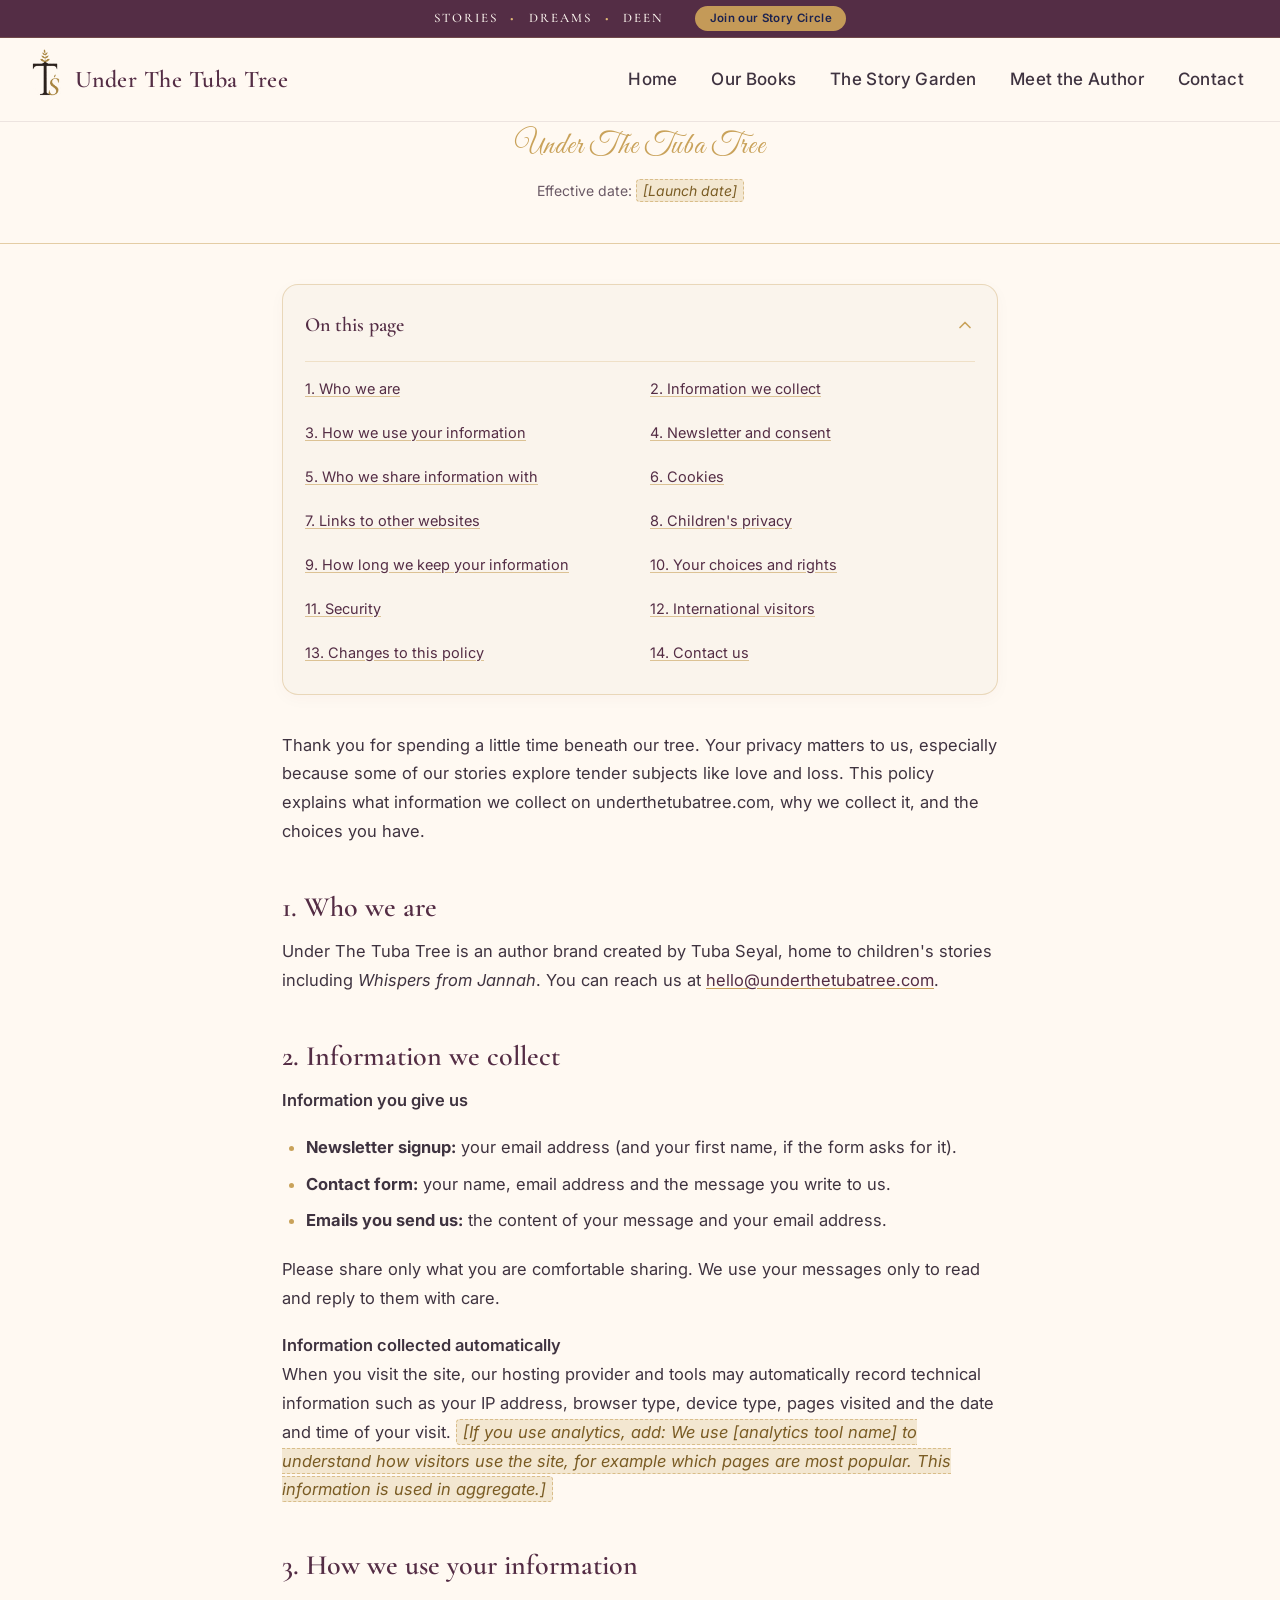
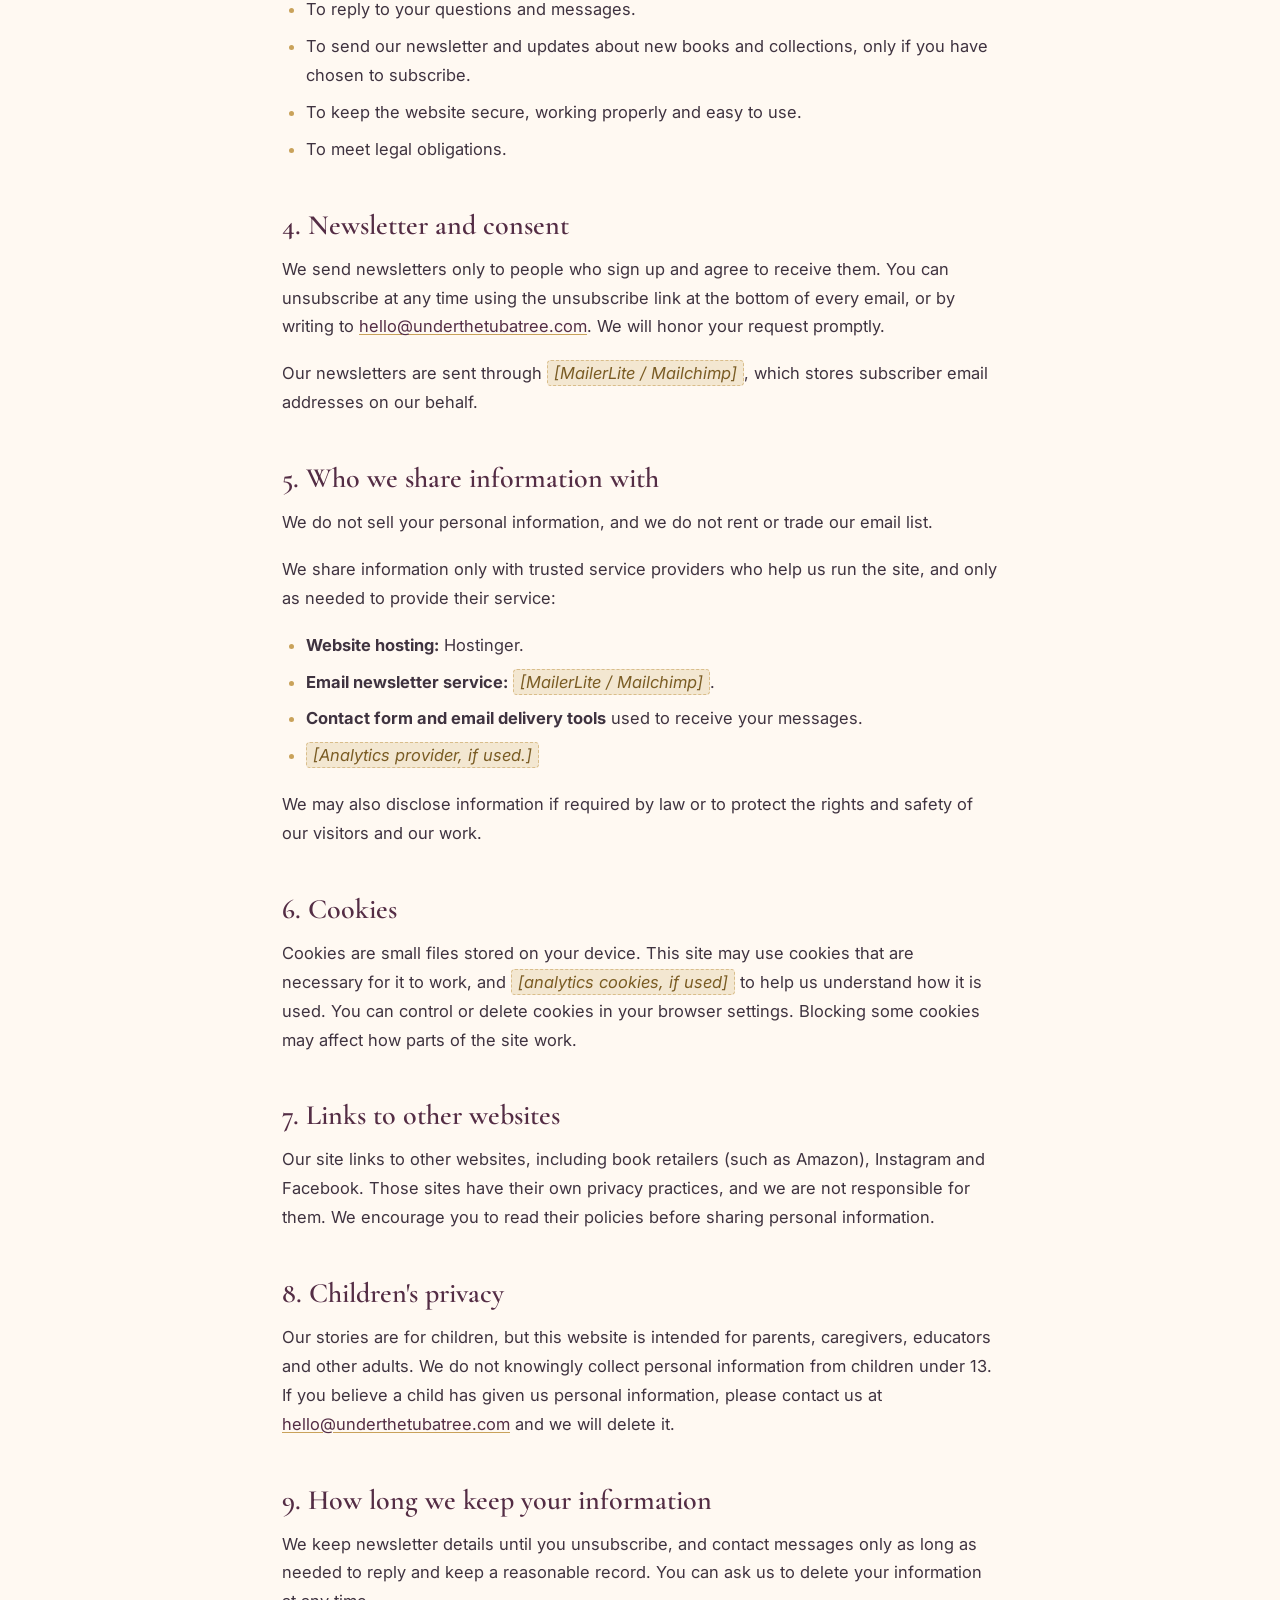
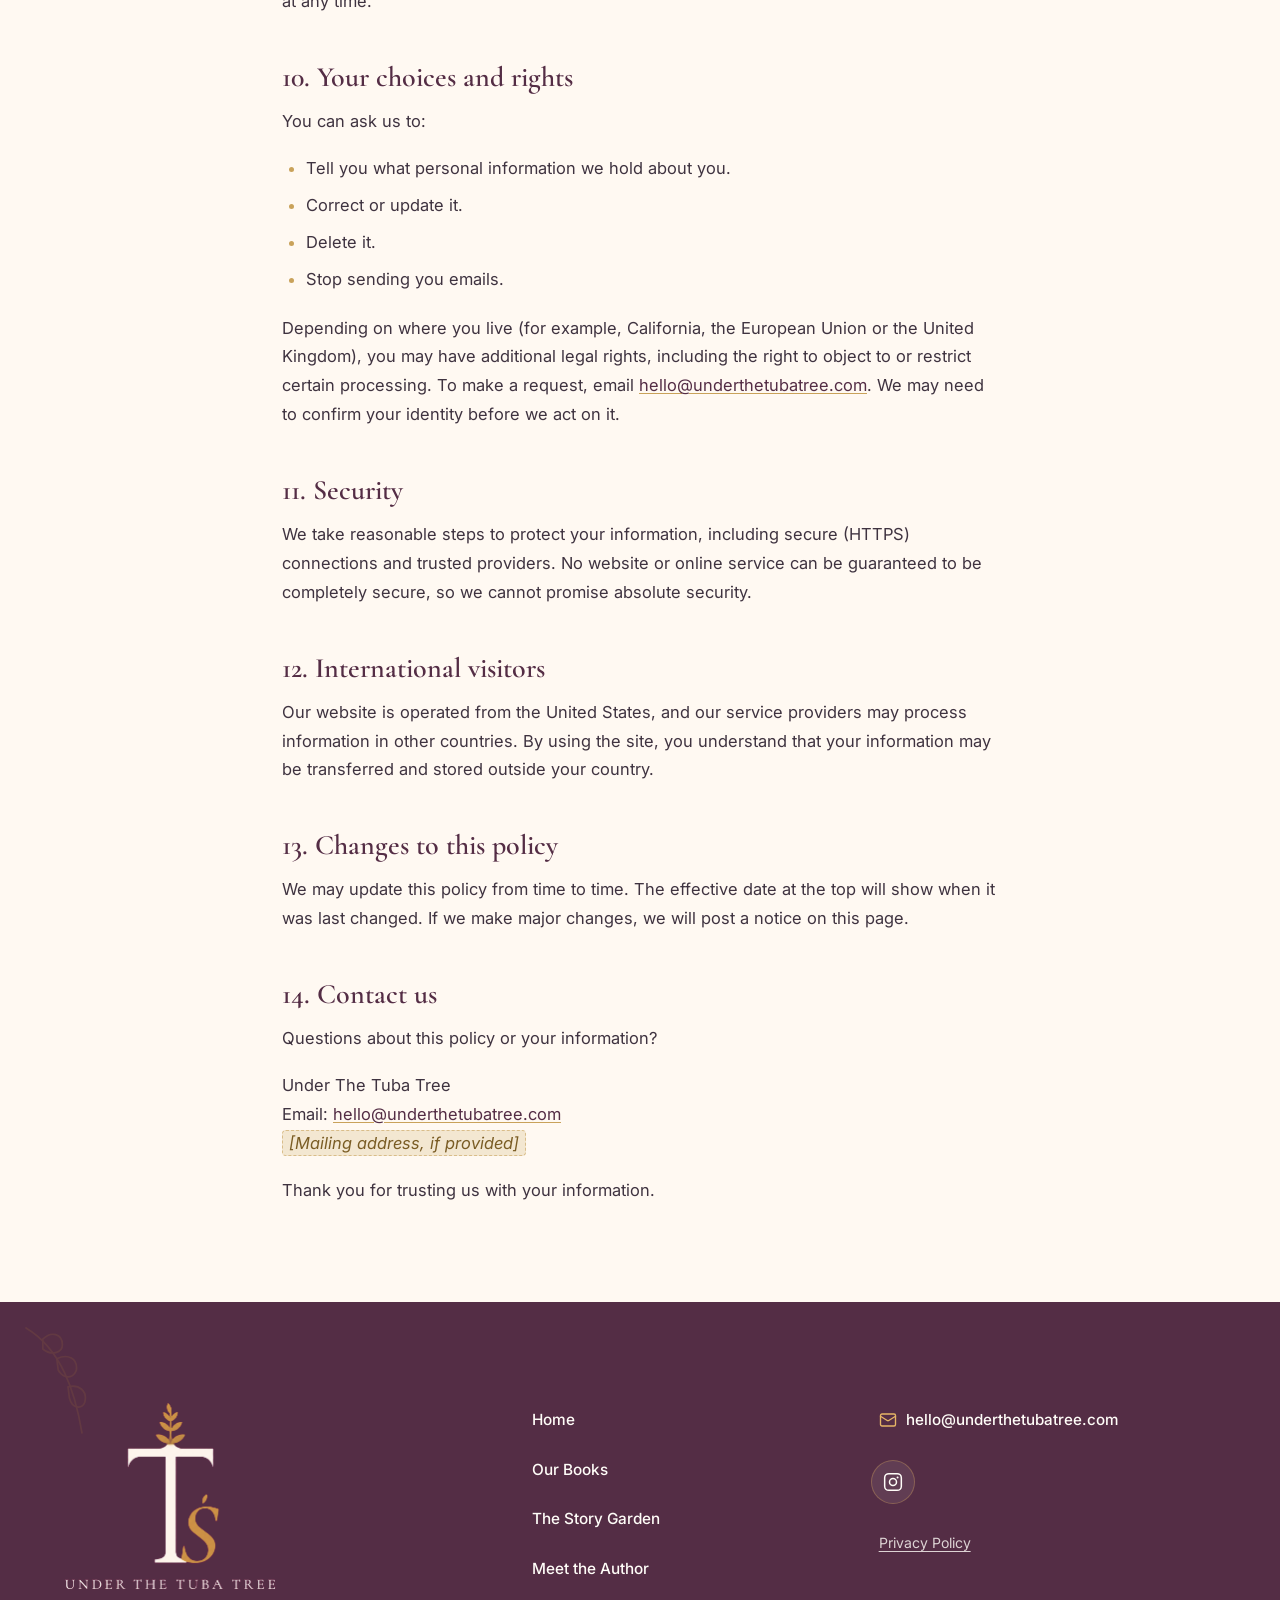
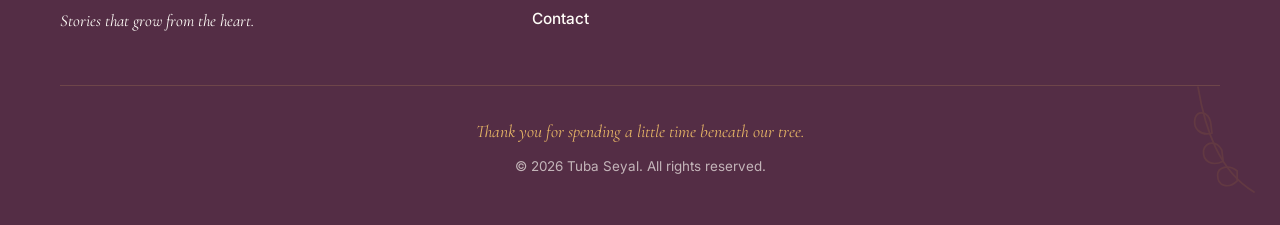
==== privacy-policy/index.html @ 5b25da13 "h" ====
<!DOCTYPE html>
<html lang="en">
<head>
  <meta charset="UTF-8">
  <meta name="viewport" content="width=device-width, initial-scale=1.0">
  <title>Privacy Policy | Under The Tuba Tree</title>
  <meta name="description" content="Read the Privacy Policy for Under The Tuba Tree. Learn how author Tuba Seyal protects visitor information, newsletter details, and your choices.">
  <link rel="canonical" href="https://underthetubatree.com/privacy-policy">
  <meta name="robots" content="index, follow">

  <!-- Google Fonts Preconnect & Fonts -->
  <link rel="preconnect" href="https://fonts.googleapis.com">
  <link rel="preconnect" href="https://fonts.gstatic.com" crossorigin>
  <link href="https://fonts.googleapis.com/css2?family=Great+Vibes&family=Cormorant+Garamond:ital,wght@0,400;0,500;0,600;0,700;1,400;1,500&family=Inter:wght@400;500;600&display=swap" rel="stylesheet">

  <!-- Stylesheet -->
  <link rel="stylesheet" href="/style.css?v=32">
</head>
<body class="page-privacy">

  <!-- Skip-to-content accessible link -->
  <a href="#mainContent" class="skip-link">Skip to main content</a>

  <!-- ===== TOP BAR (Deep Plum) ===== -->
  <header class="top-bar" id="topBar">
    <div class="top-bar__inner">
      <p class="top-bar__tagline">
        Stories <span class="bullet" aria-hidden="true">•</span> Dreams <span class="bullet" aria-hidden="true">•</span> Deen
      </p>
      <a href="/#story-circle" class="top-bar__cta-btn">Join our Story Circle</a>
    </div>
  </header>

  <!-- ===== MAIN NAVIGATION ===== -->
  <nav class="main-nav" id="mainNav" aria-label="Main Navigation">
    <div class="main-nav__inner">
      <a href="/#top" class="brand-logo" aria-label="Under The Tuba Tree Home">
        <img src="/assets/logo-mark.png?v=4" onerror="this.src='assets/logo-mark.png?v=4'" alt="Under The Tuba Tree sprout monogram" class="brand-logo__mark">
        <span class="brand-logo__text">Under The Tuba Tree</span>
      </a>

      <!-- Desktop Navigation Links -->
      <ul class="nav-menu nav-menu--desktop" id="navMenuDesktop">
        <li><a href="/#top" class="nav-link">Home</a></li>
        <li><a href="/#explore" class="nav-link">Our Books</a></li>
        <li><a href="/#story-garden" class="nav-link">The Story Garden</a></li>
        <li><a href="/author.html" class="nav-link">Meet the Author</a></li>
        <li><a href="/#contact" class="nav-link">Contact</a></li>
      </ul>

      <!-- Mobile Hamburger Button -->
      <button class="menu-toggle" id="menuToggle" aria-label="Toggle navigation menu" aria-expanded="false" aria-controls="mobileDrawer">
        <span class="bar"></span>
        <span class="bar"></span>
        <span class="bar"></span>
      </button>
    </div>
  </nav>

  <!-- ===== MOBILE DRAWER ===== -->
  <div class="mobile-drawer" id="mobileDrawer" role="dialog" aria-label="Navigation menu" aria-modal="true" hidden>
    <div class="mobile-drawer__backdrop" id="drawerBackdrop"></div>
    <div class="mobile-drawer__panel" id="drawerPanel">
      <button class="mobile-drawer__close" id="drawerClose" aria-label="Close navigation menu">
        <svg width="24" height="24" viewBox="0 0 24 24" fill="none" stroke="currentColor" stroke-width="2" stroke-linecap="round">
          <line x1="18" y1="6" x2="6" y2="18"/><line x1="6" y1="6" x2="18" y2="18"/>
        </svg>
      </button>
      <ul class="mobile-drawer__links">
        <li><a href="/#top" class="mobile-drawer__link">Home</a></li>
        <li><a href="/#explore" class="mobile-drawer__link">Our Books</a></li>
        <li><a href="/#story-garden" class="mobile-drawer__link">The Story Garden</a></li>
        <li><a href="/author.html" class="mobile-drawer__link">Meet the Author</a></li>
        <li><a href="/#contact" class="mobile-drawer__link">Contact</a></li>
      </ul>
      <a href="/#story-circle" class="mobile-drawer__cta btn-gold">Join our Story Circle</a>
    </div>
  </div>

  <!-- ===== MAIN CONTENT: PRIVACY POLICY ===== -->
  <main class="privacy-page-main" id="mainContent">

    <!-- Top Intro Band -->
    <section class="privacy-hero" aria-label="Privacy Policy Introduction">
      <div class="privacy-hero__inner">
        <h1 class="privacy-hero__title">Privacy Policy</h1>
        <p class="privacy-hero__brand">Under The Tuba Tree</p>
        <p class="privacy-hero__effective">Effective date: <mark class="privacy-placeholder-tag">[Launch date]</mark></p>
      </div>
    </section>

    <!-- Single Reading Column -->
    <div class="privacy-content">

      <!-- Table of Contents -->
      <details class="privacy-toc" open id="privacyToc">
        <summary class="privacy-toc__summary">
          <span>On this page</span>
          <svg class="privacy-toc__icon" width="20" height="20" viewBox="0 0 24 24" fill="none" stroke="currentColor" stroke-width="2" stroke-linecap="round" stroke-linejoin="round" aria-hidden="true"><polyline points="6 9 12 15 18 9"></polyline></svg>
        </summary>
        <nav class="privacy-toc__nav" aria-label="Table of contents">
          <ol class="privacy-toc__list">
            <li><a href="#who-we-are">1. Who we are</a></li>
            <li><a href="#information-we-collect">2. Information we collect</a></li>
            <li><a href="#how-we-use-your-information">3. How we use your information</a></li>
            <li><a href="#newsletter-and-consent">4. Newsletter and consent</a></li>
            <li><a href="#who-we-share-information-with">5. Who we share information with</a></li>
            <li><a href="#cookies">6. Cookies</a></li>
            <li><a href="#links-to-other-websites">7. Links to other websites</a></li>
            <li><a href="#childrens-privacy">8. Children's privacy</a></li>
            <li><a href="#how-long-we-keep-your-information">9. How long we keep your information</a></li>
            <li><a href="#your-choices-and-rights">10. Your choices and rights</a></li>
            <li><a href="#security">11. Security</a></li>
            <li><a href="#international-visitors">12. International visitors</a></li>
            <li><a href="#changes-to-this-policy">13. Changes to this policy</a></li>
            <li><a href="#contact-us">14. Contact us</a></li>
          </ol>
        </nav>
      </details>

      <article class="privacy-body">
        <p>Thank you for spending a little time beneath our tree. Your privacy matters to us, especially because some of our stories explore tender subjects like love and loss. This policy explains what information we collect on underthetubatree.com, why we collect it, and the choices you have.</p>

        <h2 id="who-we-are">1. Who we are</h2>
        <p>Under The Tuba Tree is an author brand created by Tuba Seyal, home to children's stories including <em>Whispers from Jannah</em>. You can reach us at <a href="mailto:hello@underthetubatree.com">hello@underthetubatree.com</a>.</p>

        <h2 id="information-we-collect">2. Information we collect</h2>
        <p><strong>Information you give us</strong></p>
        <ul>
          <li><strong>Newsletter signup:</strong> your email address (and your first name, if the form asks for it).</li>
          <li><strong>Contact form:</strong> your name, email address and the message you write to us.</li>
          <li><strong>Emails you send us:</strong> the content of your message and your email address.</li>
        </ul>
        <p>Please share only what you are comfortable sharing. We use your messages only to read and reply to them with care.</p>
        <p><strong>Information collected automatically</strong><br>
        When you visit the site, our hosting provider and tools may automatically record technical information such as your IP address, browser type, device type, pages visited and the date and time of your visit. <mark class="privacy-placeholder-tag">[If you use analytics, add: We use [analytics tool name] to understand how visitors use the site, for example which pages are most popular. This information is used in aggregate.]</mark></p>

        <h2 id="how-we-use-your-information">3. How we use your information</h2>
        <ul>
          <li>To reply to your questions and messages.</li>
          <li>To send our newsletter and updates about new books and collections, only if you have chosen to subscribe.</li>
          <li>To keep the website secure, working properly and easy to use.</li>
          <li>To meet legal obligations.</li>
        </ul>

        <h2 id="newsletter-and-consent">4. Newsletter and consent</h2>
        <p>We send newsletters only to people who sign up and agree to receive them. You can unsubscribe at any time using the unsubscribe link at the bottom of every email, or by writing to <a href="mailto:hello@underthetubatree.com">hello@underthetubatree.com</a>. We will honor your request promptly.</p>
        <p>Our newsletters are sent through <mark class="privacy-placeholder-tag">[MailerLite / Mailchimp]</mark>, which stores subscriber email addresses on our behalf.</p>

        <h2 id="who-we-share-information-with">5. Who we share information with</h2>
        <p>We do not sell your personal information, and we do not rent or trade our email list.</p>
        <p>We share information only with trusted service providers who help us run the site, and only as needed to provide their service:</p>
        <ul>
          <li><strong>Website hosting:</strong> Hostinger.</li>
          <li><strong>Email newsletter service:</strong> <mark class="privacy-placeholder-tag">[MailerLite / Mailchimp]</mark>.</li>
          <li><strong>Contact form and email delivery tools</strong> used to receive your messages.</li>
          <li><mark class="privacy-placeholder-tag">[Analytics provider, if used.]</mark></li>
        </ul>
        <p>We may also disclose information if required by law or to protect the rights and safety of our visitors and our work.</p>

        <h2 id="cookies">6. Cookies</h2>
        <p>Cookies are small files stored on your device. This site may use cookies that are necessary for it to work, and <mark class="privacy-placeholder-tag">[analytics cookies, if used]</mark> to help us understand how it is used. You can control or delete cookies in your browser settings. Blocking some cookies may affect how parts of the site work.</p>

        <h2 id="links-to-other-websites">7. Links to other websites</h2>
        <p>Our site links to other websites, including book retailers (such as Amazon), Instagram and Facebook. Those sites have their own privacy practices, and we are not responsible for them. We encourage you to read their policies before sharing personal information.</p>

        <h2 id="childrens-privacy">8. Children's privacy</h2>
        <p>Our stories are for children, but this website is intended for parents, caregivers, educators and other adults. We do not knowingly collect personal information from children under 13. If you believe a child has given us personal information, please contact us at <a href="mailto:hello@underthetubatree.com">hello@underthetubatree.com</a> and we will delete it.</p>

        <h2 id="how-long-we-keep-your-information">9. How long we keep your information</h2>
        <p>We keep newsletter details until you unsubscribe, and contact messages only as long as needed to reply and keep a reasonable record. You can ask us to delete your information at any time.</p>

        <h2 id="your-choices-and-rights">10. Your choices and rights</h2>
        <p>You can ask us to:</p>
        <ul>
          <li>Tell you what personal information we hold about you.</li>
          <li>Correct or update it.</li>
          <li>Delete it.</li>
          <li>Stop sending you emails.</li>
        </ul>
        <p>Depending on where you live (for example, California, the European Union or the United Kingdom), you may have additional legal rights, including the right to object to or restrict certain processing. To make a request, email <a href="mailto:hello@underthetubatree.com">hello@underthetubatree.com</a>. We may need to confirm your identity before we act on it.</p>

        <h2 id="security">11. Security</h2>
        <p>We take reasonable steps to protect your information, including secure (HTTPS) connections and trusted providers. No website or online service can be guaranteed to be completely secure, so we cannot promise absolute security.</p>

        <h2 id="international-visitors">12. International visitors</h2>
        <p>Our website is operated from the United States, and our service providers may process information in other countries. By using the site, you understand that your information may be transferred and stored outside your country.</p>

        <h2 id="changes-to-this-policy">13. Changes to this policy</h2>
        <p>We may update this policy from time to time. The effective date at the top will show when it was last changed. If we make major changes, we will post a notice on this page.</p>

        <h2 id="contact-us">14. Contact us</h2>
        <p>Questions about this policy or your information?</p>
        <p>Under The Tuba Tree<br>
        Email: <a href="mailto:hello@underthetubatree.com">hello@underthetubatree.com</a><br>
        <mark class="privacy-placeholder-tag">[Mailing address, if provided]</mark></p>
        <p>Thank you for trusting us with your information.</p>
      </article>

    </div>
  </main>

  <!-- ===== SITE FOOTER ===== -->
  <footer class="site-footer" id="footer" aria-label="Site footer">
    <!-- Botanical gold ornaments in corners -->
    <div class="footer__botanical footer__botanical--top-left" aria-hidden="true">
      <svg width="140" height="140" viewBox="0 0 100 100" fill="none" stroke="currentColor" stroke-width="1.2" stroke-linecap="round" stroke-linejoin="round">
        <path d="M10,10 C35,25 45,55 50,85" />
        <path d="M22,18 C28,12 36,14 36,22 C36,28 28,30 22,25 Z" fill="currentColor" fill-opacity="0.12" />
        <path d="M32,32 C40,28 47,32 46,40 C44,46 37,47 33,40 Z" fill="currentColor" fill-opacity="0.12" />
        <path d="M40,52 C48,50 54,55 52,63 C50,68 43,68 41,60 Z" fill="currentColor" fill-opacity="0.12" />
      </svg>
    </div>
    <div class="footer__botanical footer__botanical--bottom-right" aria-hidden="true">
      <svg width="140" height="140" viewBox="0 0 100 100" fill="none" stroke="currentColor" stroke-width="1.2" stroke-linecap="round" stroke-linejoin="round">
        <path d="M90,90 C65,75 55,45 50,15" />
        <path d="M78,82 C72,88 64,86 64,78 C64,72 72,70 78,75 Z" fill="currentColor" fill-opacity="0.12" />
        <path d="M68,68 C60,72 53,68 54,60 C56,54 63,53 67,60 Z" fill="currentColor" fill-opacity="0.12" />
        <path d="M60,48 C52,50 46,45 48,37 C50,32 57,32 59,40 Z" fill="currentColor" fill-opacity="0.12" />
      </svg>
    </div>

    <div class="section__container footer__container">
      <div class="footer__grid">
        <!-- Column 1: Logo & Tagline -->
        <div class="footer__col footer__col--brand">
          <a href="/#top" class="footer__logo-wrap" aria-label="Under The Tuba Tree">
            <img src="/assets/logo-light.png" onerror="this.src='assets/logo-light.png'" alt="Under The Tuba Tree" class="footer__logo-img" width="883" height="786" loading="lazy">
          </a>
          <p class="footer__tagline">Stories that grow from the heart.</p>
        </div>

        <!-- Column 2: Navigation Links -->
        <div class="footer__col footer__col--links">
          <nav class="footer__nav" aria-label="Footer Navigation">
            <a href="/#top" class="footer__link">Home</a>
            <a href="/#explore" class="footer__link">Our Books</a>
            <a href="/#story-garden" class="footer__link">The Story Garden</a>
            <a href="/author.html" class="footer__link">Meet the Author</a>
            <a href="/#contact" class="footer__link">Contact</a>
          </nav>
        </div>

        <!-- Column 3: Connect -->
        <div class="footer__col footer__col--connect">
          <div class="footer__connect-content">
            <a href="mailto:hello@underthetubatree.com" class="footer__email-link">
              <svg class="footer__email-icon" width="18" height="18" viewBox="0 0 24 24" fill="none" stroke="currentColor" stroke-width="1.8" stroke-linecap="round" stroke-linejoin="round" aria-hidden="true">
                <rect x="2" y="4" width="20" height="16" rx="2"/>
                <path d="m22 7-8.97 5.7a1.94 1.94 0 0 1-2.06 0L2 7"/>
              </svg>
              <span>hello@underthetubatree.com</span>
            </a>

            <div class="footer__socials" aria-label="Social media">
              <a href="https://instagram.com/underthetubatree" target="_blank" rel="noopener noreferrer" class="footer__social-link" aria-label="Follow Under The Tuba Tree on Instagram (opens in a new tab)">
                <svg width="20" height="20" viewBox="0 0 24 24" fill="none" stroke="currentColor" stroke-width="1.8" stroke-linecap="round" stroke-linejoin="round" aria-hidden="true">
                  <rect x="2" y="2" width="20" height="20" rx="5"/>
                  <circle cx="12" cy="12" r="4.2"/>
                  <circle cx="17.5" cy="6.5" r="1.2" fill="currentColor" stroke="none"/>
                </svg>
              </a>
            </div>

            <a href="/privacy-policy" class="footer__privacy-link">Privacy Policy</a>
          </div>
        </div>
      </div>

      <!-- Centered Closing Line & Copyright -->
      <div class="footer__bottom">
        <p class="footer__closing">Thank you for spending a little time beneath our tree.</p>
        <p class="footer__copyright">&copy; 2026 Tuba Seyal. All rights reserved.</p>
      </div>
    </div>
  </footer>

  <!-- Light navigation and mobile drawer script -->
  <script>
    document.addEventListener('DOMContentLoaded', () => {
      // Mobile drawer toggle
      const menuToggle = document.getElementById('menuToggle');
      const mobileDrawer = document.getElementById('mobileDrawer');
      const drawerClose = document.getElementById('drawerClose');
      const drawerBackdrop = document.getElementById('drawerBackdrop');

      function openDrawer() {
        if (!mobileDrawer) return;
        mobileDrawer.hidden = false;
        mobileDrawer.classList.add('is-open');
        menuToggle?.setAttribute('aria-expanded', 'true');
        document.body.style.overflow = 'hidden';
      }

      function closeDrawer() {
        if (!mobileDrawer) return;
        mobileDrawer.classList.remove('is-open');
        menuToggle?.setAttribute('aria-expanded', 'false');
        document.body.style.overflow = '';
        setTimeout(() => {
          if (!mobileDrawer.classList.contains('is-open')) {
            mobileDrawer.hidden = true;
          }
        }, 300);
      }

      menuToggle?.addEventListener('click', openDrawer);
      drawerClose?.addEventListener('click', closeDrawer);
      drawerBackdrop?.addEventListener('click', closeDrawer);

      // Mobile TOC default collapse on narrow viewports
      const toc = document.getElementById('privacyToc');
      if (toc && window.innerWidth <= 600) {
        toc.removeAttribute('open');
      }
    });
  </script>
</body>
</html>
---- style.css ----
/* ==========================================================================
   CSS VARIABLES & DESIGN SYSTEM
   Brand: Under The Tuba Tree ,  Moonlit Night Theme
   ========================================================================== */
:root {
  /* Brand Colour Palette */
  --color-ivory:        #FFF9F2;
  --color-deep-plum:    #542D45;
  --color-forest-green: #344B3D;
  --color-sage:         #B9C7B0;
  --color-lavender:     #D9C6E5;
  --color-gold:         #C49A58;
  --color-night-navy:   #1B2250;

  /* Extended UI Accents */
  --color-plum-hover:    #3d1c31;
  --color-gold-light:    #e0b875;
  --color-gold-dim:      rgba(196, 154, 88, 0.35);
  --color-text-dark:     #3b1b30;
  --color-border-subtle: rgba(84, 45, 69, 0.10);
  --color-sage-bg:       #EFF3EB;

  /* Hero Text Exact Colors (WCAG AA Compliant over night artwork) */
  --hero-h1-color:       #FFF9F2;
  --hero-brand-color:    #E8D3A1;
  --hero-tagline-color:  #FFF9F2;
  --hero-intro-color:    #F3EAF0;
  --hero-outline-color:  #FFF9F2;
  --hero-gold-bg:        #C49A58;
  --hero-gold-text:      #542D45;

  /* Typography */
  --font-script: 'Great Vibes', cursive;
  --font-serif:  'Cormorant Garamond', 'Playfair Display', Georgia, serif;
  --font-sans:   'Inter', -apple-system, BlinkMacSystemFont, "Segoe UI", Roboto, sans-serif;

  /* Layout & Sizing */
  --top-bar-height: 38px;
  --nav-height: 84px;
  --header-total-height: calc(var(--top-bar-height) + var(--nav-height));

  /* Hero BG image path (easy to swap for WordPress / portrait) */
  --hero-bg-url: url('assets/hero-bg.jpg');

  /* Night sky left-gradient colours (sampled from artwork's left edge) */
  --sky-top:    #081333;
  --sky-mid:    #172458;
  --sky-bottom: #9476A8;
}

/* ==========================================================================
   BASE & RESET
   ========================================================================== */
*, *::before, *::after {
  box-sizing: border-box;
  margin: 0;
  padding: 0;
}

html {
  scroll-behavior: smooth;
  font-size: 16px;
}

body {
  font-family: var(--font-sans);
  background-color: var(--color-ivory);
  color: var(--color-deep-plum);
  line-height: 1.6;
  overflow-x: hidden;
  -webkit-font-smoothing: antialiased;
  -moz-osx-font-smoothing: grayscale;
}

/* Body scroll lock when drawer is open */
body.drawer-open {
  overflow: hidden;
}

img { max-width: 100%; height: auto; display: block; }
a   { color: inherit; }

/* Accessible Skip to Content Link */
.skip-link {
  position: absolute;
  top: -100px;
  left: 1rem;
  background-color: var(--color-deep-plum);
  color: var(--color-ivory);
  padding: 0.75rem 1.25rem;
  border-radius: 0 0 8px 8px;
  border: 2px solid var(--color-gold);
  font-family: var(--font-sans);
  font-size: 0.92rem;
  font-weight: 600;
  text-decoration: none;
  z-index: 2000;
  transition: top 0.2s ease;
}

.skip-link:focus {
  top: 0;
  outline: 3px solid var(--color-gold);
  outline-offset: 2px;
}

/* Sections scroll margin to account for sticky header */
section[id],
footer[id] {
  scroll-margin-top: var(--header-total-height);
}

/* Gold leaf ornament under each H2 ,  normal in-flow element centered between H2 and subtitle */
.leaf-ornament {
  display: block;
  margin: 10px auto 14px;
  width: 24px;
  height: 24px;
  opacity: 0.85;
  position: static;
  line-height: 1;
}

.leaf-ornament svg {
  display: block;
  margin: 0 auto;
}

.section__heading--center .leaf-ornament,
.sg__title .leaf-ornament,
.explore-heading .leaf-ornament,
.newsletter-band__heading .leaf-ornament {
  margin: 10px auto 14px;
}

.section__heading:not(.section__heading--center) .leaf-ornament {
  margin: 10px 0 14px;
}

.section__heading:not(.section__heading--center) .leaf-ornament svg {
  margin: 0;
}

/* ==========================================================================
   HERO TO EXPLORE WAVE DIVIDER
   Single gentle full-width wave filled with ivory #FFF9F2 at bottom of hero.
   Spans 100% width edge to edge, no dome in middle, margin-bottom: -1px.
   ========================================================================== */
.hero-wave-divider {
  position: absolute;
  bottom: 0;
  left: 0;
  width: 100%;
  line-height: 0;
  z-index: 7; /* Above stage & leaves canvas (z-index 1-5), below text & reader (z-index 10) */
  pointer-events: none;
  margin-bottom: -1px;
  background: transparent;
}

.hero-wave-divider svg {
  display: block;
  width: 100%;
  height: 72px; /* Desktop */
  margin-bottom: -1px;
}

@media (max-width: 1024px) {
  .hero-wave-divider svg {
    height: 56px; /* Tablet */
  }
}

@media (max-width: 899.98px) {
  .hero-wave-divider svg {
    height: 36px; /* Mobile */
  }
}

/* Subtle scroll reveal animation: fade up 12px over 600ms */
.reveal-on-scroll {
  opacity: 0;
  transform: translateY(12px);
  transition: opacity 0.6s cubic-bezier(0.16, 1, 0.3, 1),
              transform 0.6s cubic-bezier(0.16, 1, 0.3, 1);
  will-change: opacity, transform;
}

.reveal-on-scroll.is-revealed {
  opacity: 1;
  transform: translateY(0);
}

/* Margin drifting leaves (decorative in page margins) */
.margin-leaves {
  position: fixed;
  inset: 0;
  pointer-events: none;
  z-index: 4;
  overflow: hidden;
}

.margin-leaf {
  position: absolute;
  opacity: 0;
  transition: opacity 0.8s ease;
  will-change: transform, opacity;
}

.margin-leaf.is-active {
  opacity: 0.35;
}

/* Accessible Focus States */
a:focus-visible,
button:focus-visible,
input:focus-visible {
  outline: 2px solid var(--color-gold);
  outline-offset: 3px;
  border-radius: 4px;
}

/* ==========================================================================
   TOP BAR (Deep Plum)
   ========================================================================== */
.top-bar {
  background-color: var(--color-deep-plum);
  color: var(--color-ivory);
  height: var(--top-bar-height);
  position: fixed;
  top: 0; left: 0; right: 0;
  z-index: 1000;
  display: flex;
  align-items: center;
  border-bottom: 1px solid rgba(196, 154, 88, 0.25);
}

.top-bar__inner {
  width: 100%;
  max-width: 1440px;
  margin: 0 auto;
  padding: 0 2rem;
  display: flex;
  align-items: center;
  justify-content: center;
  gap: 2rem;
}

.top-bar__tagline {
  font-family: var(--font-serif);
  font-size: 0.8125rem;
  letter-spacing: 0.16em;
  text-transform: uppercase;
  font-weight: 500;
  white-space: nowrap;
}

.top-bar__tagline .bullet {
  color: var(--color-gold-light);
  margin: 0 0.45rem;
  font-size: 0.72rem;
}

.top-bar__cta-btn {
  display: inline-flex;
  align-items: center;
  gap: 0.45rem;
  font-family: var(--font-sans);
  color: var(--color-night-navy);
  background-color: var(--color-gold);
  text-decoration: none;
  font-size: 0.72rem;
  font-weight: 600;
  letter-spacing: 0.03em;
  padding: 0.22rem 0.9rem;
  border: none;
  border-radius: 999px;
  white-space: nowrap;
  position: relative;
  transition: all 0.25s ease;
}

.top-bar__cta-btn::before {
  content: '';
  position: absolute;
  top: 50%;
  left: 50%;
  transform: translate(-50%, -50%);
  min-width: 44px;
  min-height: 44px;
}

.top-bar__cta-btn:hover {
  background-color: var(--color-gold-light);
  color: var(--color-deep-plum);
}

/* ==========================================================================
   MAIN NAVIGATION ,  Sticky with scroll shadow
   ========================================================================== */
.main-nav {
  position: fixed;
  top: var(--top-bar-height);
  left: 0; right: 0;
  height: var(--nav-height);
  z-index: 999;
  background-color: var(--color-ivory);
  border-bottom: 1px solid var(--color-border-subtle);
  transition: box-shadow 0.3s ease, background-color 0.3s ease;
}

/* Shadow on scroll */
.main-nav--scrolled {
  box-shadow: 0 2px 16px rgba(84, 45, 69, 0.10);
}

.main-nav__inner {
  width: 100%;
  max-width: 1440px;
  height: 100%;
  margin: 0 auto;
  padding: 0 2rem;
  display: flex;
  align-items: center;
  justify-content: space-between;
}

.brand-logo {
  display: inline-flex;
  align-items: center;
  gap: 14px;
  text-decoration: none;
  margin: 0;
  padding: 0;
  line-height: 1;
  transition: opacity 0.25s ease;
}

.brand-logo__mark {
  height: 48px;
  width: auto;
  display: block;
  object-fit: contain;
  margin: 0;
  padding: 0;
  /* Optical alignment: sprout rises naturally while 'TS' letter body centers with wordmark */
  transform: translateY(-7px);
  mix-blend-mode: multiply; /* hides any residual cream on ivory bg */
}

.brand-logo__text {
  font-family: var(--font-serif);
  font-size: 24px;
  font-weight: 600;
  color: var(--color-deep-plum);
  letter-spacing: 0.02em;
  line-height: 1;
  white-space: nowrap;
  margin: 0;
  padding: 0;
  display: inline-block;
  transition: color 0.25s ease;
}

.brand-logo:hover .brand-logo__text {
  color: var(--color-gold);
}

/* Desktop nav links ,  flex item in main-nav__inner vertically centered on the exact optical centerline */
.nav-menu--desktop {
  display: flex;
  align-items: center;
  gap: clamp(1.4rem, 2vw, 2.25rem);
  list-style: none;
  margin: 0;
  padding: 0;
  margin-left: auto;
}

.nav-link {
  display: inline-flex;
  align-items: center;
  font-family: var(--font-sans);
  font-size: 1.0625rem; /* 17px */
  font-weight: 500;
  color: var(--color-plum-charcoal);
  text-decoration: none;
  letter-spacing: 0.02em;
  padding: 0.5rem 0.25rem;
  position: relative;
  transition: color 0.25s ease;
}

.nav-link::after {
  content: '';
  position: absolute;
  left: 0;
  bottom: -3px;
  width: 0;
  height: 2px;
  background-color: var(--color-gold);
  transition: width 0.3s ease;
}

.nav-link:hover,
.nav-link.active {
  color: var(--color-deep-plum);
}

.nav-link:hover::after,
.nav-link.active::after {
  width: 100%;
}

/* Mobile Hamburger ,  44×44 tap target */
.menu-toggle {
  display: none;
  flex-direction: column;
  justify-content: center;
  align-items: center;
  width: 44px;
  height: 44px;
  background: transparent;
  border: none;
  cursor: pointer;
  padding: 0;
  z-index: 1001;
  gap: 6px;
}

.menu-toggle .bar {
  width: 26px;
  height: 2px;
  background-color: var(--color-deep-plum);
  border-radius: 2px;
  transition: all 0.3s ease;
  transform-origin: center;
}

/* ==========================================================================
   MOBILE DRAWER ,  Full-height ivory panel from right
   ========================================================================== */
.mobile-drawer {
  position: fixed;
  inset: 0;
  z-index: 1100;
  pointer-events: none;
  overflow: hidden;
}

.mobile-drawer[hidden] {
  display: none !important;
}

.mobile-drawer.open {
  pointer-events: auto;
  display: block;
}

.mobile-drawer__backdrop {
  position: absolute;
  inset: 0;
  background: rgba(27, 34, 80, 0.45);
  opacity: 0;
  transition: opacity 0.35s ease;
}

.mobile-drawer.open .mobile-drawer__backdrop {
  opacity: 1;
}

.mobile-drawer__panel {
  position: absolute;
  top: 0;
  right: 0;
  bottom: 0;
  width: min(85vw, 360px);
  background-color: var(--color-ivory);
  padding: 5rem 2rem 2rem;
  display: flex;
  flex-direction: column;
  gap: 0.5rem;
  transform: translateX(100%);
  transition: transform 0.35s cubic-bezier(0.16, 1, 0.3, 1);
  box-shadow: -4px 0 24px rgba(84, 45, 69, 0.15);
  overflow-y: auto;
}

.mobile-drawer.open .mobile-drawer__panel {
  transform: translateX(0);
}

.mobile-drawer__close {
  position: absolute;
  top: 1.25rem;
  right: 1.25rem;
  width: 44px;
  height: 44px;
  display: flex;
  align-items: center;
  justify-content: center;
  background: transparent;
  border: none;
  color: var(--color-deep-plum);
  cursor: pointer;
  border-radius: 8px;
  transition: background-color 0.2s ease;
}

.mobile-drawer__close:hover {
  background-color: rgba(84, 45, 69, 0.06);
}

.mobile-drawer__links {
  list-style: none;
  display: flex;
  flex-direction: column;
  gap: 0.35rem;
  margin-bottom: 2rem;
}

.mobile-drawer__link {
  display: flex;
  align-items: center;
  font-family: var(--font-sans);
  font-size: 1.125rem; /* 18px */
  font-weight: 500;
  color: var(--color-text-dark);
  text-decoration: none;
  padding: 0.65rem 0.85rem;
  border-radius: 8px;
  min-height: 48px;
  transition: background-color 0.2s ease, color 0.2s ease, transform 0.2s ease;
}

.mobile-drawer__link:hover,
.mobile-drawer__link:focus-visible,
.mobile-drawer__link.active {
  background-color: rgba(196, 154, 88, 0.16);
  color: var(--color-deep-plum);
  border-left: 3px solid var(--color-warm-gold);
  padding-left: 0.7rem;
  transform: translateX(4px);
}

.mobile-drawer__cta {
  margin-top: auto;
  text-align: center;
  width: 100%;
  justify-content: center;
}

/* ==========================================================================
   HERO SECTION ,  Moonlit Night
   The artwork is 16:9. We never crop it with object-fit: cover.
   .stage with aspect-ratio: 16/9 is anchored to the right.
   Night sky gradient fills any empty area on the left.
   mask-image on the stage feathers its left edge for a seamless blend.
   ========================================================================== */
.hero-section {
  position: relative;
  width: 100%;
  height: clamp(620px, 58vw, calc(100svh - var(--header-total-height, 104px)));
  margin-top: var(--header-total-height);
  overflow: hidden;

  /* Night sky gradient matching the artwork's left-edge colours (sampled) */
  background: linear-gradient(
    180deg,
    #081333  0%,
    #11204B 15%,
    #172458 35%,
    #2B3976 50%,
    #9476A8 70%,
    #333F73 88%,
    var(--color-night-navy) 100%
  );

  /* Fallback base colour so nothing flashes white */
  background-color: var(--color-night-navy);
}

/* ---------- Hero Artwork Container (Desktop default: fills hero section) ---------- */
.hero-artwork {
  position: absolute;
  inset: 0;
  width: 100%;
  height: 100%;
  overflow: hidden;
  pointer-events: none;
}

.hero-artwork .stage {
  pointer-events: auto;
}

/* ---------- Stage: 16:9 container anchored right ---------- */
.stage {
  position: absolute;
  top: 0;
  right: 0;
  height: 100%;
  aspect-ratio: 16 / 9;
  width: auto;
  overflow: hidden;

  /* Feather the left edge so there's no visible seam (22%) */
  -webkit-mask-image: linear-gradient(to right, transparent 0%, #000 22%);
  mask-image: linear-gradient(to right, transparent 0%, #000 22%);

  transition: transform 0.2s cubic-bezier(0.2, 0.8, 0.4, 1);
  will-change: transform;
}

/* Background Artwork ,  fills the stage with NO cropping */
.stage__picture {
  position: absolute;
  inset: 0;
  width: 100%;
  height: 100%;
  z-index: 1;
}

.stage__bg {
  width: 100%;
  height: 100%;
  display: block;
  object-fit: fill;

  /* Background is ALWAYS visible. Never opacity: 0. */
  /* Subtle initial scale for a Ken Burns drift on intro */
  transform: scale(1.03);
  transition: transform 3.6s cubic-bezier(0.16, 1, 0.3, 1);
  will-change: transform;
}

body.intro-bg-settle .stage__bg,
body.intro-ready .stage__bg,
body.skip-intro-active .stage__bg {
  transform: scale(1);
}

/* ---------- Reader Character ---------- */
.reader-character {
  position: absolute;
  right: 1.5%;
  bottom: calc(72px + 24px); /* Ends at least 24px above the 72px wave */
  left: auto;
  width: 20%;
  z-index: 10;
  pointer-events: none;

  /* Night lighting adjustment */
  filter: brightness(0.85) contrast(1.05) saturate(0.95);

  /* Intro start state */
  opacity: 0;
  transform: translateY(8px);
  transition: opacity 1.5s cubic-bezier(0.16, 1, 0.3, 1),
              transform 1.5s cubic-bezier(0.16, 1, 0.3, 1);
  will-change: opacity, transform;
}

.reader-character.in,
body.intro-ready .reader-character,
body.skip-intro-active .reader-character {
  opacity: 1;
  transform: translateY(0);
}

/* Contact shadow */
.reader-character__shadow {
  position: absolute;
  left: 5%;
  right: 4%;
  bottom: -2%;
  height: 11%;
  border-radius: 50%;
  background: radial-gradient(
    ellipse at center,
    rgba(10, 8, 30, 0.45) 0%,
    rgba(27, 34, 80, 0.25) 45%,
    transparent 74%
  );
  filter: blur(6px);
  pointer-events: none;
}

/* Subtle idle breathing */
.reader-character__body {
  position: relative;
  width: 100%;
  transform-origin: center bottom;
  animation: readerBreathe 5s ease-in-out infinite;
  will-change: transform;
}

@keyframes readerBreathe {
  0%, 100% { transform: scale(1); }
  50%      { transform: scale(1.012); }
}

.reader-character__img {
  display: block;
  width: 100%;
  height: auto;
  /* Night tint via parent filter and subtle edge grounding */
  filter: drop-shadow(0 0 1.5px rgba(27, 34, 80, 0.35));
}

/* ---------- Lantern Glows ---------- */
.lantern-glows {
  position: absolute;
  inset: 0;
  pointer-events: none;
  z-index: 3;
  opacity: 0;
  transition: opacity 1.8s ease 0.6s;
}

body.bg-loaded.intro-ready .lantern-glows,
body.bg-loaded.skip-intro-active .lantern-glows {
  opacity: 1;
}

.glow {
  position: absolute;
  transform: translate(-50%, -50%);
  width: 6%;
  aspect-ratio: 1;
  background: radial-gradient(
    circle,
    rgba(255, 225, 140, 0.92) 0%,
    rgba(255, 200, 120, 0.50) 30%,
    rgba(196, 154, 88, 0.18) 55%,
    transparent 72%
  );
  mix-blend-mode: screen;
  border-radius: 50%;
  opacity: 0.80;
  animation: lanternFlicker 3.8s ease-in-out infinite alternate;
}

.lantern-1 { animation-delay: 0s; }
.lantern-2 { animation-delay: 1.1s; }
.lantern-3 { animation-delay: 2.1s; }
.lantern-4 { animation-delay: 2.9s; }
.lantern-5 { animation-delay: 1.5s; }

@keyframes lanternFlicker {
  0%   { opacity: 0.55; transform: translate(-50%, -50%) scale(0.92); }
  25%  { opacity: 0.88; transform: translate(-50%, -50%) scale(1.04); }
  50%  { opacity: 0.60; transform: translate(-50%, -50%) scale(0.96); }
  75%  { opacity: 1.00; transform: translate(-50%, -50%) scale(1.06); }
  100% { opacity: 0.70; transform: translate(-50%, -50%) scale(0.98); }
}

/* ---------- Fireflies ---------- */
.fireflies-layer {
  position: absolute;
  inset: 0;
  pointer-events: none;
  z-index: 4;
}

.firefly {
  position: absolute;
  width: 3px;
  height: 3px;
  border-radius: 50%;
  background-color: var(--color-gold-light);
  box-shadow: 0 0 8px 3px rgba(255, 230, 160, 0.85);
  opacity: 0;
  transition: opacity 1.8s ease;
  pointer-events: none;
  animation: fireflyFloat 6.5s ease-in-out infinite alternate;
}

body.bg-loaded.intro-ready .firefly,
body.bg-loaded.skip-intro-active .firefly {
  opacity: 0.75;
}

@keyframes fireflyFloat {
  0%   { transform: translateY(0) translateX(0) scale(0.7); }
  50%  { transform: translateY(-18px) translateX(10px) scale(1.15); }
  100% { transform: translateY(8px) translateX(-8px) scale(0.8); }
}

/* ---------- Leaves Canvas ---------- */
.leaves-canvas {
  position: absolute;
  inset: 0;
  width: 100%;
  height: 100%;
  pointer-events: none;
  z-index: 5;
}

/* ==========================================================================
   HERO GRADIENT OVERLAY (Full height from left edge, no visible edge anywhere)
   ========================================================================== */
.hero-section::after {
  content: "";
  position: absolute;
  inset: 0;
  width: 100%;
  height: 100%;
  pointer-events: none;
  z-index: 6; /* Above stage & leaves canvas (z-index 5), below hero-content (z-index 10) */
  background: linear-gradient(90deg, rgba(20, 26, 70, 0.55) 0%, rgba(20, 26, 70, 0.28) 38%, rgba(20, 26, 70, 0) 62%);
}

/* ==========================================================================
   HERO CONTENT: Desktop & Tablet Landscape (min-width: 900px)
   No background panel, no border, no outline, no box-shadow, no backdrop-filter.
   ========================================================================== */
.hero-content {
  position: absolute;
  top: 50%;
  left: 0;
  transform: translateY(-50%);
  z-index: 10;
  padding: 0 0 0 6vw;
  width: 100%;
  max-width: calc(min(480px, 38vw) + 6vw);
  box-sizing: border-box;
  background: none;
  border: none;
  outline: none;
  border-radius: 0;
  backdrop-filter: none;
  -webkit-backdrop-filter: none;
  box-shadow: none;
  pointer-events: auto;
}

.hero-content::before,
.hero-content::after {
  display: none !important;
  content: none !important;
}

/* 1. H1: Cormorant Garamond semi-bold, clamp(2.6rem, 4vw, 4rem), line-height 1.05, letter-spacing 0.005em */
.hero-headline {
  font-family: var(--font-serif);
  font-size: clamp(2.6rem, 4vw, 4rem);
  font-weight: 600;
  color: var(--hero-h1-color, #FFF9F2);
  line-height: 1.05;
  letter-spacing: 0.005em;
  text-wrap: balance;
  margin-bottom: 14px;
  text-shadow: 0 2px 14px rgba(10, 14, 40, 0.55);

  opacity: 0;
  transform: translateY(22px) scale(0.98);
  transition: opacity 1.3s cubic-bezier(0.16, 1, 0.3, 1),
              transform 1.3s cubic-bezier(0.16, 1, 0.3, 1);
}

.hero-headline__br {
  display: block;
}

/* 2. Brand name in script: clamp(1.7rem, 2.4vw, 2.3rem), soft gold #E8D3A1 */
.hero-brand {
  font-family: var(--font-script);
  font-size: clamp(1.7rem, 2.4vw, 2.3rem);
  color: var(--hero-brand-color, #E8D3A1);
  margin-bottom: 18px;
  line-height: 1.2;
  text-shadow: 0 2px 14px rgba(10, 14, 40, 0.55);

  opacity: 0;
  transform: translateY(18px);
  transition: opacity 1.2s cubic-bezier(0.16, 1, 0.3, 1),
              transform 1.2s cubic-bezier(0.16, 1, 0.3, 1);
}

/* 3. Tagline in italic serif: ivory, 18px below it the paragraph */
.hero-tagline {
  font-family: var(--font-serif);
  font-size: 1.4rem;
  font-style: italic;
  font-weight: 500;
  color: var(--hero-tagline-color, #FFF9F2);
  letter-spacing: 0.015em;
  margin-bottom: 18px;
  text-shadow: 0 2px 14px rgba(10, 14, 40, 0.55);

  opacity: 0;
  transform: translateY(18px);
  transition: opacity 1.2s cubic-bezier(0.16, 1, 0.3, 1),
              transform 1.2s cubic-bezier(0.16, 1, 0.3, 1);
}

/* 4. Intro paragraph: 17px, line-height 1.65, max width 440px, text-wrap: pretty, color #F3EAF0 */
.hero-intro {
  font-family: var(--font-sans);
  font-size: 17px;
  line-height: 1.65;
  max-width: 440px;
  text-wrap: pretty;
  color: var(--hero-intro-color, #F3EAF0);
  margin-bottom: 30px;
  text-shadow: 0 2px 14px rgba(10, 14, 40, 0.55);

  opacity: 0;
  transform: translateY(18px);
  transition: opacity 1.2s cubic-bezier(0.16, 1, 0.3, 1),
              transform 1.2s cubic-bezier(0.16, 1, 0.3, 1);
}

/* 5. Buttons container */
.hero-action {
  display: flex;
  align-items: center;
  gap: 1rem;
  flex-wrap: wrap;
  z-index: 10;

  opacity: 0;
  transform: translateY(16px);
  transition: opacity 1s cubic-bezier(0.16, 1, 0.3, 1),
              transform 1s cubic-bezier(0.16, 1, 0.3, 1);
}

.hero-btn--gold {
  background-color: var(--hero-gold-bg);
  color: var(--hero-gold-text);
  font-weight: 600;
  border-radius: 999px;
  text-shadow: none;
}

.hero-btn--gold:hover {
  background-color: var(--color-gold-light);
  color: var(--hero-gold-text);
}

.hero-btn--ghost {
  background: transparent;
  color: var(--hero-outline-color);
  border: 1.5px solid var(--hero-outline-color);
  border-radius: 999px;
  text-shadow: 0 2px 12px rgba(10, 14, 40, 0.6);
}

.hero-btn--ghost:hover {
  background: rgba(255, 249, 242, 0.15);
  color: var(--hero-outline-color);
  border-color: var(--hero-outline-color);
}

.btn-gold {
  display: inline-flex;
  align-items: center;
  gap: 0.5rem;
  background-color: var(--color-gold);
  color: var(--color-night-navy);
  font-family: var(--font-sans);
  font-size: 0.96rem;
  font-weight: 600;
  letter-spacing: 0.03em;
  text-decoration: none;
  padding: 0.88rem 2.2rem;
  border-radius: 999px;
  border: none;
  cursor: pointer;
  box-shadow: 0 6px 20px rgba(196, 154, 88, 0.35);
  transition: all 0.35s cubic-bezier(0.16, 1, 0.3, 1);
  position: relative;
  overflow: hidden;
}

.btn-gold::after {
  content: '';
  position: absolute;
  top: 0;
  left: -100%;
  width: 60%;
  height: 100%;
  background: linear-gradient(90deg, transparent, rgba(255, 255, 255, 0.25), transparent);
  transition: left 0.75s ease;
}

.btn-gold:hover {
  background-color: var(--color-gold-light);
  transform: translateY(-2px) scale(1.02);
  box-shadow: 0 10px 28px rgba(196, 154, 88, 0.45);
}

.btn-gold:hover::after {
  left: 140%;
}

.btn-gold:active {
  transform: translateY(0) scale(1);
}

/* Ghost button ,  ivory outline on dark background */
.btn-ghost {
  display: inline-flex;
  align-items: center;
  gap: 0.5rem;
  background: transparent;
  color: var(--color-ivory);
  font-family: var(--font-sans);
  font-size: 0.96rem;
  font-weight: 500;
  text-decoration: none;
  padding: 0.84rem 2rem;
  border-radius: 999px;
  border: 1.5px solid rgba(255, 249, 242, 0.7);
  cursor: pointer;
  transition: all 0.3s ease;
}

.btn-ghost:hover {
  background-color: var(--color-ivory);
  color: var(--color-deep-plum);
  border-color: var(--color-ivory);
}

.btn-outline {
  display: inline-flex;
  align-items: center;
  gap: 0.5rem;
  background: transparent;
  color: var(--color-deep-plum);
  font-family: var(--font-sans);
  font-size: 0.96rem;
  font-weight: 500;
  text-decoration: none;
  padding: 0.78rem 1.8rem;
  border-radius: 999px;
  border: 1.5px solid var(--color-deep-plum);
  cursor: pointer;
  transition: all 0.3s ease;
}

.btn-outline:hover {
  background-color: var(--color-deep-plum);
  color: var(--color-ivory);
}

/* Intro .in classes */
.hero-headline.in { opacity: 1; transform: translateY(0) scale(1); }
.hero-brand.in    { opacity: 1; transform: translateY(0); }
.hero-tagline.in  { opacity: 1; transform: translateY(0); }
.hero-intro.in    { opacity: 1; transform: translateY(0); }
.hero-action.in   { opacity: 1; transform: translateY(0); }

/* Final state when skipped */
body.intro-ready .hero-headline,
body.skip-intro-active .hero-headline,
body.intro-ready .hero-brand,
body.skip-intro-active .hero-brand,
body.intro-ready .hero-tagline,
body.skip-intro-active .hero-tagline,
body.intro-ready .hero-intro,
body.skip-intro-active .hero-intro,
body.intro-ready .hero-action,
body.skip-intro-active .hero-action {
  opacity: 1;
  transform: translateY(0) scale(1);
}

/* ==========================================================================
   EXPLORE ,  Illustrated Cards Section
   ========================================================================== */
.explore-section {
  position: relative;
  z-index: 10;
  background-color: var(--color-ivory);
  padding: 96px 2rem;
}

.explore-inner {
  padding-top: 0;
  max-width: 1180px;
  margin: 0 auto;
}

.explore-header {
  text-align: center;
  margin-bottom: 2.5rem;
}

.explore-heading {
  font-family: var(--font-serif);
  font-size: clamp(1.5rem, 2.8vw, 2.2rem);
  font-weight: 600;
  color: var(--color-deep-plum);
  text-align: center;
  margin-bottom: 1rem;
}

.explore-intro {
  font-family: var(--font-sans);
  font-size: clamp(0.95rem, 1.2vw, 1.08rem);
  color: var(--color-text-dark);
  line-height: 1.65;
  max-width: 640px;
  margin: 0 auto;
}

/* ----- Card Grid ----- */
.explore-cards {
  display: grid;
  grid-template-columns: repeat(3, 1fr);
  align-items: stretch;
  gap: 2rem;
  max-width: 1180px;
  margin: 0 auto;
}

/* ----- Individual Card ----- */
.explore-card {
  background-color: #fff;
  border: 1px solid rgba(196, 154, 88, 0.3);
  border-radius: 16px;
  text-decoration: none;
  display: flex;
  flex-direction: column;
  height: 100%;
  overflow: hidden;
  box-shadow: 0 2px 12px rgba(84, 45, 69, 0.07);
  transition: transform 0.35s cubic-bezier(0.16, 1, 0.3, 1),
              box-shadow 0.35s cubic-bezier(0.16, 1, 0.3, 1);
  cursor: pointer;
}

/* Hover lift and slow image zoom on desktop only */
@media (hover: hover) and (min-width: 900px) {
  .explore-card:hover {
    transform: translateY(-6px);
    box-shadow: 0 12px 36px rgba(84, 45, 69, 0.14);
  }

  .explore-card:hover .explore-card__img {
    transform: scale(1.05);
  }
}

.explore-card:focus-visible {
  outline: 3px solid var(--color-gold);
  outline-offset: 2px;
}

/* ----- Image Wrapper (4:3 aspect) ----- */
.explore-card__img-wrap {
  position: relative;
  width: 100%;
  aspect-ratio: 4 / 3;
  overflow: hidden;
  border-radius: 16px 16px 0 0;
  padding: 0;
  background-color: #f5f0ea;
}

/* Sage backdrop and contain resets (for complete card consistency) */
.explore-card__img-wrap--sage {
  background-color: transparent;
  padding: 0;
}

.explore-card__img {
  width: 100%;
  height: 100%;
  object-fit: cover;
  display: block;
  padding: 0;
  transition: transform 0.6s cubic-bezier(0.16, 1, 0.3, 1);
}

/* Card 1 subject positioning: center 35% so both mother and daughter faces are visible */
.explore-card:first-child .explore-card__img {
  object-position: center 35%;
}

.explore-card__img--contain {
  object-fit: cover;
  padding: 0;
}

/* ----- Card Body ----- */
.explore-card__body {
  padding: 22px;
  display: flex;
  flex-direction: column;
  gap: 0.55rem;
  flex: 1;
}

/* ----- Badge ----- */
.explore-card__badge {
  display: inline-flex;
  align-items: center;
  gap: 0.35rem;
  font-family: var(--font-sans);
  font-size: 0.72rem;
  font-weight: 600;
  letter-spacing: 0.06em;
  text-transform: uppercase;
  padding: 0.3rem 0.75rem;
  border-radius: 999px;
  width: fit-content;
}

.explore-card__badge--published {
  background-color: rgba(196, 154, 88, 0.15);
  color: #725520; /* 5.48:1 contrast on badge bg - passes WCAG AA */
}

.explore-card__badge--upcoming {
  background-color: rgba(217, 198, 229, 0.35);
  color: #6d4b82; /* 5.71:1 contrast on badge bg - passes WCAG AA */
}

.explore-card__seed-icon {
  width: 13px;
  height: 13px;
  flex-shrink: 0;
}

/* ----- Title, Desc, Featuring ----- */
.explore-card__title {
  font-family: var(--font-serif);
  font-size: 1.25rem;
  font-weight: 600;
  color: var(--color-deep-plum);
  line-height: 1.25;
}

.explore-card__desc {
  font-family: var(--font-sans);
  font-size: 0.92rem;
  color: var(--color-text-dark);
  line-height: 1.55;
}

.explore-card__featuring {
  font-family: var(--font-serif);
  font-style: italic;
  font-size: 0.88rem;
  color: #7A5C24; /* WCAG AA compliant (6.21:1 on white) */
  margin-top: auto;
}

/* Upcoming card subtle dimming */
.explore-card--upcoming {
  opacity: 0.96;
}

/* ==========================================================================
   SECTIONS ,  Shared Styles
   ========================================================================== */
.section {
  position: relative;
  z-index: 10;
  padding: 96px 2rem;
}

.section--ivory {
  background-color: var(--color-ivory);
  border-top: none;
}

.section--sage {
  background-color: #EEF1E8;
  border-top: none;
}

.section__container {
  max-width: 1100px;
  margin: 0 auto;
}

.section__heading {
  font-family: var(--font-serif);
  font-size: clamp(1.8rem, 3.2vw, 2.6rem);
  font-weight: 600;
  color: var(--color-deep-plum);
  margin-bottom: 1rem;
  line-height: 1.2;
}

.section__heading--center {
  text-align: center;
}

.section__subheading {
  font-family: var(--font-serif);
  font-style: italic;
  font-size: 1.15rem;
  color: var(--color-gold);
  text-align: center;
  margin-bottom: 2.5rem;
}

/* ==========================================================================
   FEATURED BOOK
   ========================================================================== */
/* ==========================================================================
   FEATURED BOOK ,  Whispers from Jannah
   ========================================================================== */
.featured-book {
  display: grid;
  grid-template-columns: minmax(300px, 400px) 1.25fr;
  gap: 4rem;
  align-items: center;
}

.featured-book__cover {
  display: flex;
  justify-content: center;
  align-items: center;
}

.featured-book__frame {
  position: relative;
  border: 1.5px solid rgba(196, 154, 88, 0.55);
  border-radius: 14px;
  padding: 10px;
  background: #ffffff;
  box-shadow: 0 16px 40px rgba(84, 45, 69, 0.12), 0 4px 16px rgba(0, 0, 0, 0.05);
  max-width: 400px;
  width: 100%;
}

.featured-book__img {
  width: 100%;
  max-width: 380px;
  height: auto;
  border-radius: 8px;
  display: block;
  object-fit: cover;
}

.featured-book__info {
  display: flex;
  flex-direction: column;
  gap: 0.5rem;
  text-align: left;
}

.featured-book__eyebrow-badge {
  font-family: var(--font-sans);
  font-size: 0.76rem;
  font-weight: 700;
  text-transform: uppercase;
  letter-spacing: 0.12em;
  color: var(--color-gold);
  display: inline-block;
  margin-bottom: 0.15rem;
}

.featured-book__section-heading {
  font-family: var(--font-serif);
  font-size: clamp(1.4rem, 2.2vw, 1.85rem);
  font-weight: 600;
  color: var(--color-deep-plum);
  line-height: 1.2;
}

.featured-book__title {
  font-family: var(--font-serif);
  font-size: clamp(2rem, 3.5vw, 2.75rem);
  font-weight: 600;
  color: var(--color-deep-plum);
  line-height: 1.15;
  margin-bottom: 0.5rem;
}

.featured-book__desc {
  font-family: var(--font-sans);
  font-size: 1rem;
  line-height: 1.65;
  color: var(--color-text-dark);
}

.featured-book__blocks {
  display: flex;
  flex-direction: column;
  gap: 1.15rem;
  margin: 1rem 0 1.5rem;
  padding: 1.25rem 0;
  border-top: 1px solid rgba(84, 45, 69, 0.12);
  border-bottom: 1px solid rgba(84, 45, 69, 0.12);
}

.featured-book__block {
  display: flex;
  flex-direction: column;
  gap: 0.35rem;
  text-align: left;
}

.featured-book__block-label {
  font-family: var(--font-sans);
  font-size: 0.74rem;
  font-weight: 700;
  text-transform: uppercase;
  letter-spacing: 0.08em;
  color: var(--color-gold);
}

.featured-book__block-text {
  font-family: var(--font-sans);
  font-size: 0.95rem;
  line-height: 1.6;
  color: var(--color-text-dark);
}

.featured-book__tags {
  display: flex;
  flex-wrap: wrap;
  gap: 0.5rem;
  margin: 0.2rem 0 0;
}

.tag {
  display: inline-block;
  font-family: var(--font-sans);
  font-size: 0.78rem;
  font-weight: 500;
  color: var(--color-forest-green);
  background-color: rgba(185, 199, 176, 0.30);
  padding: 0.3rem 0.8rem;
  border-radius: 999px;
  border: 1px solid rgba(52, 75, 61, 0.15);
}

/* Action Buttons & Disabled state */
.featured-book__actions {
  display: flex;
  align-items: center;
  gap: 1.25rem;
  flex-wrap: wrap;
  margin-top: 0.25rem;
}

.featured-book__buy-group {
  display: inline-flex;
  flex-direction: column;
  align-items: flex-start;
  gap: 0.35rem;
}

.btn-disabled {
  opacity: 0.65;
  cursor: not-allowed !important;
  background-color: #d1b896 !important;
  color: #542D45 !important;
  box-shadow: none !important;
  transform: none !important;
}

.featured-book__buy-note {
  font-family: var(--font-sans);
  font-size: 0.76rem;
  color: #7d6b5c;
  font-style: italic;
  padding-left: 0.5rem;
}

/* ==========================================================================
   LOOK INSIDE LIGHTBOX
   ========================================================================== */
.lightbox {
  position: fixed;
  inset: 0;
  z-index: 1000;
  display: flex;
  align-items: center;
  justify-content: center;
  padding: 1.5rem;
  transition: opacity 0.3s ease;
}

.lightbox[hidden] {
  display: none !important;
}

.lightbox__backdrop {
  position: absolute;
  inset: 0;
  background: rgba(10, 8, 30, 0.82);
  backdrop-filter: blur(8px);
  -webkit-backdrop-filter: blur(8px);
}

.lightbox__dialog {
  position: relative;
  z-index: 1001;
  background: var(--color-ivory);
  border: 1.5px solid rgba(196, 154, 88, 0.5);
  border-radius: 24px;
  max-width: 680px;
  width: 100%;
  max-height: 92vh;
  display: flex;
  flex-direction: column;
  box-shadow: 0 24px 64px rgba(0, 0, 0, 0.45);
  overflow: hidden;
  padding: 1.75rem 1.75rem 1.25rem;
}

.lightbox__close {
  position: absolute;
  top: 1.15rem;
  right: 1.15rem;
  background: transparent;
  border: none;
  color: var(--color-deep-plum);
  cursor: pointer;
  padding: 0.5rem;
  display: flex;
  align-items: center;
  justify-content: center;
  border-radius: 50%;
  transition: background 0.2s ease, transform 0.2s ease;
  z-index: 10;
}

.lightbox__close:hover,
.lightbox__close:focus-visible {
  background: rgba(84, 45, 69, 0.1);
  transform: scale(1.08);
}

.lightbox__header {
  text-align: center;
  margin-bottom: 1.15rem;
  padding: 0 2.5rem;
}

.lightbox__title {
  font-family: var(--font-serif);
  font-size: clamp(1.25rem, 2.4vw, 1.65rem);
  font-weight: 600;
  color: var(--color-deep-plum);
  line-height: 1.25;
  margin-bottom: 0.25rem;
}

.lightbox__note {
  font-family: var(--font-sans);
  font-size: 0.84rem;
  color: #7d6b5c;
  font-style: italic;
}

.lightbox__stage {
  position: relative;
  display: flex;
  align-items: center;
  justify-content: center;
  gap: 0.75rem;
  flex: 1;
  min-height: 0;
}

.lightbox__viewport {
  position: relative;
  display: flex;
  align-items: center;
  justify-content: center;
  max-height: 62vh;
  max-width: 480px;
  width: 100%;
}

.lightbox__img-wrap {
  width: 100%;
  aspect-ratio: 4 / 5;
  display: flex;
  align-items: center;
  justify-content: center;
  border-radius: 14px;
  overflow: hidden;
  background: #ffffff;
  box-shadow: 0 10px 30px rgba(0, 0, 0, 0.15);
}

.lightbox__img {
  width: 100%;
  height: 100%;
  object-fit: contain;
  display: block;
  user-select: none;
  -webkit-user-drag: none;
}

.lightbox__nav {
  background: rgba(255, 255, 255, 0.9);
  border: 1px solid rgba(196, 154, 88, 0.4);
  color: var(--color-deep-plum);
  border-radius: 50%;
  width: 44px;
  height: 44px;
  display: flex;
  align-items: center;
  justify-content: center;
  cursor: pointer;
  flex-shrink: 0;
  transition: all 0.2s ease;
  box-shadow: 0 4px 12px rgba(84, 45, 69, 0.12);
}

.lightbox__nav:hover,
.lightbox__nav:focus-visible {
  background: #ffffff;
  border-color: var(--color-gold);
  transform: scale(1.1);
  color: var(--color-gold);
}

.lightbox__footer {
  text-align: center;
  padding-top: 0.75rem;
}

.lightbox__counter {
  font-family: var(--font-sans);
  font-size: 0.85rem;
  font-weight: 600;
  color: var(--color-deep-plum);
  letter-spacing: 0.05em;
}

/* ==========================================================================
   ACCESSIBILITY UTILITIES
   ========================================================================== */
.sr-only {
  position: absolute;
  width: 1px;
  height: 1px;
  padding: 0;
  margin: -1px;
  overflow: hidden;
  clip: rect(0, 0, 0, 0);
  white-space: nowrap;
  border: 0;
}

/* ==========================================================================
   THE STORY GARDEN ,  Interactive Tree
   Deep night background continuing hero, clickable leaf buttons with subtle sway,
   gold glow for live books, dashed dimmer outline for coming soon,
   ivory detail panel on the right, accessible notify modal.
   ========================================================================== */
/* ==========================================================================
   THE STORY GARDEN ,  Interactive Tree & Leaves
   ========================================================================== */
.sg {
  position: relative;
  overflow: hidden;
  padding: 72px 2rem 80px; /* Desktop: 72px top, 80px bottom */
  background: linear-gradient(
    180deg,
    #172458 0%,
    #1B2250 25%,
    #14193F 60%,
    #0B0E26 100%
  );
  color: var(--color-ivory);
  border-top: none;
}

.sg__stars {
  position: absolute;
  inset: 0;
  pointer-events: none;
  background-image:
    radial-gradient(1.5px 1.5px at 10% 15%, rgba(255, 249, 242, 0.7), transparent),
    radial-gradient(1px 1px at 22% 55%, rgba(255, 230, 160, 0.6), transparent),
    radial-gradient(2px 2px at 35% 10%, rgba(255, 249, 242, 0.8), transparent),
    radial-gradient(1.5px 1.5px at 48% 45%, rgba(255, 230, 160, 0.55), transparent),
    radial-gradient(1px 1px at 65% 20%, rgba(255, 249, 242, 0.7), transparent),
    radial-gradient(2px 2px at 78% 70%, rgba(255, 240, 180, 0.75), transparent),
    radial-gradient(1.5px 1.5px at 88% 28%, rgba(255, 249, 242, 0.65), transparent),
    radial-gradient(1px 1px at 92% 60%, rgba(255, 230, 160, 0.55), transparent);
  background-repeat: no-repeat;
  opacity: 0.8;
}

.sg__falling-leaves {
  position: absolute;
  inset: 0;
  pointer-events: none;
  overflow: hidden;
  z-index: 1;
}

.sg-drift-leaf {
  position: absolute;
  pointer-events: none;
  opacity: 0.45;
  animation: sgLeafDrift linear infinite;
}

@keyframes sgLeafDrift {
  0% {
    transform: translateY(-40px) rotate(0deg) translateX(0);
    opacity: 0;
  }
  15% {
    opacity: 0.45;
  }
  85% {
    opacity: 0.45;
  }
  100% {
    transform: translateY(850px) rotate(360deg) translateX(60px);
    opacity: 0;
  }
}

.sg__container {
  max-width: 1100px; /* Max-width 1100px container */
  margin: 0 auto;
  position: relative;
  z-index: 2;
}

/* Header */
.sg__header {
  text-align: center;
  max-width: 780px;
  margin: 0 auto 3rem;
}

.sg__title {
  font-family: var(--font-serif);
  font-size: clamp(2rem, 3.6vw, 3rem);
  font-weight: 600;
  color: var(--color-ivory); /* Ivory #FFF9F2 */
  margin-bottom: 0.35rem;
  letter-spacing: 0.01em;
  text-shadow: 0 2px 14px rgba(10, 8, 30, 0.85);
}

.sg__subtitle {
  font-family: var(--font-serif);
  font-size: clamp(1.15rem, 1.8vw, 1.35rem);
  font-style: italic; /* Italic soft gold */
  color: #E8D3A1;
  margin-top: 0.5rem;
  line-height: 1.5;
  text-shadow: 0 2px 10px rgba(10, 8, 30, 0.7);
}

/* ==========================================================================
   STORY GARDEN 3 GROWTH CARDS (Bloom, Sprout, Seed)
   ========================================================================== */
.sg__cards-grid {
  display: grid;
  grid-template-columns: repeat(3, 1fr);
  gap: 28px;
  max-width: 1100px;
  margin: 0 auto;
  align-items: stretch;
  position: relative;
  z-index: 5;
}

/* Card Design: ivory #FFF9F2, border-radius 24px, padding 0 0 28px 0, overflow hidden, soft shadow 0 18px 40px rgba(8,10,40,0.35) */
.sg-card {
  background: #FFF9F2;
  border-radius: 24px;
  padding: 0 0 28px 0;
  overflow: hidden;
  box-shadow: 0 18px 40px rgba(8, 10, 40, 0.35);
  border: none;
  outline: none;
  display: flex;
  flex-direction: column;
  transition: transform 250ms ease, box-shadow 250ms ease, opacity 400ms ease;
  position: relative;
  opacity: 1;
}

/* Hover (desktop only): card lifts 6px with slightly stronger shadow, 250ms */
@media (hover: hover) and (pointer: fine) {
  .sg-card:hover {
    transform: translateY(-6px);
    box-shadow: 0 24px 50px rgba(8, 10, 40, 0.45);
  }
}

/* Illustration area on top: height 170px (150px on mobile), full width */
.sg-card__visual {
  width: 100%;
  height: 170px;
  display: flex;
  align-items: center;
  justify-content: center;
  position: relative;
  overflow: hidden;
}

/* Tints per card: card 1 gold #F6EBD0, card 2 sage #E6EDE0, card 3 lavender #EEE6F2 */
.sg-card--bloom .sg-card__visual {
  background: #F6EBD0;
}

.sg-card--sprout .sg-card__visual {
  background: #E6EDE0;
}

.sg-card--seed .sg-card__visual {
  background: #EEE6F2;
}

.sg-card__svg {
  width: 120px;
  height: auto;
  display: block;
}

/* Idle animations (desktop only) */
@media (hover: hover) and (pointer: fine) and (min-width: 900px) {
  /* Card 1 blossom sways 2 degrees (6s) */
  .sg-svg-sway-bloom {
    transform-origin: 70px 50px;
    animation: sgBloomSway 6s ease-in-out infinite alternate;
  }

  /* Card 2 leaves sway 3 degrees (5s) */
  .sg-svg-sway-sprout {
    transform-origin: 70px 75px;
    animation: sgSproutSway 5s ease-in-out infinite alternate;
  }

  /* Card 3 sparkles fade in and out (4s) */
  .sg-svg-sparkles {
    animation: sgSparkleFade 4s ease-in-out infinite alternate;
  }
}

@keyframes sgBloomSway {
  0%   { transform: rotate(-2deg); }
  100% { transform: rotate(2deg); }
}

@keyframes sgSproutSway {
  0%   { transform: rotate(-3deg); }
  100% { transform: rotate(3deg); }
}

@keyframes sgSparkleFade {
  0%   { opacity: 0.35; transform: scale(0.92); }
  100% { opacity: 1; transform: scale(1.08); }
}

/* Text area: padding 24px 26px 0 */
.sg-card__body {
  padding: 24px 26px 0;
  display: flex;
  flex-direction: column;
  flex-grow: 1;
}

/* Badge styles:
   "Our first book": bg #F3E6C8 text #7A5C24
   "In development": bg #E3EBDD text #3F5B3A
   "Future ideas": bg #ECE3F0 text #5A3E6B
   Font 12px, uppercase, letter-spacing 0.08em, padding 6px 12px, radius 999px */
.sg-card__badge {
  display: inline-flex;
  align-items: center;
  font-family: var(--font-sans);
  font-size: 12px;
  font-weight: 700;
  text-transform: uppercase;
  letter-spacing: 0.08em;
  padding: 6px 12px;
  border-radius: 999px;
  width: fit-content;
  line-height: 1;
}

.sg-card__badge--bloom {
  background: #F3E6C8;
  color: #7A5C24;
}

.sg-card__badge--sprout {
  background: #E3EBDD;
  color: #3F5B3A;
}

.sg-card__badge--seed {
  background: #ECE3F0;
  color: #5A3E6B;
}

/* Title: Cormorant Garamond semi-bold, 28px desktop, 26px mobile, color plum #542D45, line-height 1.15 */
.sg-card__title {
  font-family: var(--font-serif);
  font-size: 28px;
  font-weight: 600;
  color: #542D45;
  line-height: 1.15;
  margin: 14px 0 0 0;
}

/* Text: Inter 16px, line-height 1.6, color #4A3A46 */
.sg-card__text {
  font-family: var(--font-sans);
  font-size: 16px;
  line-height: 1.6;
  color: #4A3A46;
  margin: 12px 0 0 0;
}

/* Button: gold pill background #C9A25A, text #3A2A1F, 52px tall, padding 0 26px, font 15px semi-bold */
.sg-card__btn {
  margin-top: auto;
  display: inline-flex;
  align-items: center;
  justify-content: center;
  align-self: flex-start;
  height: 52px;
  min-height: 52px;
  padding: 0 26px;
  border-radius: 999px;
  background: #C9A25A;
  color: #3A2A1F;
  font-family: var(--font-sans);
  font-size: 15px;
  font-weight: 600;
  text-decoration: none;
  box-shadow: 0 4px 14px rgba(201, 162, 90, 0.35);
  transition: transform 0.2s ease, box-shadow 0.2s ease, background 0.2s ease;
  box-sizing: border-box;
}

.sg-card__btn:hover {
  transform: translateY(-2px);
  box-shadow: 0 6px 18px rgba(201, 162, 90, 0.5);
  background: #d4ae65;
}

.sg-card__btn:focus-visible {
  outline: 2px solid #542D45;
  outline-offset: 3px;
}

/* Spacer for card without button so layout stays balanced on desktop */
.sg-card__spacer {
  margin-top: auto;
  min-height: 52px;
  margin-top: 24px;
}

/* Tablet: 600 to 899px - 1 column, max-width 520px, centered, gap 22px */
@media (max-width: 899px) and (min-width: 600px) {
  .sg {
    padding: 56px 20px 64px;
  }

  .sg__cards-grid {
    grid-template-columns: 1fr;
    max-width: 520px;
    margin: 0 auto;
    gap: 22px;
  }

  .sg-card__visual {
    height: 160px;
  }

  .sg-card__title {
    font-size: 26px;
  }

  .sg-card__btn {
    align-self: flex-start;
  }
}

/* Mobile: below 600px - 1 column, 20px side margins, gap 20px */
@media (max-width: 599px) {
  .sg {
    padding: 56px 20px 64px;
  }

  .sg__cards-grid {
    grid-template-columns: 1fr;
    max-width: 100%;
    margin: 0;
    gap: 20px;
  }

  .sg-card__visual {
    height: 150px; /* 150px on mobile */
  }

  .sg-card__body {
    padding: 20px 22px 0;
  }

  .sg-card__title {
    font-size: 26px; /* 26px mobile */
  }

  .sg-card__btn {
    width: 100%; /* Full width on mobile */
    align-self: stretch;
    text-align: center;
    justify-content: center;
  }

  .sg-card__spacer {
    display: none;
  }
}

/* Prefers-reduced-motion: disable all animations & transforms */
@media (prefers-reduced-motion: reduce) {
  .sg-svg-sway-bloom,
  .sg-svg-sway-sprout,
  .sg-svg-sparkles,
  .sg-drift-leaf {
    animation: none !important;
  }

  .sg-card,
  .sg-card:hover,
  .sg-card__btn,
  .sg-card__btn:hover {
    transform: none !important;
    transition: none !important;
  }
}

/* ==========================================================================
   NOTIFY MODAL
   ========================================================================== */
.notify-modal {
  position: fixed;
  inset: 0;
  z-index: 1200;
  display: flex;
  align-items: center;
  justify-content: center;
  padding: 1.5rem;
}

.notify-modal[hidden] {
  display: none;
}

.notify-modal__backdrop {
  position: absolute;
  inset: 0;
  background: rgba(27, 34, 80, 0.65);
  backdrop-filter: blur(4px);
}

.notify-modal__card {
  position: relative;
  z-index: 2;
  background: var(--color-ivory);
  border: 1.5px solid var(--color-gold);
  border-radius: 16px;
  padding: 2.5rem 2rem 2.25rem;
  max-width: 440px;
  width: 100%;
  color: var(--color-deep-plum);
  box-shadow: 0 18px 50px rgba(10, 8, 30, 0.45);
}

.notify-modal__close {
  position: absolute;
  top: 1rem;
  right: 1rem;
  width: 44px;
  height: 44px;
  display: flex;
  align-items: center;
  justify-content: center;
  background: transparent;
  border: none;
  color: var(--color-deep-plum);
  cursor: pointer;
  border-radius: 8px;
  transition: background-color 0.2s ease;
}

.notify-modal__close:hover {
  background-color: rgba(84, 45, 69, 0.08);
}

.notify-modal__heading {
  font-family: var(--font-serif);
  font-size: 1.5rem;
  font-weight: 600;
  color: var(--color-deep-plum);
  margin-bottom: 0.5rem;
}

.notify-modal__desc {
  font-family: var(--font-sans);
  font-size: 0.92rem;
  color: var(--color-text-dark);
  margin-bottom: 1.5rem;
  line-height: 1.5;
}

.notify-modal__form {
  display: flex;
  flex-direction: column;
  gap: 0.85rem;
}

.notify-modal__input {
  width: 100%;
  padding: 0.8rem 1.25rem;
  border: 1.5px solid var(--color-gold-dim);
  border-radius: 999px;
  background: #FFFFFF;
  color: var(--color-deep-plum);
  font-family: var(--font-sans);
  font-size: 0.92rem;
  outline: none;
  transition: border-color 0.25s ease;
}

.notify-modal__input:focus {
  border-color: var(--color-gold);
}

.notify-modal__btn {
  width: 100%;
  justify-content: center;
  font-size: 0.92rem;
  padding: 0.8rem 1.8rem;
}

.notify-modal__success {
  margin-top: 1rem;
  font-family: var(--font-sans);
  font-size: 0.92rem;
  font-weight: 600;
  color: var(--color-forest-green);
  text-align: center;
}

/* ==========================================================================
   ABOUT / AUTHOR SECTION
   Sage-tinted ivory background (#F8F9F3), arch portrait frame with gold border,
   clean typographic hierarchy, script signature, short biography card, gold CTA.
   ========================================================================== */
.about-section {
  position: relative;
  z-index: 10;
  padding: 96px 2rem;
  background-color: #FBF3E8; /* Warmer ivory */
  border-top: none;
}

.about-author {
  display: grid;
  grid-template-columns: 320px 1fr;
  gap: 4rem;
  align-items: start;
  max-width: 1200px;
  margin: 0 auto;
}

.about-author__photo-col {
  display: flex;
  justify-content: center;
  align-items: flex-start;
}

/* Arch-shaped portrait frame with gold border showing /assets/author.webp */
.about-author__frame {
  position: relative;
  width: 100%;
  max-width: 320px;
  aspect-ratio: 3 / 4;
  border-radius: 160px 160px 20px 20px; /* Elegant arched top */
  border: 2px solid var(--color-gold);
  background: #FFFFFF;
  padding: 8px;
  box-shadow: 0 16px 40px rgba(84, 45, 69, 0.1), 0 4px 16px rgba(196, 154, 88, 0.15);
  overflow: hidden;
}

.about-author__img {
  width: 100%;
  height: 100%;
  object-fit: cover;
  object-position: center top;
  border-radius: 152px 152px 12px 12px;
  display: block;
}

/* Right: Typography and elements */
.about-author__text {
  display: flex;
  flex-direction: column;
  text-align: left;
}

.about-author__heading {
  font-family: var(--font-serif);
  font-size: clamp(2.1rem, 3.2vw, 2.75rem);
  font-weight: 600;
  color: var(--color-deep-plum);
  line-height: 1.2;
  margin: 0 0 0.35rem 0;
}

.about-author__tagline {
  font-family: var(--font-serif);
  font-style: italic;
  font-size: 1.08rem;
  color: #8A6A2F;
  margin: 0 0 1.5rem 0;
  letter-spacing: 0.02em;
}

.about-author__body {
  display: flex;
  flex-direction: column;
  gap: 1rem;
  margin-bottom: 1.25rem;
}

.about-author__body p {
  font-family: var(--font-sans);
  font-size: 1rem;
  line-height: 1.75;
  color: var(--color-text-dark);
  margin: 0;
}

.about-author__greeting {
  font-family: var(--font-serif) !important;
  font-size: 1.25rem !important;
  font-weight: 600;
  color: var(--color-deep-plum) !important;
}

/* Script Signature */
.about-author__signature {
  font-family: var(--font-script, 'Great Vibes', cursive);
  font-size: 2.25rem;
  color: var(--color-deep-plum);
  line-height: 1.2;
  margin: 0.35rem 0 1.75rem;
}

/* Short biography Card */
.about-bio-card {
  background: rgba(255, 255, 255, 0.85);
  border: 1px solid rgba(196, 154, 88, 0.35);
  border-radius: 16px;
  padding: 1.4rem 1.65rem;
  box-shadow: 0 4px 20px rgba(84, 45, 69, 0.04);
  margin-bottom: 1.75rem;
}

.about-bio-card__title {
  font-family: var(--font-sans);
  font-size: 0.82rem;
  font-weight: 700;
  text-transform: uppercase;
  letter-spacing: 0.08em;
  color: #8A6A2F;
  margin: 0 0 0.75rem 0;
}

.about-bio-card__text {
  font-family: var(--font-sans);
  font-size: 0.94rem;
  line-height: 1.7;
  color: var(--color-text-dark);
  margin: 0;
}

.about-author__action {
  display: flex;
  align-items: center;
}

/* Dedicated Author Page Styles */
.author-page-main {
  background-color: #F8F9F3;
  padding: 4.5rem 2rem 5.5rem;
}

.author-page-hero {
  text-align: center;
  max-width: 800px;
  margin: 0 auto 3.5rem;
}

.author-page-badge {
  display: inline-flex;
  align-items: center;
  gap: 0.4rem;
  font-family: var(--font-sans);
  font-size: 0.78rem;
  font-weight: 700;
  text-transform: uppercase;
  letter-spacing: 0.1em;
  color: #8A6A2F;
  margin-bottom: 0.75rem;
}

.author-page-heading {
  font-family: var(--font-serif);
  font-size: clamp(2.4rem, 4.5vw, 3.4rem);
  font-weight: 600;
  color: var(--color-deep-plum);
  line-height: 1.2;
  margin: 0 0 0.5rem 0;
}

/* Dedicated Page Placeholders */
.author-details-placeholders {
  max-width: 1200px;
  margin: 3.5rem auto 0;
}

.author-placeholder-card {
  background: rgba(255, 255, 255, 0.9);
  border: 1.5px dashed rgba(196, 154, 88, 0.45);
  border-radius: 16px;
  padding: 2rem 2.25rem;
  text-align: center;
  box-shadow: 0 4px 16px rgba(84, 45, 69, 0.03);
}

.author-placeholder-badge {
  display: inline-flex;
  align-items: center;
  gap: 0.45rem;
  font-family: var(--font-sans);
  font-size: 0.76rem;
  font-weight: 700;
  text-transform: uppercase;
  letter-spacing: 0.08em;
  color: #6A4468;
  background: rgba(217, 198, 229, 0.4);
  padding: 0.35rem 0.9rem;
  border-radius: 999px;
  margin-bottom: 1rem;
}

.author-placeholder-text {
  font-family: var(--font-serif);
  font-style: italic;
  font-size: 1.12rem;
  color: #5A3555;
  margin: 0;
}

.author-page-nav-back {
  display: flex;
  justify-content: center;
  margin-top: 2.5rem;
}

/* ==========================================================================
   LITTLE ROOTS SECTION
   Warm ivory background with a faint sage tint (#F4F6F0)
   ========================================================================== */
.little-roots-section {
  position: relative;
  background-color: #EEF1E8; /* Sage tint */
  padding: 96px 2rem;
  border-top: none;
}

.little-roots-inner {
  max-width: 1200px;
  margin: 0 auto;
}

.little-roots-grid {
  display: grid;
  grid-template-columns: 1fr 1.15fr;
  gap: 4rem;
  align-items: center;
}

/* Left: Illustration (4:3, rounded 20px, soft shadow, thin gold frame, pinned badge) */
.little-roots__visual {
  display: flex;
  justify-content: center;
  align-items: center;
  position: relative;
}

.little-roots__frame {
  position: relative;
  border: 1.5px solid rgba(196, 154, 88, 0.45);
  border-radius: 20px;
  padding: 8px;
  background: #FFFFFF;
  box-shadow: 0 16px 40px rgba(84, 45, 69, 0.1), 0 4px 16px rgba(0, 0, 0, 0.04);
  max-width: 540px;
  width: 100%;
}

.little-roots__pinned-badge {
  position: absolute;
  top: 20px;
  left: 20px;
  z-index: 2;
  display: inline-flex;
  align-items: center;
  gap: 0.4rem;
  font-family: var(--font-sans);
  font-size: 0.74rem;
  font-weight: 700;
  text-transform: uppercase;
  letter-spacing: 0.08em;
  padding: 0.38rem 0.9rem;
  border-radius: 999px;
  background: rgba(217, 198, 229, 0.92);
  color: #6A4468;
  border: 1px solid rgba(154, 118, 168, 0.4);
  backdrop-filter: blur(6px);
  -webkit-backdrop-filter: blur(6px);
  box-shadow: 0 4px 14px rgba(84, 45, 69, 0.18);
}

.little-roots__seed-icon {
  width: 13px;
  height: 13px;
  flex-shrink: 0;
}

.little-roots__img {
  width: 100%;
  aspect-ratio: 4 / 3;
  object-fit: cover;
  border-radius: 14px;
  display: block;
}

/* Right: Text Content */
.little-roots__content {
  display: flex;
  flex-direction: column;
  gap: 0.65rem;
  text-align: left;
}

.little-roots__label {
  font-family: var(--font-sans);
  font-size: 0.76rem;
  font-weight: 700;
  text-transform: uppercase;
  letter-spacing: 0.12em;
  color: #8A6A2F;
}

.little-roots__heading {
  font-family: var(--font-serif);
  font-size: clamp(2.2rem, 3.8vw, 3rem);
  font-weight: 600;
  color: var(--color-deep-plum);
  line-height: 1.15;
}

.little-roots__tagline {
  font-family: var(--font-serif);
  font-style: italic;
  font-size: clamp(1.15rem, 1.8vw, 1.35rem);
  color: #8A6A2F;
  margin-bottom: 0.35rem;
  line-height: 1.4;
}

.little-roots__question {
  font-family: var(--font-serif);
  font-size: clamp(1.25rem, 2vw, 1.55rem);
  font-weight: 600;
  color: var(--color-deep-plum);
  margin-top: 0.25rem;
  line-height: 1.3;
}

.little-roots__p {
  font-family: var(--font-sans);
  font-size: 0.98rem;
  line-height: 1.65;
  color: var(--color-text-dark);
}

.little-roots__explore-wrap {
  margin: 0.75rem 0 0.5rem;
  padding: 1.25rem 1.4rem;
  background: rgba(255, 255, 255, 0.75);
  border: 1px solid rgba(196, 154, 88, 0.3);
  border-radius: 16px;
  box-shadow: 0 4px 16px rgba(84, 45, 69, 0.03);
}

.little-roots__explore-title {
  font-family: var(--font-sans);
  font-size: 0.82rem;
  font-weight: 700;
  text-transform: uppercase;
  letter-spacing: 0.08em;
  color: var(--color-deep-plum);
  margin-bottom: 0.75rem;
}

.little-roots__list {
  list-style: none;
  padding: 0;
  margin: 0;
  display: flex;
  flex-direction: column;
  gap: 0.5rem;
}

.little-roots__list li {
  display: flex;
  align-items: center;
  gap: 0.6rem;
  font-family: var(--font-sans);
  font-size: 0.94rem;
  color: var(--color-text-dark);
}

.little-roots__bullet {
  width: 15px;
  height: 15px;
  color: var(--color-gold);
  flex-shrink: 0;
}

.little-roots__footer {
  display: flex;
  align-items: center;
  gap: 1.25rem;
  flex-wrap: wrap;
  margin-top: 0.85rem;
}

.little-roots__status-badge {
  display: inline-flex;
  align-items: center;
  gap: 0.4rem;
  font-family: var(--font-sans);
  font-size: 0.76rem;
  font-weight: 700;
  text-transform: uppercase;
  letter-spacing: 0.08em;
  padding: 0.4rem 0.95rem;
  border-radius: 999px;
  background: rgba(217, 198, 229, 0.35);
  color: #6A4468;
  border: 1px solid rgba(154, 118, 168, 0.3);
}

.little-roots__cta-btn {
  display: inline-flex;
  align-items: center;
  justify-content: center;
}

/* ==========================================================================
   NEWSLETTER BAND & STORY CIRCLE CARD
   Deep plum #542D45 background, faint botanical leaf pattern, ivory text,
   rounded card with gold hairline border, accessible form with consent.
   ========================================================================== */
.newsletter-band {
  background-color: #542D45;
  color: #FFFDF8;
  padding: 96px 2rem;
  position: relative;
  border-top: none;
}

.newsletter-band__inner {
  max-width: 820px;
  margin: 0 auto;
}

/* Rounded card with deep plum #542D45 background & faint botanical leaf pattern */
.newsletter-card {
  background-color: #542D45;
  background-image: url("data:image/svg+xml,%3Csvg width='72' height='72' viewBox='0 0 72 72' xmlns='http://www.w3.org/2000/svg'%3E%3Cg stroke='%23FFFDF8' stroke-width='1.2' fill='none' stroke-opacity='0.04' stroke-linecap='round'%3E%3Cpath d='M36 10 C22 20 18 36 36 54 C54 36 50 20 36 10 Z M36 10 L36 54'/%3E%3Cpath d='M10 36 C20 22 36 18 54 36 C36 54 22 50 10 36 Z' stroke-opacity='0.025'/%3E%3C/g%3E%3C/svg%3E");
  background-repeat: repeat;
  border: 1.5px solid rgba(196, 154, 88, 0.4);
  border-radius: 28px;
  padding: 3.5rem 3rem;
  box-shadow: 0 20px 50px rgba(35, 14, 28, 0.35), 0 2px 12px rgba(196, 154, 88, 0.12);
  text-align: center;
}

.newsletter-band__heading {
  font-family: var(--font-serif);
  font-size: clamp(2.1rem, 3.4vw, 2.75rem);
  font-weight: 600;
  margin: 0 0 0.5rem 0;
  color: #FFFDF8;
  letter-spacing: 0.01em;
}

.newsletter-band__subtitle {
  font-family: var(--font-serif);
  font-style: italic;
  font-size: 1.22rem;
  color: var(--color-gold-light);
  margin: 0 0 1.25rem 0;
  line-height: 1.4;
}

.newsletter-band__text {
  font-family: var(--font-sans);
  font-size: 1rem;
  line-height: 1.7;
  color: rgba(255, 253, 248, 0.92);
  max-width: 600px;
  margin: 0 auto 2.25rem;
}

.newsletter-form {
  max-width: 560px;
  margin: 0 auto;
  display: flex;
  flex-direction: column;
  gap: 1.15rem;
}

.newsletter-form__fields {
  display: flex;
  gap: 0.75rem;
  width: 100%;
}

.newsletter-form__input {
  flex: 1;
  padding: 0.9rem 1.4rem;
  border: 1.5px solid rgba(255, 253, 248, 0.35);
  border-radius: 999px;
  background: rgba(255, 253, 248, 0.1);
  color: #FFFDF8;
  font-family: var(--font-sans);
  font-size: 0.96rem;
  outline: none;
  transition: border-color 0.25s ease, background 0.25s ease;
}

.newsletter-form__input::placeholder {
  color: rgba(255, 253, 248, 0.65);
}

.newsletter-form__input:focus {
  border-color: var(--color-gold);
  background: rgba(255, 253, 248, 0.16);
}

.newsletter-form__btn {
  padding: 0.9rem 2.2rem;
  flex-shrink: 0;
  font-size: 0.95rem;
  border-radius: 999px;
  white-space: nowrap;
  display: inline-flex;
  align-items: center;
  justify-content: center;
}

.newsletter-form__btn:disabled {
  opacity: 0.7;
  cursor: not-allowed;
  transform: none !important;
}

/* Required Consent Checkbox */
.newsletter-consent {
  display: flex;
  align-items: flex-start;
  gap: 0.65rem;
  text-align: left;
  margin: 0.15rem auto 0;
  max-width: 530px;
}

.newsletter-consent__checkbox {
  width: 18px;
  height: 18px;
  margin-top: 2px;
  accent-color: var(--color-gold);
  flex-shrink: 0;
  cursor: pointer;
}

.newsletter-consent__label {
  font-family: var(--font-sans);
  font-size: 0.82rem;
  line-height: 1.55;
  color: rgba(255, 253, 248, 0.85);
  cursor: pointer;
}

.newsletter-privacy-link {
  color: var(--color-gold-light);
  text-decoration: underline;
  text-underline-offset: 3px;
  transition: color 0.2s ease;
}

.newsletter-privacy-link:hover {
  color: #FFFFFF;
}

/* Note under the form */
.newsletter-privacy-note {
  font-family: var(--font-sans);
  font-size: 0.82rem;
  font-style: italic;
  color: rgba(255, 253, 248, 0.7);
  margin: 0;
}

/* Inline success & error messages */
.newsletter-form__messages {
  min-height: 1.5rem;
}

.newsletter-msg {
  font-family: var(--font-sans);
  font-size: 0.92rem;
  font-weight: 500;
  line-height: 1.5;
  padding: 0.75rem 1.15rem;
  border-radius: 10px;
  margin: 0.5rem 0 0;
}

.newsletter-msg--success {
  background: rgba(46, 125, 50, 0.25);
  border: 1px solid rgba(190, 235, 193, 0.45);
  color: #D2F2D0;
}

.newsletter-msg--error {
  background: rgba(180, 40, 40, 0.25);
  border: 1px solid rgba(255, 192, 192, 0.45);
  color: #FFD4D4;
}

/* ==========================================================================
   PRIVACY POLICY PAGE
   A calm reading page with warm ivory background, Cormorant Garamond headings,
   Inter body typography, gold list bullets, and accessible anchor TOC.
   ========================================================================== */
.page-privacy {
  background-color: #FFF9F2;
  color: #3F3340;
}

.privacy-page-main {
  background-color: #FFF9F2;
  min-height: 70vh;
}

/* Top Intro Band */
.privacy-hero {
  padding: 56px 20px 40px;
  text-align: center;
  border-bottom: 1px solid rgba(201, 162, 90, 0.5); /* Thin gold line 1px at 50% only under H1 band */
}

.privacy-hero__inner {
  max-width: 760px;
  margin: 0 auto;
}

.privacy-hero__title {
  font-family: var(--font-serif);
  font-weight: 600;
  color: #542D45;
  font-size: clamp(2.2rem, 5vw, 3.2rem);
  line-height: 1.15;
  margin: 0;
}

.privacy-hero__brand {
  font-family: var(--font-script, 'Great Vibes', cursive);
  color: #C9A25A;
  font-size: clamp(1.4rem, 2.5vw, 1.85rem);
  font-weight: 400;
  margin: 8px 0 10px;
  letter-spacing: 0.02em;
}

.privacy-hero__effective {
  font-family: var(--font-sans);
  font-size: 14px;
  color: #6B5A66;
  margin: 0;
}

/* Single Reading Column */
.privacy-content {
  max-width: 760px;
  margin: 0 auto;
  padding: 40px 22px 80px;
}

/* Table of Contents ("On this page") */
.privacy-toc {
  background: #FAF4EC;
  border: 1px solid rgba(201, 162, 90, 0.35);
  border-radius: 16px;
  padding: 18px 22px;
  margin: 0 0 36px 0;
  box-shadow: 0 4px 16px rgba(84, 45, 69, 0.03);
}

.privacy-toc__summary {
  font-family: var(--font-serif);
  font-weight: 600;
  font-size: 20px;
  color: #542D45;
  cursor: pointer;
  min-height: 44px;
  display: flex;
  align-items: center;
  justify-content: space-between;
  list-style: none;
  user-select: none;
}

.privacy-toc__summary::-webkit-details-marker {
  display: none;
}

.privacy-toc__icon {
  color: #C9A25A;
  transition: transform 0.25s ease;
}

.privacy-toc[open] .privacy-toc__icon {
  transform: rotate(180deg);
}

.privacy-toc__nav {
  margin-top: 14px;
  padding-top: 14px;
  border-top: 1px solid rgba(201, 162, 90, 0.25);
}

.privacy-toc__list {
  list-style: none;
  padding: 0;
  margin: 0;
  display: grid;
  grid-template-columns: repeat(2, 1fr);
  gap: 8px 20px;
}

.privacy-toc__list li {
  margin: 0;
}

.privacy-toc__list a {
  font-family: var(--font-sans);
  font-size: 14.5px;
  color: #542D45;
  text-decoration: underline;
  text-decoration-color: rgba(201, 162, 90, 0.6);
  text-underline-offset: 2px;
  display: inline-block;
  padding: 3px 0;
  min-height: 36px;
  line-height: 1.4;
  transition: color 0.2s ease, text-decoration-color 0.2s ease;
}

.privacy-toc__list a:hover {
  color: #C9A25A;
  text-decoration-color: #542D45;
}

@media (max-width: 680px) {
  .privacy-toc__list {
    grid-template-columns: 1fr;
    gap: 6px;
  }
}

/* Typography & Content Sections */
.privacy-body {
  font-family: var(--font-sans);
  font-size: 16.5px;
  line-height: 1.75;
  color: #3F3340;
}

.privacy-body h2 {
  font-family: var(--font-serif);
  font-weight: 600;
  font-size: 28px;
  color: #542D45;
  margin-top: 44px;
  margin-bottom: 12px;
  line-height: 1.25;
  scroll-margin-top: calc(var(--header-height, 76px) + 16px);
  border: none;
}

.privacy-body p {
  margin: 0 0 18px 0;
  color: #3F3340;
}

.privacy-body p strong {
  color: inherit;
  font-weight: 600;
}

.privacy-body ul {
  margin: 0 0 20px 0;
  padding-left: 24px;
  list-style: disc;
}

.privacy-body ul li {
  margin-bottom: 8px;
  color: #3F3340;
  line-height: 1.75;
}

.privacy-body ul li::marker {
  color: #C9A25A;
}

.privacy-body a {
  color: #542D45;
  text-decoration: underline;
  text-decoration-color: #C9A25A;
  text-underline-offset: 2px;
  text-decoration-thickness: 1px;
  transition: color 0.2s ease, text-decoration-color 0.2s ease;
}

.privacy-body a:hover {
  color: #C9A25A;
  text-decoration-color: #542D45;
}

.privacy-body a:focus-visible {
  outline: 2px solid #542D45;
  outline-offset: 2px;
  border-radius: 2px;
}

/* Unfilled placeholder highlight */
.privacy-placeholder-tag {
  background: rgba(201, 162, 90, 0.22);
  color: #7A5C24;
  padding: 2px 6px;
  border-radius: 4px;
  font-style: italic;
  border: 1px dashed rgba(201, 162, 90, 0.6);
}

@media (max-width: 600px) {
  .privacy-hero {
    padding: 40px 20px 32px;
  }
  .privacy-content {
    padding: 28px 20px 60px;
  }
  .privacy-body {
    font-size: 16px;
  }
  .privacy-body h2 {
    font-size: 24px;
    margin-top: 36px;
    margin-bottom: 10px;
  }
}

/* ==========================================================================
   CONTACT SECTION (id="contact")
   Ivory background with sage accents, two-column layout, left info cards,
   right ivory card with form, inline validation, Mailer/mailto fallback.
   ========================================================================== */
.contact-section {
  position: relative;
  background-color: #FBF3E8; /* Warmer ivory */
  padding: 96px 2rem;
  overflow-x: hidden;
  border-top: none;
}

.contact-container {
  max-width: 1140px;
  margin: 0 auto;
}

.contact-header {
  text-align: center;
  max-width: 720px;
  margin: 0 auto 3.5rem;
}

.contact-heading {
  font-family: var(--font-serif);
  font-size: clamp(2.1rem, 3.4vw, 2.75rem);
  font-weight: 600;
  color: var(--color-deep-plum);
  margin: 0 0 0.5rem 0;
  line-height: 1.2;
}

.contact-intro {
  font-family: var(--font-sans);
  font-size: 1.05rem;
  line-height: 1.7;
  color: var(--color-text-dark);
  margin: 0 0 0.65rem 0;
}

.contact-subintro {
  font-family: var(--font-serif);
  font-style: italic;
  font-size: 1.05rem;
  color: #6E5325;
  margin: 0;
}

.contact-grid {
  display: grid;
  grid-template-columns: 1fr 1.35fr;
  gap: 3.5rem;
  align-items: start;
}

/* Left Column: Direct Links & Privacy Note */
.contact-info {
  display: flex;
  flex-direction: column;
  gap: 1.75rem;
}

.contact-info-card {
  background: #FFFFFF;
  border: 1.5px solid rgba(107, 134, 115, 0.25); /* Sage accent border */
  border-radius: 18px;
  padding: 1.75rem 1.75rem;
  box-shadow: 0 8px 24px rgba(84, 45, 69, 0.04);
  display: flex;
  flex-direction: column;
  gap: 1.5rem;
}

.contact-info-item {
  display: flex;
  flex-direction: column;
  gap: 0.4rem;
}

.contact-info-label {
  font-family: var(--font-sans);
  font-size: 0.76rem;
  font-weight: 700;
  text-transform: uppercase;
  letter-spacing: 0.08em;
  color: #5A7A66; /* Sage green accent */
}

.contact-link {
  display: inline-flex;
  align-items: center;
  gap: 0.65rem;
  font-family: var(--font-sans);
  font-size: 1.05rem;
  font-weight: 600;
  color: var(--color-deep-plum);
  text-decoration: none;
  transition: color 0.2s ease, transform 0.2s ease;
  word-break: break-all;
}

.contact-link svg {
  width: 20px;
  height: 20px;
  color: var(--color-gold);
  flex-shrink: 0;
  transition: transform 0.2s ease;
}

.contact-link:hover {
  color: var(--color-gold);
}

.contact-link:hover svg {
  transform: translateY(-2px);
}

.contact-privacy-note {
  font-family: var(--font-sans);
  font-size: 0.88rem;
  line-height: 1.6;
  color: #5A6B5F; /* Sage muted text */
  margin: 0;
  padding: 0.5rem 0.25rem 0;
}

.contact-privacy-link {
  color: #3D1E36;
  font-weight: 600;
  text-decoration: underline;
  text-underline-offset: 3px;
  transition: color 0.2s ease;
}

.contact-privacy-link:hover {
  color: var(--color-gold);
}

/* Right Column: Ivory Contact Form Card */
.contact-card {
  background: #FFFFFF;
  border: 1.5px solid rgba(107, 134, 115, 0.28); /* Sage accent border */
  border-radius: 20px;
  padding: 2.25rem 2.25rem;
  box-shadow: 0 16px 40px rgba(84, 45, 69, 0.05), 0 2px 10px rgba(107, 134, 115, 0.08);
  box-sizing: border-box;
}

.contact-form {
  display: flex;
  flex-direction: column;
  gap: 1.25rem;
}

.contact-field {
  display: flex;
  flex-direction: column;
  gap: 0.45rem;
  text-align: left;
}

.contact-label {
  font-family: var(--font-sans);
  font-size: 0.85rem;
  font-weight: 600;
  color: var(--color-deep-plum);
}

.contact-input,
.contact-select,
.contact-textarea {
  width: 100%;
  box-sizing: border-box;
  padding: 0.75rem 1rem;
  min-height: 44px;
  border: 1.5px solid rgba(107, 134, 115, 0.3);
  border-radius: 10px;
  background: #FAFBF9;
  font-family: var(--font-sans);
  font-size: 0.96rem;
  color: var(--color-text-dark);
  outline: none;
  transition: border-color 0.2s ease, background 0.2s ease, box-shadow 0.2s ease;
}

.contact-input:focus,
.contact-select:focus,
.contact-textarea:focus {
  border-color: var(--color-gold);
  background: #FFFFFF;
  box-shadow: 0 0 0 3px rgba(196, 154, 88, 0.15);
}

.contact-textarea {
  min-height: 110px;
  resize: vertical;
}

.contact-select {
  cursor: pointer;
  appearance: auto;
}

.contact-consent {
  display: flex;
  align-items: flex-start;
  gap: 0.65rem;
  text-align: left;
  margin-top: 0.2rem;
}

.contact-consent__checkbox {
  width: 18px;
  height: 18px;
  min-height: 18px;
  margin-top: 2px;
  accent-color: var(--color-gold);
  flex-shrink: 0;
  cursor: pointer;
}

.contact-consent__label {
  font-family: var(--font-sans);
  font-size: 0.84rem;
  line-height: 1.5;
  color: #555555;
  cursor: pointer;
}

.contact-field-error {
  font-family: var(--font-sans);
  font-size: 0.8rem;
  font-weight: 500;
  color: #C0392B;
  margin-top: 0.2rem;
}

.contact-submit-btn {
  min-height: 44px;
  padding: 0.85rem 2rem;
  font-size: 0.98rem;
  margin-top: 0.5rem;
  border-radius: 999px;
  cursor: pointer;
  display: inline-flex;
  align-items: center;
  justify-content: center;
}

.contact-submit-btn:disabled {
  opacity: 0.7;
  cursor: not-allowed;
  transform: none !important;
}

/* Inline success & error messages */
.contact-messages {
  min-height: 1.5rem;
}

.contact-msg {
  font-family: var(--font-sans);
  font-size: 0.92rem;
  font-weight: 500;
  line-height: 1.55;
  padding: 0.75rem 1.15rem;
  border-radius: 10px;
  margin: 0.65rem 0 0;
  text-align: left;
}

.contact-msg--success {
  background: rgba(46, 125, 50, 0.1);
  border: 1px solid rgba(46, 125, 50, 0.35);
  color: #1E6B27;
}

.contact-msg--error {
  background: rgba(180, 40, 40, 0.1);
  border: 1px solid rgba(180, 40, 40, 0.35);
  color: #A92323;
}

.contact-fallback-email {
  color: #3D1E36;
  font-weight: 600;
  text-decoration: underline;
}

.contact-mailto-fallback-wrap {
  margin-top: 1rem;
  padding: 1.15rem 1.25rem;
  background: #FAFBF9;
  border: 1px dashed rgba(107, 134, 115, 0.35);
  border-radius: 12px;
  text-align: left;
}

.contact-fallback-note {
  font-family: var(--font-sans);
  font-size: 0.84rem;
  color: #555555;
  margin: 0 0 0.75rem 0;
}

.contact-mailto-btn {
  display: inline-flex;
  align-items: center;
  justify-content: center;
  min-height: 44px;
  padding: 0.65rem 1.4rem;
  font-size: 0.92rem;
  border-radius: 999px;
  text-decoration: none;
}

/* ==========================================================================
   FOOTER (Deep Plum #542D45 background, 3-column layout)
   ========================================================================== */
.site-footer {
  background-color: #542D45;
  color: #FFFDF8;
  position: relative;
  overflow: hidden;
  padding: 96px 1.5rem 48px;
  border-top: none;
  isolation: isolate;
}

.footer__botanical {
  position: absolute;
  pointer-events: none;
  color: #C98E2F;
  opacity: 0.12;
  z-index: 0;
}

.footer__botanical--top-left {
  top: 12px;
  left: 12px;
}

.footer__botanical--bottom-right {
  bottom: 12px;
  right: 12px;
}

.footer__container {
  position: relative;
  max-width: 1160px;
  margin: 0 auto;
}

.footer__grid {
  display: grid;
  grid-template-columns: 1.4fr 1fr 1.2fr;
  gap: 3.5rem;
  align-items: start;
  padding-bottom: 2.75rem;
  border-bottom: 1px solid rgba(212, 163, 89, 0.2);
}

/* Col 1: Brand & Tagline */
.footer__col--brand {
  display: flex;
  flex-direction: column;
  align-items: flex-start;
  gap: 0.85rem;
}

.footer__logo-wrap {
  display: inline-block;
  isolation: auto;
  background: none;
  border: none;
  padding: 0;
  text-decoration: none;
  transition: opacity 0.2s ease;
}

.footer__logo-wrap:hover {
  opacity: 0.9;
}

.footer__logo-img {
  width: 220px;
  max-width: 100%;
  height: auto;
  display: block;
  mix-blend-mode: lighten;
}

.footer__tagline {
  font-family: var(--font-serif);
  font-style: italic;
  font-size: 1.05rem;
  line-height: 1.5;
  color: #FFFDF8;
  margin: 0;
}

/* Col 2: Navigation Links */
.footer__col--links {
  display: flex;
  flex-direction: column;
  align-items: flex-start;
}

.footer__nav {
  display: flex;
  flex-direction: column;
  align-items: flex-start;
  gap: 0.35rem;
}

.footer__link {
  font-family: var(--font-sans);
  font-size: 0.96rem;
  font-weight: 500;
  color: #FFFDF8;
  text-decoration: none;
  min-height: 44px;
  display: inline-flex;
  align-items: center;
  padding: 0.25rem 0.5rem;
  border-radius: 6px;
  transition: color 0.2s ease, transform 0.2s ease;
}

.footer__link:hover {
  color: #E6B566;
  transform: translateX(3px);
}

/* Col 3: Connect */
.footer__col--connect {
  display: flex;
  flex-direction: column;
  align-items: flex-start;
}

.footer__connect-content {
  display: flex;
  flex-direction: column;
  align-items: flex-start;
  gap: 1.1rem;
}

.footer__email-link {
  font-family: var(--font-sans);
  font-size: 0.95rem;
  font-weight: 500;
  color: #FFFDF8;
  text-decoration: none;
  display: inline-flex;
  align-items: center;
  gap: 0.6rem;
  min-height: 44px;
  padding: 0.25rem 0.5rem;
  border-radius: 6px;
  transition: color 0.2s ease;
}

.footer__email-icon {
  color: #E6B566;
  flex-shrink: 0;
}

.footer__email-link:hover {
  color: #E6B566;
}

.footer__socials {
  display: flex;
  align-items: center;
  gap: 0.85rem;
}

.footer__social-link {
  display: inline-flex;
  align-items: center;
  justify-content: center;
  width: 44px;
  height: 44px;
  border-radius: 50%;
  color: #FFFDF8;
  background: rgba(255, 253, 248, 0.08);
  border: 1px solid rgba(212, 163, 89, 0.35);
  transition: color 0.2s ease, background-color 0.2s ease, border-color 0.2s ease, transform 0.2s ease;
}

.footer__social-link:hover {
  color: #542D45;
  background-color: #E6B566;
  border-color: #E6B566;
  transform: translateY(-2px);
}

.footer__privacy-link {
  font-family: var(--font-sans);
  font-size: 0.88rem;
  color: rgba(255, 253, 248, 0.8);
  text-decoration: underline;
  text-underline-offset: 3px;
  min-height: 44px;
  display: inline-flex;
  align-items: center;
  padding: 0.25rem 0.5rem;
  transition: color 0.2s ease;
}

.footer__privacy-link:hover {
  color: #E6B566;
}

/* Bottom Centered Area */
.footer__bottom {
  padding-top: 2rem;
  display: flex;
  flex-direction: column;
  align-items: center;
  text-align: center;
  gap: 0.6rem;
}

.footer__closing {
  font-family: var(--font-serif);
  font-style: italic;
  font-size: 1.1rem;
  color: #E6B566;
  margin: 0;
}

.footer__copyright {
  font-family: var(--font-sans);
  font-size: 0.84rem;
  color: rgba(255, 253, 248, 0.65);
  margin: 0;
}

/* ==========================================================================
   RESPONSIVE ,  Desktop / Small Laptop (1025px - 1240px)
   ========================================================================== */
@media (max-width: 1240px) and (min-width: 1025px) {
  .main-nav__inner {
    padding: 0 1.25rem;
  }

  .brand-logo {
    gap: 10px;
  }

  .brand-logo__mark {
    height: 46px;
    transform: translateY(-6.5px);
  }

  .brand-logo__text {
    font-size: 21px;
  }

  .nav-menu--desktop {
    gap: 0.85rem;
    transform: translateY(2px);
  }

  .nav-link {
    font-size: 0.875rem; /* 14px */
    letter-spacing: 0.015em;
    padding: 0.3rem 0.1rem;
  }
}

/* ==========================================================================
   RESPONSIVE ,  Tablets (≤ 1024px)
   ========================================================================== */
@media (max-width: 1024px) {
  .main-nav__inner {
    padding: 0 1.5rem;
  }

  .brand-logo {
    gap: 12px;
  }

  .brand-logo__mark {
    height: 46px;
    transform: translateY(-6.5px);
  }

  .brand-logo__text {
    font-size: 20px;
  }

  /* Switch to hamburger on tablets to prevent 7-item navigation collision */
  .menu-toggle {
    display: flex;
    align-self: center;
    margin: 0;
  }

  .nav-menu--desktop {
    display: none;
  }

  /* Tablet Landscape overlap prevention (900px - 1024px) */
  .hero-content {
    padding: 0 0 0 5vw;
    max-width: calc(min(375px, 34vw) + 5vw);
  }
  .hero-headline {
    font-size: clamp(2.1rem, 3.2vw, 2.7rem);
    line-height: 1.08;
    margin-bottom: 12px;
  }
  .hero-brand {
    font-size: clamp(1.45rem, 2.1vw, 1.85rem);
    margin-bottom: 14px;
  }
  .hero-tagline {
    font-size: 1.15rem;
    margin-bottom: 14px;
  }
  .hero-intro {
    font-size: 15px;
    line-height: 1.55;
    max-width: 360px;
    margin-bottom: 24px;
  }

  .featured-book { gap: 2.5rem; }

  .explore-cards {
    grid-template-columns: repeat(3, 1fr);
    gap: 1.25rem;
    align-items: stretch;
  }

  .about-author {
    grid-template-columns: 260px 1fr;
    gap: 2.5rem;
  }

  .about-blocks {
    grid-template-columns: 1fr;
  }


}

/* ==========================================================================
   RESPONSIVE: Screen < 900px (Mobile & Small Tablets Unified Hero)
   The hero is ONE unified section (the first section).
   Text sits in the upper hero area, artwork fills the hero background.
   No card, no panel, no border, no backdrop blur.
   The reading girl in the bottom right corner is 100% visible and uncovered.
   ========================================================================== */
@media (max-width: 899.98px) {
  /* Hero section fills viewport height in the first screen view */
  .hero-section {
    position: relative !important;
    display: block !important;
    width: 100% !important;
    height: clamp(560px, calc(100svh - var(--header-total-height, 90px)), 780px) !important;
    min-height: 540px !important;
    margin-top: var(--header-total-height, 90px) !important;
    overflow: hidden !important;
    background-color: var(--color-night-navy) !important;
  }

  /* Soft vignette overlay so text has high contrast, while lanterns and reading girl below stay 100% bright */
  .hero-section::after {
    content: "" !important;
    position: absolute !important;
    inset: 0 !important;
    width: 100% !important;
    height: 100% !important;
    pointer-events: none !important;
    z-index: 6 !important;
    display: block !important;
    background: linear-gradient(
      180deg,
      rgba(8, 19, 51, 0.40) 0%,
      rgba(10, 14, 40, 0.58) 26%,
      rgba(10, 14, 40, 0.48) 55%,
      transparent 72%
    ) !important;
  }

  /* Artwork fills the entire hero section */
  .hero-artwork {
    position: absolute !important;
    inset: 0 !important;
    width: 100% !important;
    height: 100% !important;
    overflow: hidden !important;
    pointer-events: none !important;
    -webkit-mask-image: none !important;
    mask-image: none !important;
  }

  /* Inner stage 16:9 anchored right */
  .hero-artwork .stage {
    position: absolute !important;
    top: 0 !important;
    right: 0 !important;
    height: 100% !important;
    aspect-ratio: 16 / 9 !important;
    width: auto !important;
    overflow: hidden !important;
    pointer-events: auto !important;
    -webkit-mask-image: none !important;
    mask-image: none !important;
  }

  /* Reading girl in bottom-right corner: fully visible, uncropped, uncovered, clearing wave by >= 24px */
  .reader-character {
    right: 1.5% !important;
    bottom: 60px !important; /* 36px wave height + 24px buffer = 60px clearance */
    left: auto !important;
    width: 20% !important;
    z-index: 10 !important;
  }

  /* Leaves canvas fills stage */
  .leaves-canvas {
    position: absolute !important;
    inset: 0 !important;
    width: 100% !important;
    height: 100% !important;
    z-index: 5 !important;
  }

  /* Hero Content vertically centered above reader.png */
  .hero-content {
    position: absolute !important;
    top: 42% !important;
    left: 0 !important;
    right: 0 !important;
    bottom: auto !important;
    transform: translateY(-50%) !important;
    width: 100% !important;
    max-width: 100% !important;
    padding: 0 1.25rem !important;
    text-align: center !important;
    background: none !important;
    border: none !important;
    border-radius: 0 !important;
    outline: none !important;
    box-shadow: none !important;
    backdrop-filter: none !important;
    -webkit-backdrop-filter: none !important;
    box-sizing: border-box !important;
    z-index: 10 !important;
    pointer-events: auto !important;
  }

  .hero-content::before,
  .hero-content::after {
    display: none !important;
    content: none !important;
  }

  /* H1: Cormorant Garamond semi-bold, 2 balanced lines */
  .hero-headline {
    font-family: var(--font-serif) !important;
    font-weight: 600 !important;
    font-size: clamp(1.85rem, 6.2vw, 2.35rem) !important;
    line-height: 1.1 !important;
    text-wrap: balance !important;
    color: #FFF9F2 !important;
    text-shadow: 0 2px 14px rgba(10, 14, 40, 0.95), 0 0 24px rgba(10, 14, 40, 0.7) !important;
    margin-top: 0 !important;
    margin-bottom: 4px !important;
    margin-left: auto !important;
    margin-right: auto !important;
    max-width: 16ch !important;
  }

  .hero-headline__br {
    display: block !important;
  }

  /* Script brand: Under The Tuba Tree */
  .hero-brand {
    font-family: var(--font-script) !important;
    font-size: clamp(1.4rem, 4.8vw, 1.75rem) !important;
    color: #E8D3A1 !important;
    line-height: 1.2 !important;
    text-shadow: 0 2px 14px rgba(10, 14, 40, 0.95) !important;
    margin-top: 0 !important;
    margin-bottom: 6px !important;
    margin-left: auto !important;
    margin-right: auto !important;
  }

  /* Tagline: Stories that grow from the heart. */
  .hero-tagline {
    font-family: var(--font-serif) !important;
    font-style: italic !important;
    font-weight: 500 !important;
    font-size: clamp(0.95rem, 3.2vw, 1.1rem) !important;
    color: #FFF9F2 !important;
    letter-spacing: 0.015em !important;
    text-shadow: 0 2px 14px rgba(10, 14, 40, 0.95) !important;
    margin-top: 0 !important;
    margin-bottom: 8px !important;
    margin-left: auto !important;
    margin-right: auto !important;
  }

  /* Intro paragraph */
  .hero-intro {
    font-family: var(--font-sans) !important;
    font-size: clamp(0.84rem, 2.9vw, 0.92rem) !important;
    line-height: 1.48 !important;
    max-width: 36ch !important;
    margin-top: 0 !important;
    margin-bottom: 16px !important;
    margin-left: auto !important;
    margin-right: auto !important;
    color: #F3EAF0 !important;
    text-wrap: pretty !important;
    text-shadow: 0 2px 12px rgba(10, 14, 40, 0.95), 0 0 20px rgba(10, 14, 40, 0.7) !important;
  }

  /* Buttons: side by side, centered, wrapping neatly */
  .hero-action {
    display: flex !important;
    flex-direction: row !important;
    justify-content: center !important;
    align-items: center !important;
    gap: 10px !important;
    flex-wrap: wrap !important;
    width: 100% !important;
    max-width: 380px !important;
    margin: 0 auto !important;
  }

  .hero-btn,
  .hero-action .btn-gold,
  .hero-action .btn-ghost {
    height: 46px !important;
    min-height: 46px !important;
    display: inline-flex !important;
    align-items: center !important;
    justify-content: center !important;
    border-radius: 9999px !important;
    font-size: 0.88rem !important;
    font-weight: 600 !important;
    text-decoration: none !important;
    box-sizing: border-box !important;
    padding: 0 1.25rem !important;
    letter-spacing: 0.02em !important;
    transition: transform 0.25s ease, background 0.25s ease, color 0.25s ease !important;
  }

  .hero-btn--gold,
  .hero-action .btn-gold {
    background-color: var(--color-gold) !important;
    color: #542D45 !important;
    border: none !important;
    box-shadow: 0 4px 16px rgba(196, 154, 88, 0.4) !important;
  }

  .hero-btn--ghost,
  .hero-action .btn-ghost {
    background: rgba(10, 14, 40, 0.35) !important;
    border: 1.5px solid #FFF9F2 !important;
    color: #FFF9F2 !important;
    text-shadow: 0 2px 12px rgba(10, 14, 40, 0.8) !important;
  }

}

/* ==========================================================================
   RESPONSIVE ,  Mobile (≤ 768px)
   ========================================================================== */
@media (max-width: 768px) {
  .top-bar__inner {
    padding: 0 0.85rem;
    justify-content: space-between;
    gap: 0.5rem;
  }

  .top-bar__tagline {
    font-size: 0.68rem;
    letter-spacing: 0.08em;
    white-space: nowrap;
  }

  .top-bar__cta-btn {
    font-size: 0.68rem;
    padding: 0.18rem 0.6rem;
    flex-shrink: 0;
  }

  .main-nav__inner {
    padding: 0 1rem;
  }

  .brand-logo {
    gap: 10px;
    margin: 0;
    padding: 0;
  }

  .brand-logo__mark {
    height: 42px;
    width: auto;
    flex-shrink: 0;
    object-fit: contain;
    transform: translateY(-5.5px);
    margin: 0;
    padding: 0;
  }

  .brand-logo__text {
    font-size: 18px;
    line-height: 1;
    white-space: nowrap;
    margin: 0;
    padding: 0;
  }

  .menu-toggle {
    display: flex;
    align-self: center;
    margin: 0;
  }

  /* Hide desktop nav on mobile */
  .nav-menu--desktop {
    display: none;
  }

  /* Center ornaments under section headings on mobile */
  .section__heading .leaf-ornament {
    margin-left: auto;
    margin-right: auto;
  }

  .section__heading:not(.section__heading--center) .leaf-ornament svg {
    margin: 0 auto;
  }

  .menu-toggle.active .bar:nth-child(1) {
    transform: translateY(8px) rotate(45deg);
  }
  .menu-toggle.active .bar:nth-child(2) {
    opacity: 0;
  }
  .menu-toggle.active .bar:nth-child(3) {
    transform: translateY(-8px) rotate(-45deg);
  }

  .btn-gold {
    font-size: 0.875rem;
    padding: 0.72rem 1.55rem;
  }

  .btn-ghost {
    font-size: 0.875rem;
    padding: 0.68rem 1.55rem;
  }

  /* Explore cards, mobile single column */
  .explore-section {
    padding: 64px 20px;
  }

  .explore-cards {
    grid-template-columns: 1fr;
    gap: 22px;
    max-width: 440px;
    margin: 0 auto;
  }

  .explore-card {
    height: auto;
  }

  .explore-card:last-child:nth-child(odd) {
    max-width: none;
  }

  .explore-card__img-wrap {
    aspect-ratio: 4 / 3;
    width: 100%;
  }

  .explore-card:first-child .explore-card__img {
    object-position: center 35%;
  }

  .explore-card__body {
    padding: 22px;
  }

  .explore-card__title {
    font-size: 1.15rem;
  }

  .explore-card__desc {
    font-size: 0.88rem;
  }

  .explore-card__img--contain {
    padding: 0;
  }

  /* Sections Mobile Standard Padding (64px top and bottom) */
  .section {
    padding: 64px 20px;
  }

  /* Featured Book Mobile */
  #featured-book {
    padding: 64px 20px;
  }

  .featured-book {
    display: flex;
    flex-direction: column;
    align-items: center;
    gap: 1.5rem;
    text-align: center;
    max-width: 100%;
  }

  .featured-book__cover {
    width: 100%;
    display: flex;
    justify-content: center;
  }

  .featured-book__frame {
    max-width: 70%;
    padding: 8px;
  }

  .featured-book__img {
    max-width: 100%;
    border-radius: 10px;
  }

  .featured-book__info {
    width: 100%;
    display: flex;
    flex-direction: column;
    align-items: center;
    text-align: center;
  }

  .featured-book__eyebrow-badge {
    margin-bottom: 0.25rem;
  }

  .featured-book__section-heading {
    font-size: clamp(1.25rem, 4.5vw, 1.6rem);
    text-align: center;
  }

  .featured-book__title {
    font-size: clamp(1.75rem, 6vw, 2.25rem);
    text-align: center;
  }

  .featured-book__desc {
    font-size: 0.95rem;
    line-height: 1.6;
    max-width: 380px;
    text-align: center;
  }

  .featured-book__blocks {
    width: 100%;
    border: none;
    padding: 0;
    margin: 0.75rem 0 1.25rem 0;
    display: flex;
    flex-direction: column;
    gap: 0.85rem;
  }

  .featured-book__block {
    background: rgba(255, 255, 255, 0.85);
    border: 1px solid rgba(196, 154, 88, 0.25);
    border-radius: 16px;
    padding: 1.1rem 1.25rem;
    box-shadow: 0 4px 16px rgba(84, 45, 69, 0.05);
    text-align: center;
    display: flex;
    flex-direction: column;
    align-items: center;
    gap: 0.4rem;
  }

  .featured-book__tags {
    display: flex;
    justify-content: center;
    gap: 0.5rem;
    flex-wrap: wrap;
    margin-top: 0.2rem;
  }

  /* Action Buttons: stacked full width on mobile */
  .featured-book__actions {
    display: flex;
    flex-direction: column;
    width: 100%;
    max-width: 360px;
    gap: 0.75rem;
    justify-content: center;
    margin: 0 auto;
  }

  .featured-book__buy-group {
    align-items: center;
    width: 100%;
  }

  .featured-book__actions .btn-gold,
  .featured-book__actions .btn-outline,
  .featured-book__actions .btn-disabled {
    width: 100%;
    min-height: 48px;
    display: inline-flex;
    align-items: center;
    justify-content: center;
    text-align: center;
    padding: 0.75rem 1rem;
    font-size: 0.92rem;
    border-radius: 999px;
    white-space: nowrap;
  }

  /* Lightbox mobile */
  .lightbox__dialog {
    padding: 1.25rem 1rem 1rem;
    border-radius: 18px;
    max-height: 94vh;
  }

  .lightbox__header {
    padding: 0 2rem;
    margin-bottom: 0.75rem;
  }

  .lightbox__title {
    font-size: 1.15rem;
  }

  .lightbox__nav {
    width: 38px;
    height: 38px;
  }

  /* Little Roots Mobile (64px top and bottom) */
  .little-roots-section {
    padding: 64px 20px;
  }

  .little-roots-grid {
    grid-template-columns: 1fr;
    gap: 2rem;
  }

  .little-roots__visual {
    width: 100%;
  }

  .little-roots__frame {
    max-width: 420px;
  }

  .little-roots__content {
    text-align: center;
    align-items: center;
  }

  .little-roots__heading {
    font-size: clamp(1.85rem, 5.8vw, 2.3rem);
  }

  .little-roots__tagline {
    font-size: 1.1rem;
  }

  .little-roots__question {
    font-size: 1.2rem;
  }

  .little-roots__p {
    font-size: 0.94rem;
    max-width: 440px;
  }

  .little-roots__explore-wrap {
    width: 100%;
    max-width: 420px;
    text-align: left;
    padding: 1.15rem 1.15rem;
  }

  .little-roots__footer {
    flex-direction: column;
    width: 100%;
    align-items: center;
    gap: 0.85rem;
  }

  .little-roots__cta-btn {
    width: 100%;
    max-width: 360px;
    min-height: 48px;
    text-align: center;
    justify-content: center;
  }

  /* About Author Mobile (64px top and bottom) */
  .about-section {
    padding: 64px 20px;
  }

  .about-author {
    grid-template-columns: 1fr;
    gap: 2.25rem;
    text-align: center;
  }

  /* Photo on top, centered at about 60% width */
  .about-author__photo-col {
    width: 100%;
    display: flex;
    justify-content: center;
  }

  .about-author__frame {
    width: 60%;
    max-width: 240px;
    margin: 0 auto;
    aspect-ratio: 3 / 4;
  }

  .about-author__text {
    text-align: center;
  }

  .about-author__body {
    text-align: left;
  }

  .about-author__greeting {
    text-align: center;
  }

  .about-author__signature {
    text-align: center;
  }

  .about-bio-card {
    text-align: left;
    padding: 1.25rem 1.25rem;
  }

  .about-author__action {
    justify-content: center;
  }

  .about-author__action .btn-gold {
    width: 100%;
    max-width: 320px;
    min-height: 48px;
    justify-content: center;
    text-align: center;
  }

  /* Author Dedicated Page Mobile */
  .author-page-main {
    padding: 64px 20px;
  }

  .author-placeholder-card {
    padding: 1.5rem 1.25rem;
  }

  /* Newsletter & Story Circle Card Mobile (64px top and bottom) */
  .newsletter-band {
    padding: 64px 20px;
  }

  .newsletter-card {
    padding: 2.5rem 1.25rem;
    border-radius: 20px;
  }

  .newsletter-band__text {
    margin-bottom: 1.75rem;
  }

  .newsletter-form__fields {
    flex-direction: column;
    gap: 0.85rem;
    width: 100%;
  }

  .newsletter-form__input {
    width: 100%;
  }

  .newsletter-form__btn {
    width: 100%;
    min-height: 48px;
    justify-content: center;
    text-align: center;
  }

  .newsletter-consent {
    text-align: left;
    max-width: 100%;
  }

  /* Contact Section Mobile (64px top and bottom) */
  .contact-section {
    padding: 64px 20px;
    overflow-x: hidden;
  }

  .contact-header {
    margin-bottom: 2.25rem;
    text-align: center;
  }

  .contact-grid {
    grid-template-columns: 1fr;
    gap: 2.25rem;
  }

  .contact-info-card {
    padding: 1.5rem 1.25rem;
  }

  .contact-card {
    padding: 1.75rem 1.25rem;
    border-radius: 16px;
    width: 100%;
    box-sizing: border-box;
  }

  .contact-input,
  .contact-select,
  .contact-textarea {
    min-height: 44px;
    font-size: 16px; /* Prevents auto-zoom on mobile */
  }

  .contact-submit-btn,
  .contact-mailto-btn {
    width: 100%;
    min-height: 44px;
    justify-content: center;
    text-align: center;
  }

  .site-footer {
    padding: 64px 20px 36px;
  }

  .footer__grid {
    grid-template-columns: 1fr;
    text-align: center;
    gap: 2.25rem;
    padding-bottom: 2rem;
  }

  .footer__col {
    align-items: center;
  }

  .footer__logo-img {
    width: 180px;
  }

  .footer__nav {
    align-items: center;
    width: 100%;
  }

  .footer__link {
    width: 100%;
    justify-content: center;
  }

  .footer__connect-content {
    align-items: center;
    width: 100%;
  }

  .footer__email-link {
    justify-content: center;
  }

  .footer__socials {
    justify-content: center;
  }

  .footer__privacy-link {
    justify-content: center;
  }

  .footer__closing {
    font-size: 1.02rem;
  }
}

/* ==========================================================================
   RESPONSIVE ,  Extra Small Screens (≤ 400px)
   ========================================================================== */
@media (max-width: 400px) {
  .brand-logo {
    gap: 8px;
  }
  .brand-logo__mark {
    height: 38px;
    transform: translateY(-5px);
  }
  .brand-logo__text {
    font-size: 16px;
    display: inline-block;
  }
  .top-bar__tagline {
    font-size: 0.62rem;
  }
  .top-bar__cta-btn {
    font-size: 0.62rem;
    padding: 0.15rem 0.5rem;
  }
}

@media (max-width: 340px) {
  .brand-logo__text {
    display: none;
  }
}

/* ==========================================================================
   ACCESSIBILITY: PREFERS-REDUCED-MOTION
   ========================================================================== */
@media (prefers-reduced-motion: reduce) {
  *, *::before, *::after {
    animation-duration: 0.01ms !important;
    animation-iteration-count: 1 !important;
    transition-duration: 0.01ms !important;
    scroll-behavior: auto !important;
  }

  .stage__bg {
    transform: scale(1) !important;
  }

  .glow,
  .firefly,
  .reader-character__body {
    animation: none !important;
  }

  .glow,
  .firefly {
    opacity: 0.8 !important;
  }

  .lantern-glows,
  .reader-character,
  .hero-headline,
  .hero-brand,
  .hero-tagline,
  .hero-intro,
  .hero-action {
    opacity: 1 !important;
    transform: none !important;
  }

  .leaves-canvas,
  .sg__drift-canvas,
  .margin-leaves {
    display: none !important;
  }

  .reveal-on-scroll {
    opacity: 1 !important;
    transform: none !important;
    transition: none !important;
  }

  .sg-leaf__img,
  .sg-leaf-btn__sway,
  .sg-drift-leaf {
    animation: none !important;
  }
}
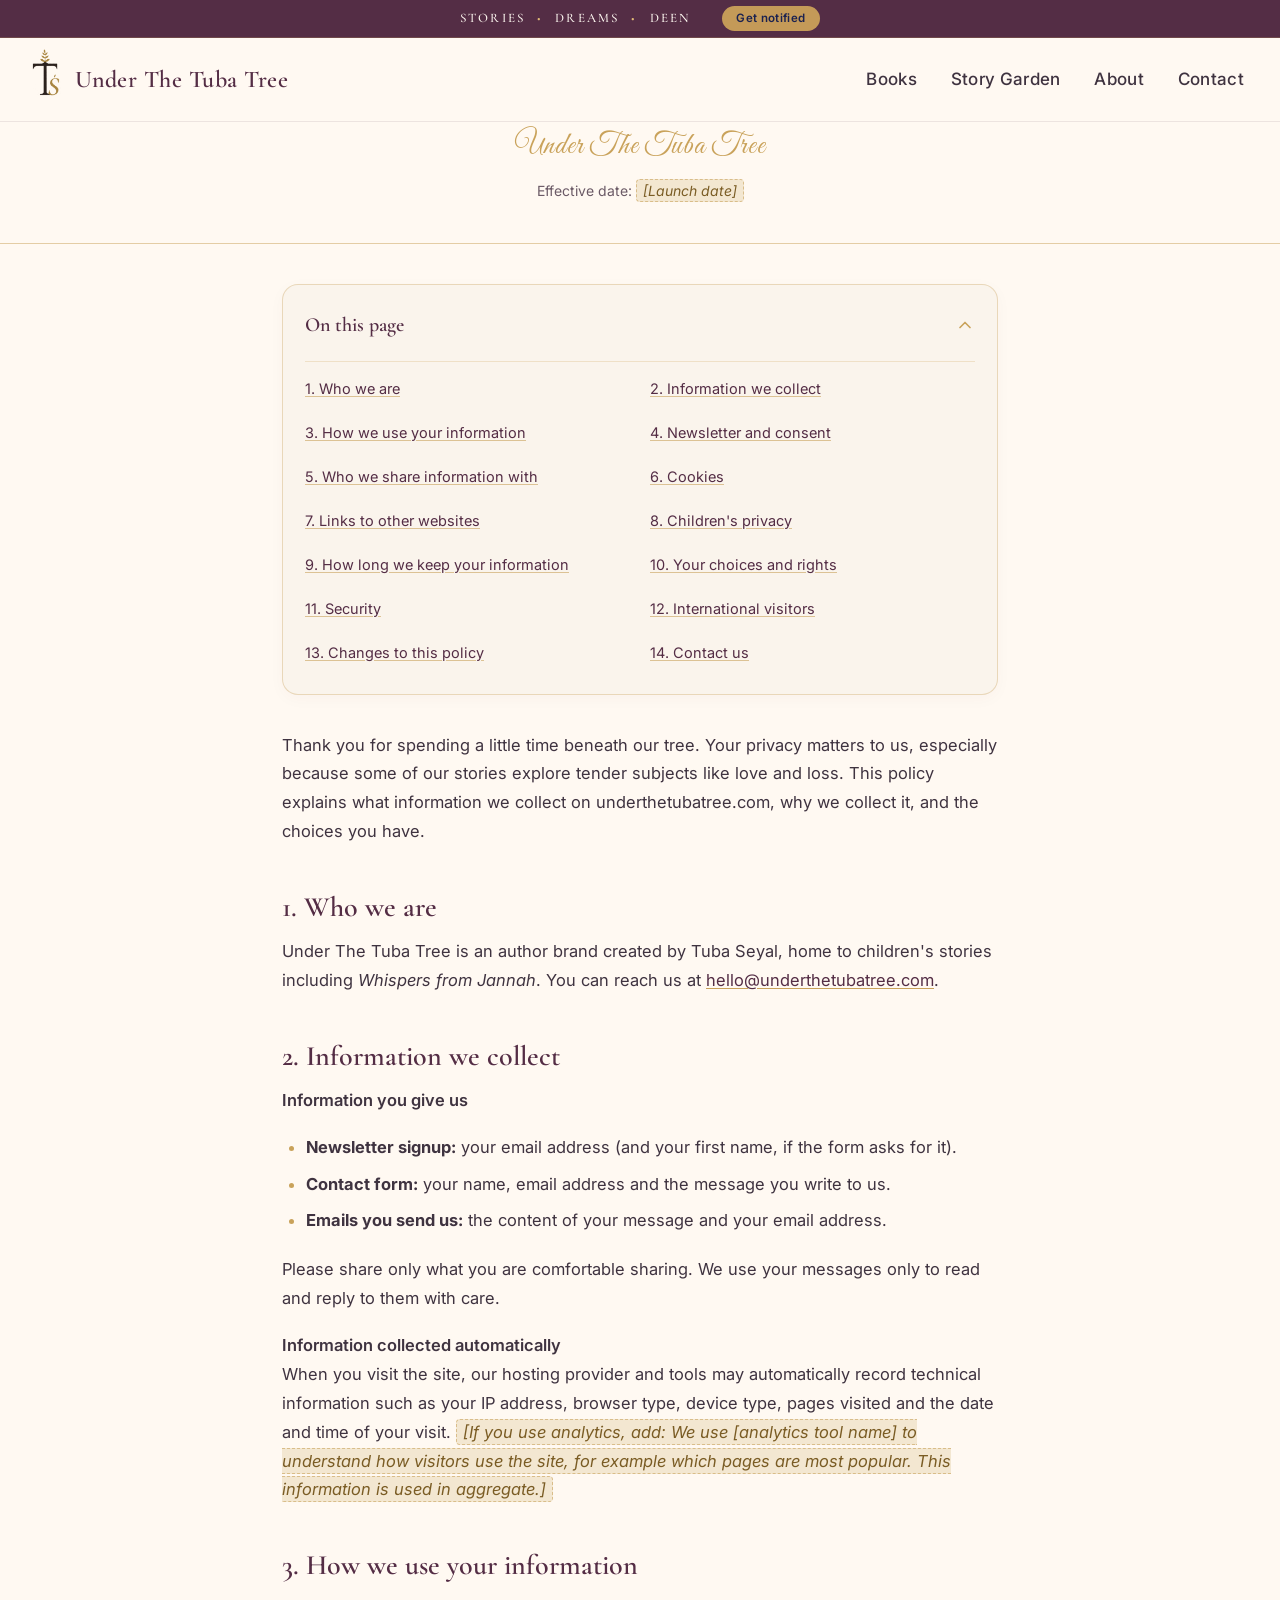
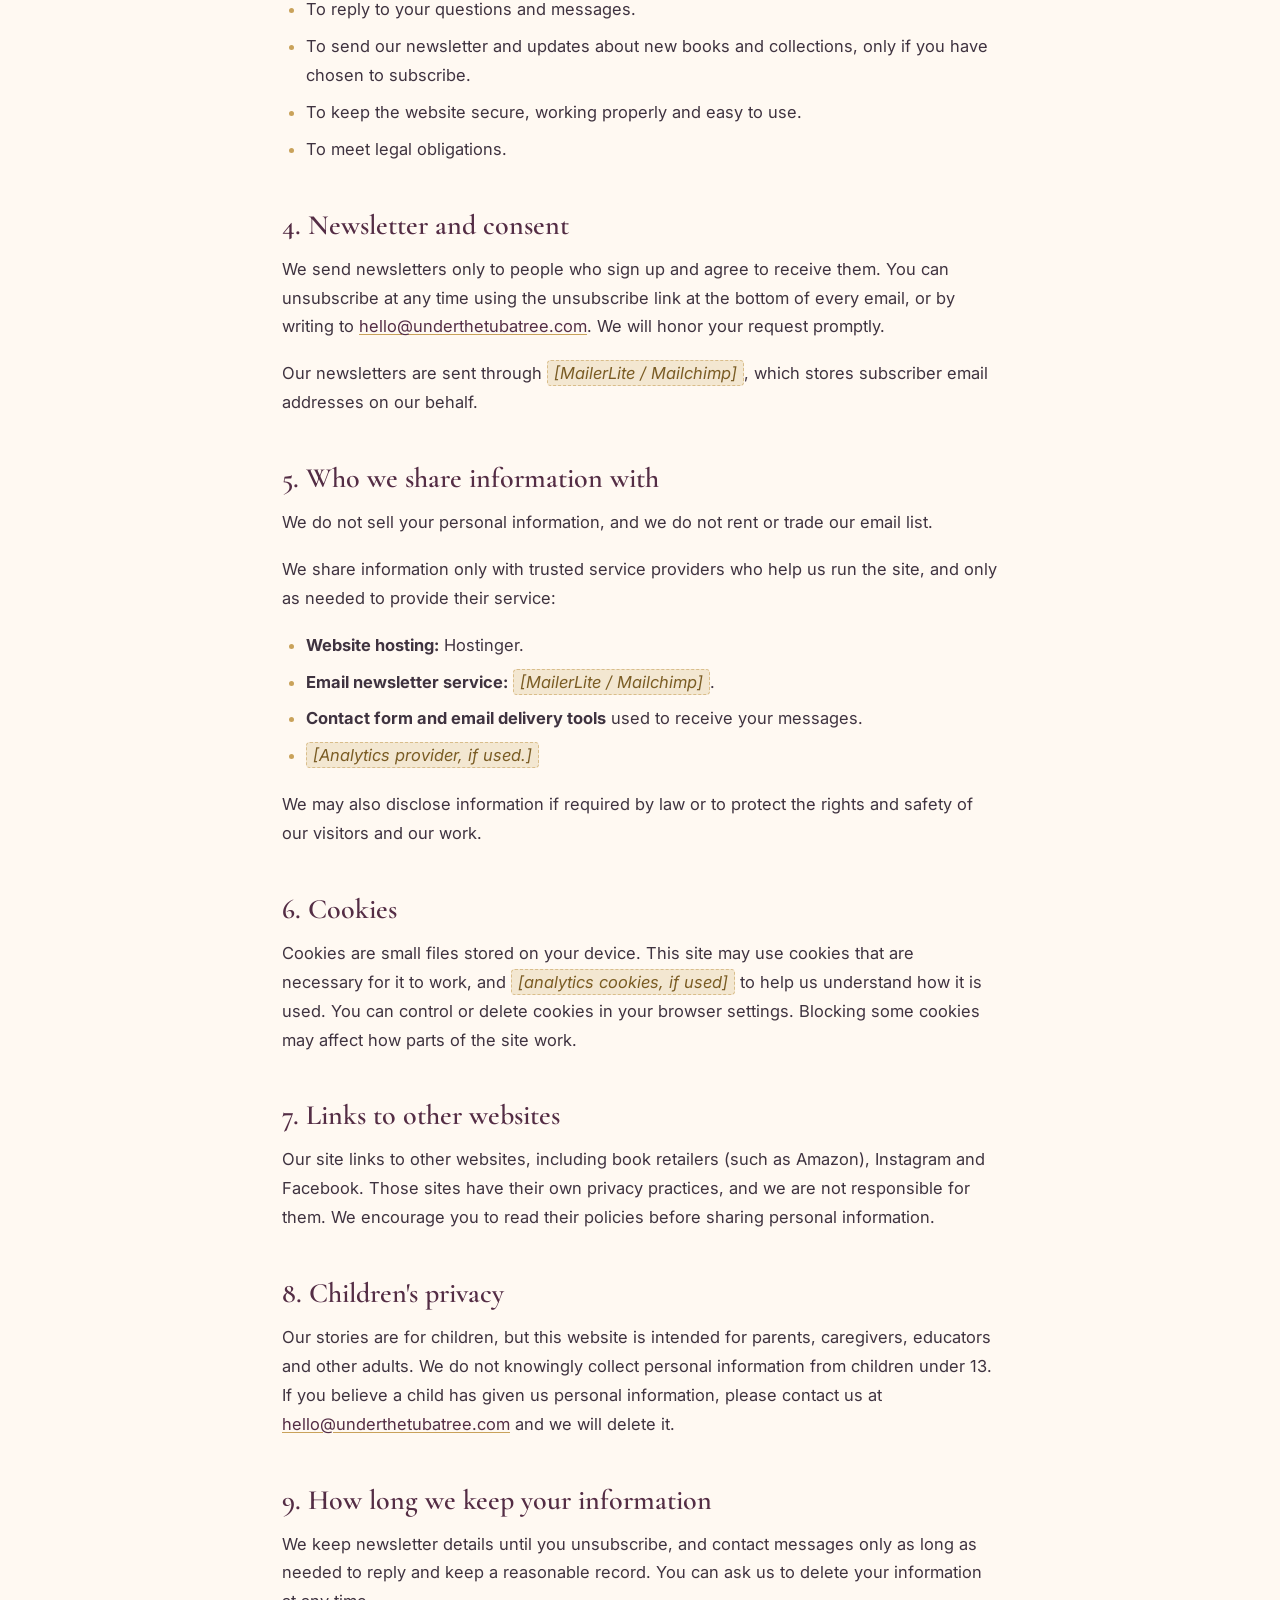
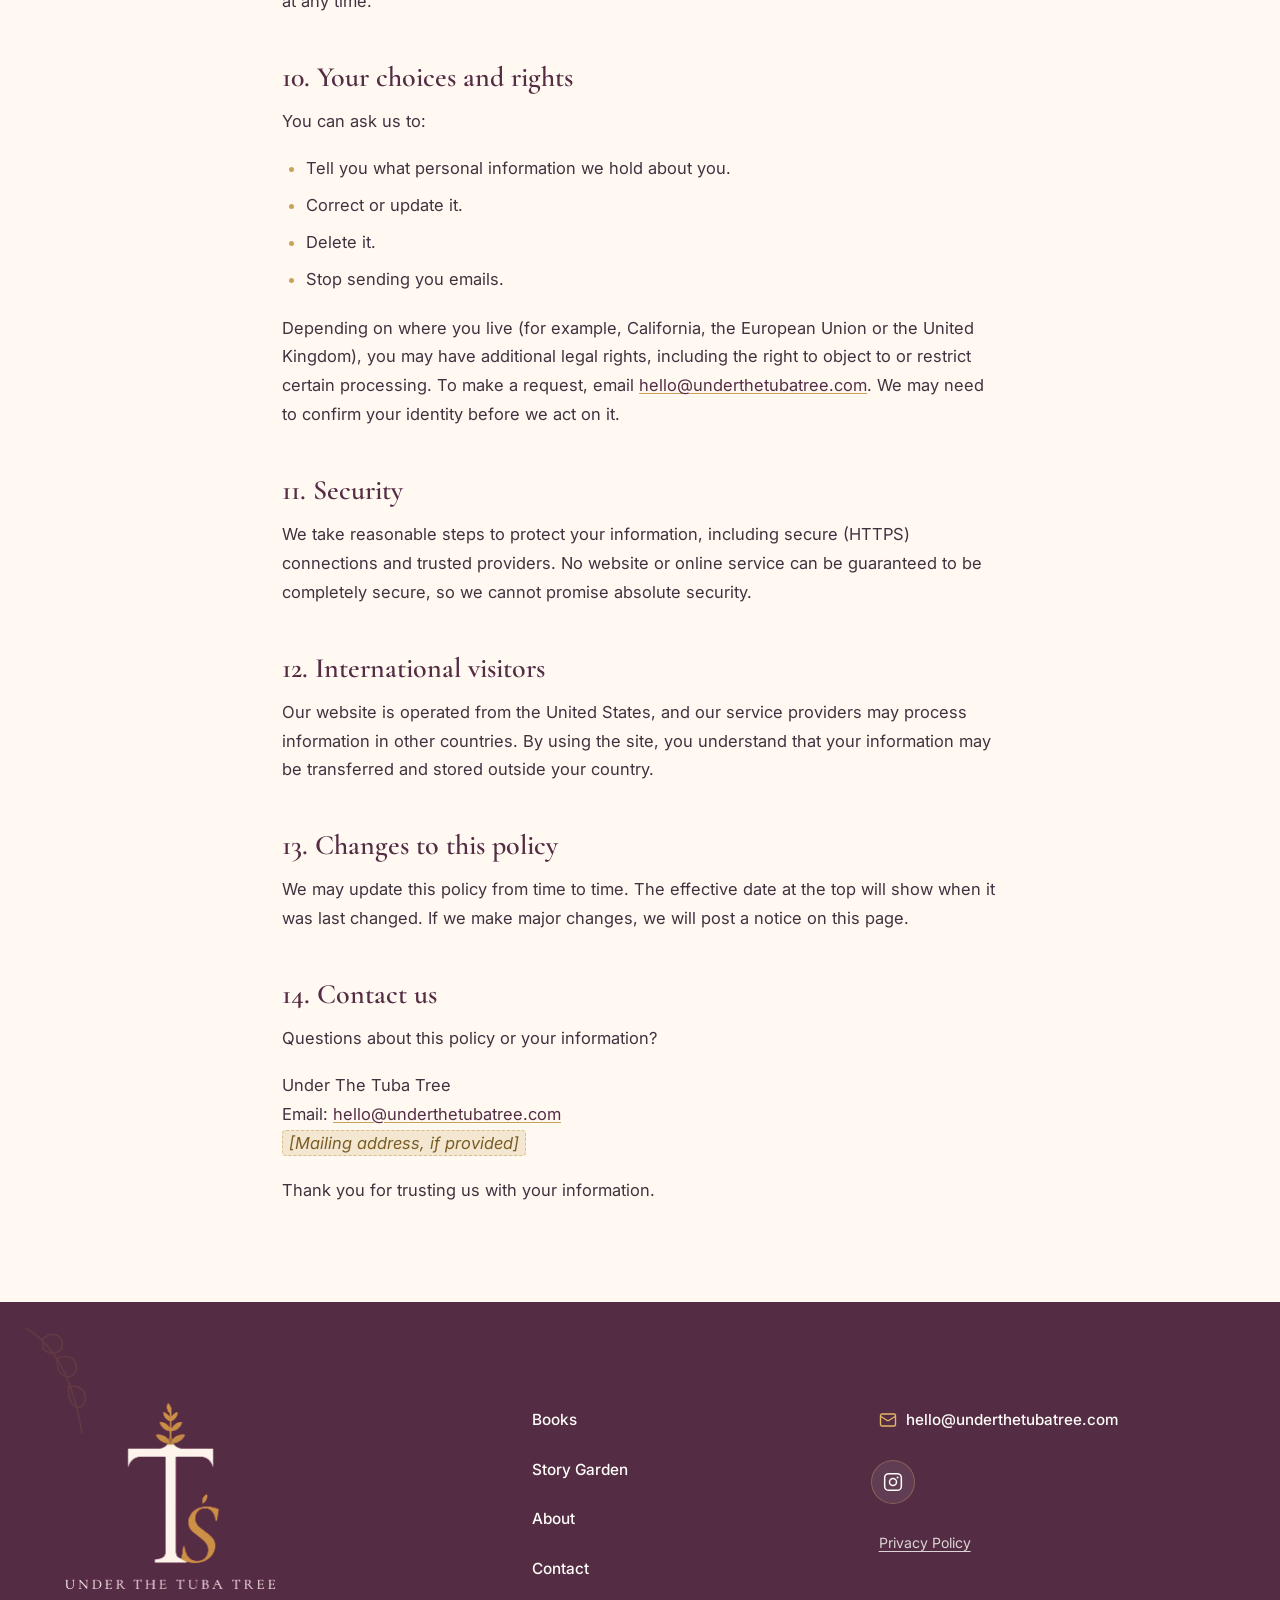
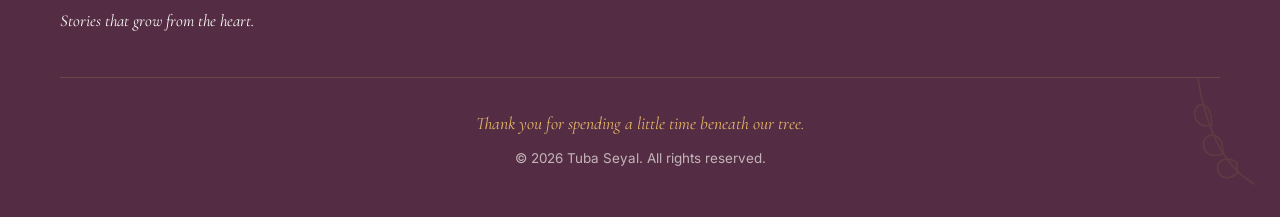
==== commit 5ad469d3: "g" ====
--- a/privacy-policy/index.html
+++ b/privacy-policy/index.html
@@ -5,8 +5,23 @@
   <meta name="viewport" content="width=device-width, initial-scale=1.0">
   <title>Privacy Policy | Under The Tuba Tree</title>
   <meta name="description" content="Read the Privacy Policy for Under The Tuba Tree. Learn how author Tuba Seyal protects visitor information, newsletter details, and your choices.">
-  <link rel="canonical" href="https://underthetubatree.com/privacy-policy">
+  <link rel="canonical" href="https://underthetubatree.vercel.app/privacy-policy">
   <meta name="robots" content="index, follow">
+
+  <!-- Open Graph -->
+  <meta property="og:type" content="website">
+  <meta property="og:site_name" content="Under The Tuba Tree">
+  <meta property="og:title" content="Privacy Policy | Under The Tuba Tree">
+  <meta property="og:description" content="Read the Privacy Policy for Under The Tuba Tree. Learn how author Tuba Seyal protects visitor information, newsletter details, and your choices.">
+  <meta property="og:url" content="https://underthetubatree.vercel.app/privacy-policy">
+  <meta property="og:image" content="https://underthetubatree.vercel.app/assets/share-image.jpg">
+  <meta property="og:locale" content="en_US">
+
+  <!-- Twitter Card -->
+  <meta name="twitter:card" content="summary">
+  <meta name="twitter:title" content="Privacy Policy | Under The Tuba Tree">
+  <meta name="twitter:description" content="Read the Privacy Policy for Under The Tuba Tree. Learn how author Tuba Seyal protects visitor information, newsletter details, and your choices.">
+  <meta name="twitter:image" content="https://underthetubatree.vercel.app/assets/share-image.jpg">
 
   <!-- Google Fonts Preconnect & Fonts -->
   <link rel="preconnect" href="https://fonts.googleapis.com">
@@ -14,7 +29,7 @@
   <link href="https://fonts.googleapis.com/css2?family=Great+Vibes&family=Cormorant+Garamond:ital,wght@0,400;0,500;0,600;0,700;1,400;1,500&family=Inter:wght@400;500;600&display=swap" rel="stylesheet">
 
   <!-- Stylesheet -->
-  <link rel="stylesheet" href="/style.css?v=32">
+  <link rel="stylesheet" href="/style.css?v=36">
 </head>
 <body class="page-privacy">
 
@@ -27,7 +42,7 @@
       <p class="top-bar__tagline">
         Stories <span class="bullet" aria-hidden="true">•</span> Dreams <span class="bullet" aria-hidden="true">•</span> Deen
       </p>
-      <a href="/#story-circle" class="top-bar__cta-btn">Join our Story Circle</a>
+      <a href="/#story-circle" class="top-bar__cta-btn" aria-label="Get notified when books are ready">Get notified</a>
     </div>
   </header>
 
@@ -41,10 +56,9 @@
 
       <!-- Desktop Navigation Links -->
       <ul class="nav-menu nav-menu--desktop" id="navMenuDesktop">
-        <li><a href="/#top" class="nav-link">Home</a></li>
-        <li><a href="/#explore" class="nav-link">Our Books</a></li>
-        <li><a href="/#story-garden" class="nav-link">The Story Garden</a></li>
-        <li><a href="/author.html" class="nav-link">Meet the Author</a></li>
+        <li><a href="/#explore" class="nav-link">Books</a></li>
+        <li><a href="/#story-garden" class="nav-link">Story Garden</a></li>
+        <li><a href="/author.html" class="nav-link">About</a></li>
         <li><a href="/#contact" class="nav-link">Contact</a></li>
       </ul>
 
@@ -67,13 +81,12 @@
         </svg>
       </button>
       <ul class="mobile-drawer__links">
-        <li><a href="/#top" class="mobile-drawer__link">Home</a></li>
-        <li><a href="/#explore" class="mobile-drawer__link">Our Books</a></li>
-        <li><a href="/#story-garden" class="mobile-drawer__link">The Story Garden</a></li>
-        <li><a href="/author.html" class="mobile-drawer__link">Meet the Author</a></li>
+        <li><a href="/#explore" class="mobile-drawer__link">Books</a></li>
+        <li><a href="/#story-garden" class="mobile-drawer__link">Story Garden</a></li>
+        <li><a href="/author.html" class="mobile-drawer__link">About</a></li>
         <li><a href="/#contact" class="mobile-drawer__link">Contact</a></li>
       </ul>
-      <a href="/#story-circle" class="mobile-drawer__cta btn-gold">Join our Story Circle</a>
+      <a href="/#story-circle" class="mobile-drawer__cta btn-gold" aria-label="Get notified when books are ready">Get notified</a>
     </div>
   </div>
 
@@ -233,10 +246,9 @@
         <!-- Column 2: Navigation Links -->
         <div class="footer__col footer__col--links">
           <nav class="footer__nav" aria-label="Footer Navigation">
-            <a href="/#top" class="footer__link">Home</a>
-            <a href="/#explore" class="footer__link">Our Books</a>
-            <a href="/#story-garden" class="footer__link">The Story Garden</a>
-            <a href="/author.html" class="footer__link">Meet the Author</a>
+            <a href="/#explore" class="footer__link">Books</a>
+            <a href="/#story-garden" class="footer__link">Story Garden</a>
+            <a href="/author.html" class="footer__link">About</a>
             <a href="/#contact" class="footer__link">Contact</a>
           </nav>
         </div>
--- a/style.css
+++ b/style.css
@@ -19,6 +19,16 @@
   --color-text-dark:     #3b1b30;
   --color-border-subtle: rgba(84, 45, 69, 0.10);
   --color-sage-bg:       #EFF3EB;
+
+  /* Hero Mobile Background Tuning (max-width: 899px) */
+  --hero-pos-x-mobile:   95%;
+  --hero-pos-y-mobile:   60%;
+  --hero-height-mobile:  min(88svh, 760px);
+
+  /* Story Garden Card Image Positions */
+  --pos-bloom:  center 40%;
+  --pos-sprout: center 55%;
+  --pos-seed:   center 62%;
 
   /* Hero Text Exact Colors (WCAG AA Compliant over night artwork) */
   --hero-h1-color:       #FFF9F2;
@@ -1374,6 +1384,15 @@
   margin-bottom: 0.5rem;
 }
 
+.featured-book__status {
+  font-family: var(--font-serif);
+  font-style: italic;
+  font-size: 1.15rem;
+  color: var(--color-deep-plum);
+  margin: 0.15rem 0 0.85rem;
+  line-height: 1.4;
+}
+
 .featured-book__desc {
   font-family: var(--font-sans);
   font-size: 1rem;
@@ -1444,9 +1463,7 @@
 
 .featured-book__buy-group {
   display: inline-flex;
-  flex-direction: column;
-  align-items: flex-start;
-  gap: 0.35rem;
+  align-items: center;
 }
 
 .btn-disabled {
@@ -1456,14 +1473,6 @@
   color: #542D45 !important;
   box-shadow: none !important;
   transform: none !important;
-}
-
-.featured-book__buy-note {
-  font-family: var(--font-sans);
-  font-size: 0.76rem;
-  color: #7d6b5c;
-  font-style: italic;
-  padding-left: 0.5rem;
 }
 
 /* ==========================================================================
@@ -1500,12 +1509,12 @@
   border-radius: 24px;
   max-width: 680px;
   width: 100%;
-  max-height: 92vh;
+  max-height: 96svh;
   display: flex;
   flex-direction: column;
   box-shadow: 0 24px 64px rgba(0, 0, 0, 0.45);
   overflow: hidden;
-  padding: 1.75rem 1.75rem 1.25rem;
+  padding: 1.5rem 1.5rem 1.15rem;
 }
 
 .lightbox__close {
@@ -1558,7 +1567,7 @@
   display: flex;
   align-items: center;
   justify-content: center;
-  gap: 0.75rem;
+  gap: 1.25rem;
   flex: 1;
   min-height: 0;
 }
@@ -1568,34 +1577,37 @@
   display: flex;
   align-items: center;
   justify-content: center;
-  max-height: 62vh;
-  max-width: 480px;
-  width: 100%;
+  width: auto;
+  max-width: 100%;
 }
 
 .lightbox__img-wrap {
-  width: 100%;
-  aspect-ratio: 4 / 5;
+  aspect-ratio: 2 / 3;
+  height: min(70svh, 640px);
+  max-height: calc(96svh - 130px);
+  max-width: calc(100vw - 48px);
+  width: auto;
+  margin: 0 auto;
+  border-radius: 18px;
+  overflow: hidden;
+  background: transparent;
+  box-shadow: 0 12px 36px rgba(0, 0, 0, 0.2);
   display: flex;
   align-items: center;
   justify-content: center;
-  border-radius: 14px;
-  overflow: hidden;
-  background: #ffffff;
-  box-shadow: 0 10px 30px rgba(0, 0, 0, 0.15);
 }
 
 .lightbox__img {
   width: 100%;
   height: 100%;
-  object-fit: contain;
+  object-fit: cover;
   display: block;
   user-select: none;
   -webkit-user-drag: none;
 }
 
 .lightbox__nav {
-  background: rgba(255, 255, 255, 0.9);
+  background: #FFF9F2;
   border: 1px solid rgba(196, 154, 88, 0.4);
   color: var(--color-deep-plum);
   border-radius: 50%;
@@ -1607,14 +1619,15 @@
   cursor: pointer;
   flex-shrink: 0;
   transition: all 0.2s ease;
-  box-shadow: 0 4px 12px rgba(84, 45, 69, 0.12);
+  box-shadow: 0 4px 14px rgba(84, 45, 69, 0.15);
+  z-index: 10;
 }
 
 .lightbox__nav:hover,
 .lightbox__nav:focus-visible {
   background: #ffffff;
   border-color: var(--color-gold);
-  transform: scale(1.1);
+  transform: scale(1.08);
   color: var(--color-gold);
 }
 
@@ -1783,77 +1796,45 @@
   opacity: 1;
 }
 
-/* Hover (desktop only): card lifts 6px with slightly stronger shadow, 250ms */
+/* Hover (desktop only): card lifts 6px with slightly stronger shadow, image scales to 1.04 */
 @media (hover: hover) and (pointer: fine) {
   .sg-card:hover {
     transform: translateY(-6px);
     box-shadow: 0 24px 50px rgba(8, 10, 40, 0.45);
   }
-}
-
-/* Illustration area on top: height 170px (150px on mobile), full width */
+
+  .sg-card:hover .sg-card__img {
+    transform: scale(1.04);
+  }
+}
+
+/* Illustration area on top: aspect-ratio 2 / 1 on desktop (150px on mobile), full width */
 .sg-card__visual {
   width: 100%;
-  height: 170px;
-  display: flex;
-  align-items: center;
-  justify-content: center;
+  aspect-ratio: 2 / 1;
   position: relative;
   overflow: hidden;
-}
-
-/* Tints per card: card 1 gold #F6EBD0, card 2 sage #E6EDE0, card 3 lavender #EEE6F2 */
-.sg-card--bloom .sg-card__visual {
-  background: #F6EBD0;
-}
-
-.sg-card--sprout .sg-card__visual {
-  background: #E6EDE0;
-}
-
-.sg-card--seed .sg-card__visual {
-  background: #EEE6F2;
-}
-
-.sg-card__svg {
-  width: 120px;
-  height: auto;
+  background: transparent;
+}
+
+.sg-card__img {
+  width: 100%;
+  height: 100%;
+  object-fit: cover;
   display: block;
-}
-
-/* Idle animations (desktop only) */
-@media (hover: hover) and (pointer: fine) and (min-width: 900px) {
-  /* Card 1 blossom sways 2 degrees (6s) */
-  .sg-svg-sway-bloom {
-    transform-origin: 70px 50px;
-    animation: sgBloomSway 6s ease-in-out infinite alternate;
-  }
-
-  /* Card 2 leaves sway 3 degrees (5s) */
-  .sg-svg-sway-sprout {
-    transform-origin: 70px 75px;
-    animation: sgSproutSway 5s ease-in-out infinite alternate;
-  }
-
-  /* Card 3 sparkles fade in and out (4s) */
-  .sg-svg-sparkles {
-    animation: sgSparkleFade 4s ease-in-out infinite alternate;
-  }
-}
-
-@keyframes sgBloomSway {
-  0%   { transform: rotate(-2deg); }
-  100% { transform: rotate(2deg); }
-}
-
-@keyframes sgSproutSway {
-  0%   { transform: rotate(-3deg); }
-  100% { transform: rotate(3deg); }
-}
-
-@keyframes sgSparkleFade {
-  0%   { opacity: 0.35; transform: scale(0.92); }
-  100% { opacity: 1; transform: scale(1.08); }
+  transition: transform 400ms ease;
+}
+
+.sg-card--bloom .sg-card__img {
+  object-position: var(--pos-bloom, center 40%);
+}
+
+.sg-card--sprout .sg-card__img {
+  object-position: var(--pos-sprout, center 55%);
+}
+
+.sg-card--seed .sg-card__img {
+  object-position: var(--pos-seed, center 62%);
 }
 
 /* Text area: padding 24px 26px 0 */
@@ -1914,7 +1895,7 @@
   font-size: 16px;
   line-height: 1.6;
   color: #4A3A46;
-  margin: 12px 0 0 0;
+  margin: 12px 0 24px 0; /* Minimum 24px space between card text and button */
 }
 
 /* Button: gold pill background #C9A25A, text #3A2A1F, 52px tall, padding 0 26px, font 15px semi-bold */
@@ -1971,7 +1952,8 @@
   }
 
   .sg-card__visual {
-    height: 160px;
+    height: 150px;
+    aspect-ratio: unset;
   }
 
   .sg-card__title {
@@ -1998,6 +1980,7 @@
 
   .sg-card__visual {
     height: 150px; /* 150px on mobile */
+    aspect-ratio: unset;
   }
 
   .sg-card__body {
@@ -2022,15 +2005,14 @@
 
 /* Prefers-reduced-motion: disable all animations & transforms */
 @media (prefers-reduced-motion: reduce) {
-  .sg-svg-sway-bloom,
-  .sg-svg-sway-sprout,
-  .sg-svg-sparkles,
   .sg-drift-leaf {
     animation: none !important;
   }
 
   .sg-card,
   .sg-card:hover,
+  .sg-card:hover .sg-card__img,
+  .sg-card__img,
   .sg-card__btn,
   .sg-card__btn:hover {
     transform: none !important;
@@ -2038,118 +2020,6 @@
   }
 }
 
-/* ==========================================================================
-   NOTIFY MODAL
-   ========================================================================== */
-.notify-modal {
-  position: fixed;
-  inset: 0;
-  z-index: 1200;
-  display: flex;
-  align-items: center;
-  justify-content: center;
-  padding: 1.5rem;
-}
-
-.notify-modal[hidden] {
-  display: none;
-}
-
-.notify-modal__backdrop {
-  position: absolute;
-  inset: 0;
-  background: rgba(27, 34, 80, 0.65);
-  backdrop-filter: blur(4px);
-}
-
-.notify-modal__card {
-  position: relative;
-  z-index: 2;
-  background: var(--color-ivory);
-  border: 1.5px solid var(--color-gold);
-  border-radius: 16px;
-  padding: 2.5rem 2rem 2.25rem;
-  max-width: 440px;
-  width: 100%;
-  color: var(--color-deep-plum);
-  box-shadow: 0 18px 50px rgba(10, 8, 30, 0.45);
-}
-
-.notify-modal__close {
-  position: absolute;
-  top: 1rem;
-  right: 1rem;
-  width: 44px;
-  height: 44px;
-  display: flex;
-  align-items: center;
-  justify-content: center;
-  background: transparent;
-  border: none;
-  color: var(--color-deep-plum);
-  cursor: pointer;
-  border-radius: 8px;
-  transition: background-color 0.2s ease;
-}
-
-.notify-modal__close:hover {
-  background-color: rgba(84, 45, 69, 0.08);
-}
-
-.notify-modal__heading {
-  font-family: var(--font-serif);
-  font-size: 1.5rem;
-  font-weight: 600;
-  color: var(--color-deep-plum);
-  margin-bottom: 0.5rem;
-}
-
-.notify-modal__desc {
-  font-family: var(--font-sans);
-  font-size: 0.92rem;
-  color: var(--color-text-dark);
-  margin-bottom: 1.5rem;
-  line-height: 1.5;
-}
-
-.notify-modal__form {
-  display: flex;
-  flex-direction: column;
-  gap: 0.85rem;
-}
-
-.notify-modal__input {
-  width: 100%;
-  padding: 0.8rem 1.25rem;
-  border: 1.5px solid var(--color-gold-dim);
-  border-radius: 999px;
-  background: #FFFFFF;
-  color: var(--color-deep-plum);
-  font-family: var(--font-sans);
-  font-size: 0.92rem;
-  outline: none;
-  transition: border-color 0.25s ease;
-}
-
-.notify-modal__input:focus {
-  border-color: var(--color-gold);
-}
-
-.notify-modal__btn {
-  width: 100%;
-  justify-content: center;
-  font-size: 0.92rem;
-  padding: 0.8rem 1.8rem;
-}
-
-.notify-modal__success {
-  margin-top: 1rem;
-  font-family: var(--font-sans);
-  font-size: 0.92rem;
-  font-weight: 600;
-  color: var(--color-forest-green);
-  text-align: center;
-}
 
 /* ==========================================================================
    ABOUT / AUTHOR SECTION
@@ -2249,58 +2119,41 @@
   color: var(--color-deep-plum) !important;
 }
 
+.about-author__leadin {
+  font-family: var(--font-serif) !important;
+  font-style: italic !important;
+  font-size: 1.15rem !important;
+  line-height: 1.55;
+  color: #542D45 !important;
+  margin: 0 0 0.5rem 0 !important;
+}
+
 /* Script Signature */
 .about-author__signature {
   font-family: var(--font-script, 'Great Vibes', cursive);
   font-size: 2.25rem;
   color: var(--color-deep-plum);
   line-height: 1.2;
-  margin: 0.35rem 0 1.75rem;
-}
-
-/* Short biography Card */
-.about-bio-card {
-  background: rgba(255, 255, 255, 0.85);
-  border: 1px solid rgba(196, 154, 88, 0.35);
-  border-radius: 16px;
-  padding: 1.4rem 1.65rem;
-  box-shadow: 0 4px 20px rgba(84, 45, 69, 0.04);
-  margin-bottom: 1.75rem;
-}
-
-.about-bio-card__title {
-  font-family: var(--font-sans);
-  font-size: 0.82rem;
-  font-weight: 700;
-  text-transform: uppercase;
-  letter-spacing: 0.08em;
-  color: #8A6A2F;
-  margin: 0 0 0.75rem 0;
-}
-
-.about-bio-card__text {
-  font-family: var(--font-sans);
-  font-size: 0.94rem;
-  line-height: 1.7;
-  color: var(--color-text-dark);
-  margin: 0;
+  margin: 0.35rem 0 0;
 }
 
 .about-author__action {
   display: flex;
   align-items: center;
+  margin-top: 28px; /* Button sits 28px below the signature */
 }
 
 /* Dedicated Author Page Styles */
 .author-page-main {
-  background-color: #F8F9F3;
-  padding: 4.5rem 2rem 5.5rem;
+  background-color: #FFF9F2;
+  padding: 56px 20px 80px;
+  min-height: 70vh;
 }
 
 .author-page-hero {
   text-align: center;
-  max-width: 800px;
-  margin: 0 auto 3.5rem;
+  max-width: 700px;
+  margin: 0 auto 2.5rem;
 }
 
 .author-page-badge {
@@ -2318,16 +2171,120 @@
 
 .author-page-heading {
   font-family: var(--font-serif);
-  font-size: clamp(2.4rem, 4.5vw, 3.4rem);
+  font-size: clamp(2.2rem, 4.5vw, 3.2rem);
   font-weight: 600;
-  color: var(--color-deep-plum);
+  color: #542D45;
   line-height: 1.2;
   margin: 0 0 0.5rem 0;
 }
 
+.author-page-heading .leaf-ornament {
+  margin: 10px auto 14px;
+}
+
+.author-profile-container {
+  max-width: 700px;
+  margin: 0 auto;
+}
+
+.author-profile-photo-wrap {
+  display: flex;
+  justify-content: center;
+  margin-bottom: 2.25rem;
+}
+
+.author-profile-photo-wrap .about-author__frame {
+  max-width: 280px;
+  margin: 0 auto;
+}
+
+.author-bio-content {
+  font-family: var(--font-sans);
+  font-size: 17px;
+  line-height: 1.75;
+  color: #3F3340;
+  margin-bottom: 2rem;
+}
+
+.author-bio-content p {
+  margin: 0 0 1.25rem 0;
+}
+
+.author-social-wrap {
+  margin: 1.75rem 0 1.5rem;
+  display: flex;
+  align-items: center;
+}
+
+.author-instagram-link {
+  display: inline-flex;
+  align-items: center;
+  gap: 0.55rem;
+  font-family: var(--font-sans);
+  font-size: 15px;
+  font-weight: 600;
+  color: #542D45;
+  text-decoration: underline;
+  text-decoration-color: #C9A25A;
+  text-underline-offset: 2px;
+  min-height: 44px;
+  padding: 6px 0;
+  transition: color 0.2s ease, text-decoration-color 0.2s ease;
+}
+
+.author-instagram-link svg {
+  color: #C9A25A;
+  flex-shrink: 0;
+}
+
+.author-instagram-link:hover {
+  color: #C9A25A;
+  text-decoration-color: #542D45;
+}
+
+.author-instagram-link:focus-visible {
+  outline: 2px solid #542D45;
+  outline-offset: 3px;
+  border-radius: 4px;
+}
+
+.author-page-nav-back {
+  display: flex;
+  justify-content: flex-start;
+  margin-top: 1rem;
+  margin-bottom: 3.5rem;
+}
+
+.author-back-link {
+  display: inline-flex;
+  align-items: center;
+  justify-content: center;
+  min-height: 48px;
+  padding: 0 26px;
+  border-radius: 999px;
+  font-family: var(--font-sans);
+  font-size: 15px;
+  font-weight: 600;
+  color: #542D45;
+  border: 1.5px solid #C9A25A;
+  background: transparent;
+  text-decoration: none;
+  transition: background 0.2s ease, color 0.2s ease;
+}
+
+.author-back-link:hover {
+  background: #C9A25A;
+  color: #3A2A1F;
+}
+
+.author-back-link:focus-visible {
+  outline: 2px solid #542D45;
+  outline-offset: 3px;
+}
+
 /* Dedicated Page Placeholders */
 .author-details-placeholders {
-  max-width: 1200px;
+  max-width: 700px;
   margin: 3.5rem auto 0;
 }
 
@@ -2364,10 +2321,27 @@
   margin: 0;
 }
 
-.author-page-nav-back {
-  display: flex;
-  justify-content: center;
-  margin-top: 2.5rem;
+@media (max-width: 600px) {
+  .author-page-main {
+    padding: 40px 20px 60px;
+  }
+  .author-page-hero {
+    margin-bottom: 2rem;
+  }
+  .author-bio-content {
+    font-size: 16px;
+    line-height: 1.7;
+  }
+  .author-social-wrap {
+    justify-content: center;
+  }
+  .author-page-nav-back {
+    justify-content: center;
+  }
+  .author-back-link {
+    width: 100%;
+    max-width: 320px;
+  }
 }
 
 /* ==========================================================================
@@ -3655,30 +3629,18 @@
     position: relative !important;
     display: block !important;
     width: 100% !important;
-    height: clamp(560px, calc(100svh - var(--header-total-height, 90px)), 780px) !important;
-    min-height: 540px !important;
+    height: var(--hero-height-mobile, min(88svh, 760px)) !important;
+    min-height: unset !important;
     margin-top: var(--header-total-height, 90px) !important;
     overflow: hidden !important;
     background-color: var(--color-night-navy) !important;
   }
 
-  /* Soft vignette overlay so text has high contrast, while lanterns and reading girl below stay 100% bright */
+  /* Remove dark overlay on mobile so background image behind text is 100% crystal clear */
   .hero-section::after {
-    content: "" !important;
-    position: absolute !important;
-    inset: 0 !important;
-    width: 100% !important;
-    height: 100% !important;
-    pointer-events: none !important;
-    z-index: 6 !important;
-    display: block !important;
-    background: linear-gradient(
-      180deg,
-      rgba(8, 19, 51, 0.40) 0%,
-      rgba(10, 14, 40, 0.58) 26%,
-      rgba(10, 14, 40, 0.48) 55%,
-      transparent 72%
-    ) !important;
+    display: none !important;
+    content: none !important;
+    background: none !important;
   }
 
   /* Artwork fills the entire hero section */
@@ -3693,26 +3655,58 @@
     mask-image: none !important;
   }
 
-  /* Inner stage 16:9 anchored right */
+  /* Inner stage fills container on mobile, unifying all layers (bg, reader, glow, fireflies, canvas) */
   .hero-artwork .stage {
     position: absolute !important;
-    top: 0 !important;
-    right: 0 !important;
+    inset: 0 !important;
+    width: 100% !important;
     height: 100% !important;
-    aspect-ratio: 16 / 9 !important;
-    width: auto !important;
+    aspect-ratio: unset !important;
     overflow: hidden !important;
     pointer-events: auto !important;
     -webkit-mask-image: none !important;
     mask-image: none !important;
-  }
-
-  /* Reading girl in bottom-right corner: fully visible, uncropped, uncovered, clearing wave by >= 24px */
+    will-change: auto !important;
+    transform: none !important;
+    filter: none !important;
+    -webkit-backdrop-filter: none !important;
+    backdrop-filter: none !important;
+  }
+
+  .stage__picture {
+    position: absolute !important;
+    inset: 0 !important;
+    width: 100% !important;
+    height: 100% !important;
+  }
+
+  /* Background image: object-fit cover with exposed mobile position variables; no blur, no zoom */
+  .stage__bg {
+    width: 100% !important;
+    height: 100% !important;
+    object-fit: cover !important;
+    object-position: var(--hero-pos-x-mobile, 95%) var(--hero-pos-y-mobile, 60%) !important;
+    will-change: auto !important;
+    transform: none !important;
+    filter: none !important;
+    -webkit-backdrop-filter: none !important;
+    backdrop-filter: none !important;
+  }
+
+  /* Prevent intro scale animation from blurring background on mobile */
+  body.intro-bg-settle .stage__bg,
+  body.intro-ready .stage__bg,
+  body.skip-intro-active .stage__bg {
+    transform: none !important;
+  }
+
+  /* Reading girl in bottom-right corner: fully visible, uncropped, uncovered, clearing wave with >= 12px margin */
   .reader-character {
-    right: 1.5% !important;
-    bottom: 60px !important; /* 36px wave height + 24px buffer = 60px clearance */
+    position: absolute !important;
+    right: 14px !important;
+    bottom: 58px !important; /* 36px wave height + 22px buffer = 58px clearance */
     left: auto !important;
-    width: 20% !important;
+    width: clamp(140px, 38vw, 195px) !important;
     z-index: 10 !important;
   }
 
@@ -3728,7 +3722,7 @@
   /* Hero Content vertically centered above reader.png */
   .hero-content {
     position: absolute !important;
-    top: 42% !important;
+    top: 40% !important;
     left: 0 !important;
     right: 0 !important;
     bottom: auto !important;
@@ -3763,7 +3757,7 @@
     line-height: 1.1 !important;
     text-wrap: balance !important;
     color: #FFF9F2 !important;
-    text-shadow: 0 2px 14px rgba(10, 14, 40, 0.95), 0 0 24px rgba(10, 14, 40, 0.7) !important;
+    text-shadow: 0 2px 14px rgba(8, 10, 36, 0.9), 0 1px 3px rgba(8, 10, 36, 0.95) !important;
     margin-top: 0 !important;
     margin-bottom: 4px !important;
     margin-left: auto !important;
@@ -3781,7 +3775,7 @@
     font-size: clamp(1.4rem, 4.8vw, 1.75rem) !important;
     color: #E8D3A1 !important;
     line-height: 1.2 !important;
-    text-shadow: 0 2px 14px rgba(10, 14, 40, 0.95) !important;
+    text-shadow: 0 2px 14px rgba(8, 10, 36, 0.9), 0 1px 3px rgba(8, 10, 36, 0.95) !important;
     margin-top: 0 !important;
     margin-bottom: 6px !important;
     margin-left: auto !important;
@@ -3796,7 +3790,7 @@
     font-size: clamp(0.95rem, 3.2vw, 1.1rem) !important;
     color: #FFF9F2 !important;
     letter-spacing: 0.015em !important;
-    text-shadow: 0 2px 14px rgba(10, 14, 40, 0.95) !important;
+    text-shadow: 0 2px 14px rgba(8, 10, 36, 0.9), 0 1px 3px rgba(8, 10, 36, 0.95) !important;
     margin-top: 0 !important;
     margin-bottom: 8px !important;
     margin-left: auto !important;
@@ -3815,7 +3809,7 @@
     margin-right: auto !important;
     color: #F3EAF0 !important;
     text-wrap: pretty !important;
-    text-shadow: 0 2px 12px rgba(10, 14, 40, 0.95), 0 0 20px rgba(10, 14, 40, 0.7) !important;
+    text-shadow: 0 2px 14px rgba(8, 10, 36, 0.9), 0 1px 3px rgba(8, 10, 36, 0.95) !important;
   }
 
   /* Buttons: side by side, centered, wrapping neatly */
@@ -4130,24 +4124,84 @@
   }
 
   /* Lightbox mobile */
+  .lightbox {
+    padding: 0.5rem;
+  }
+
   .lightbox__dialog {
-    padding: 1.25rem 1rem 1rem;
+    padding: 1rem 0.75rem 0.65rem;
     border-radius: 18px;
-    max-height: 94vh;
+    max-height: calc(100svh - 1rem);
+    width: 100%;
   }
 
   .lightbox__header {
     padding: 0 2rem;
-    margin-bottom: 0.75rem;
+    margin-bottom: 0.5rem;
   }
 
   .lightbox__title {
-    font-size: 1.15rem;
+    font-size: 1.12rem;
+    margin-bottom: 0.15rem;
+  }
+
+  .lightbox__note {
+    font-size: 0.76rem;
+  }
+
+  .lightbox__stage {
+    position: relative;
+    width: fit-content;
+    max-width: 100%;
+    margin: 0 auto;
+    gap: 0;
+  }
+
+  .lightbox__viewport {
+    width: auto;
+  }
+
+  .lightbox__img-wrap {
+    height: min(70svh, 640px);
+    max-height: calc(100svh - 110px);
+    max-width: calc(100vw - 2rem);
+    width: auto;
+    aspect-ratio: 2 / 3;
+    border-radius: 18px;
   }
 
   .lightbox__nav {
-    width: 38px;
-    height: 38px;
+    position: absolute;
+    top: 50%;
+    transform: translateY(-50%);
+    width: 44px;
+    height: 44px;
+    background: #FFF9F2;
+    border-radius: 50%;
+    border: 1px solid rgba(196, 154, 88, 0.45);
+    box-shadow: 0 4px 14px rgba(0, 0, 0, 0.25);
+    z-index: 10;
+  }
+
+  .lightbox__nav--prev {
+    left: 8px;
+  }
+
+  .lightbox__nav--next {
+    right: 8px;
+  }
+
+  .lightbox__nav:hover,
+  .lightbox__nav:focus-visible {
+    transform: translateY(-50%) scale(1.08);
+  }
+
+  .lightbox__footer {
+    padding-top: 0.4rem;
+  }
+
+  .lightbox__counter {
+    font-size: 0.8rem;
   }
 
   /* Little Roots Mobile (64px top and bottom) */
@@ -4251,11 +4305,6 @@
 
   .about-author__signature {
     text-align: center;
-  }
-
-  .about-bio-card {
-    text-align: left;
-    padding: 1.25rem 1.25rem;
   }
 
   .about-author__action {
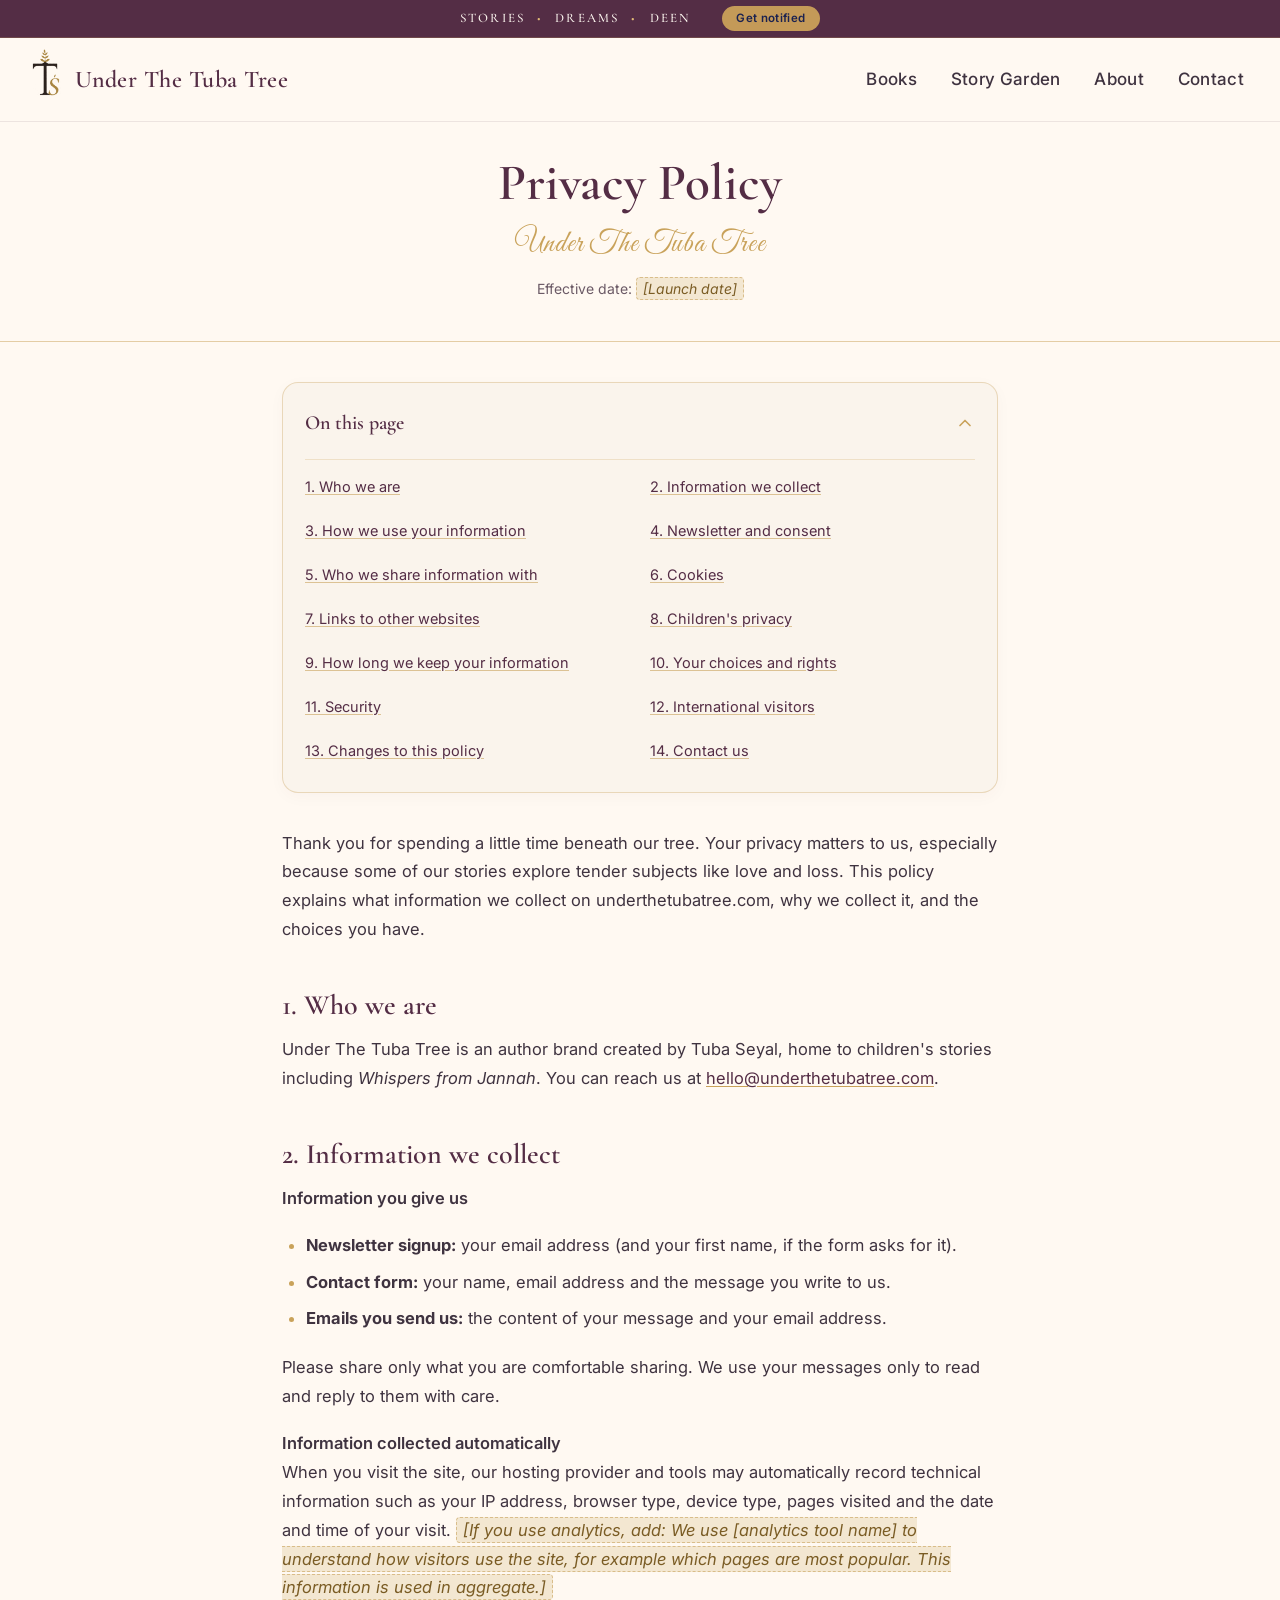
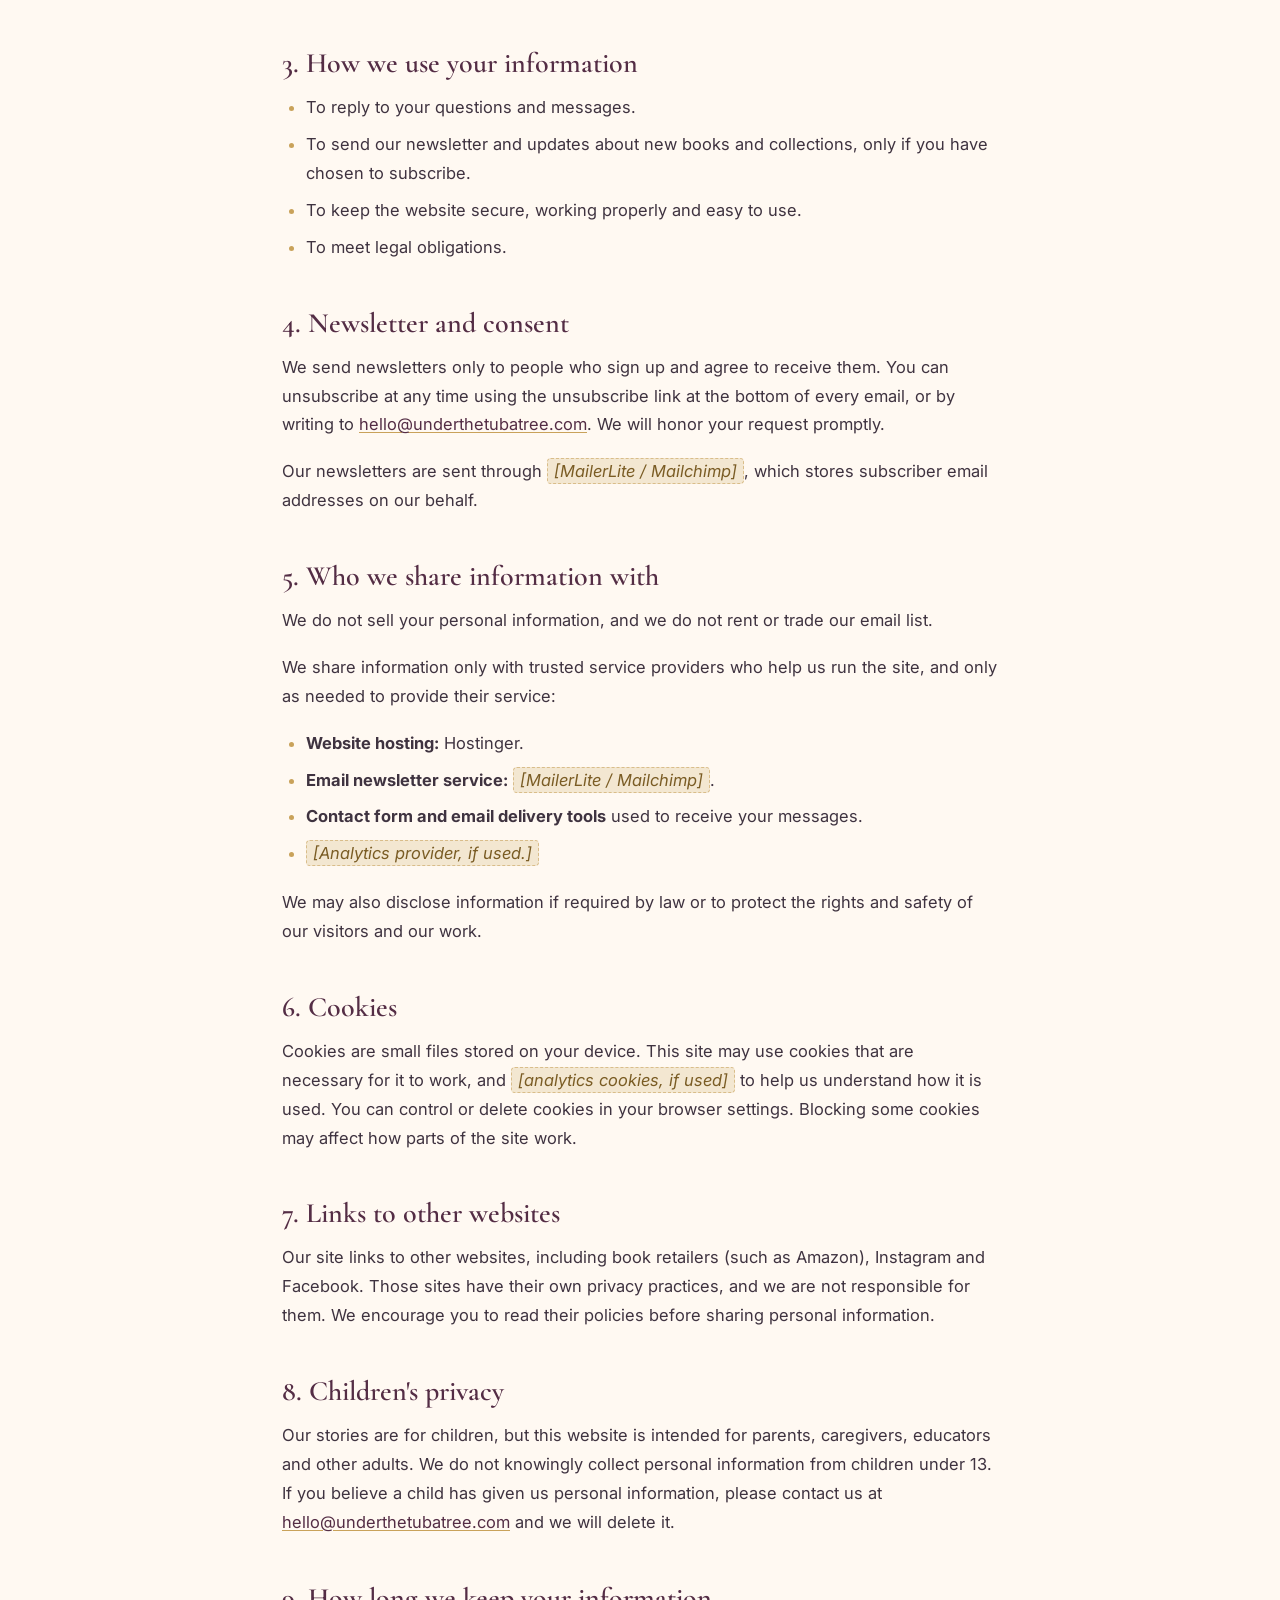
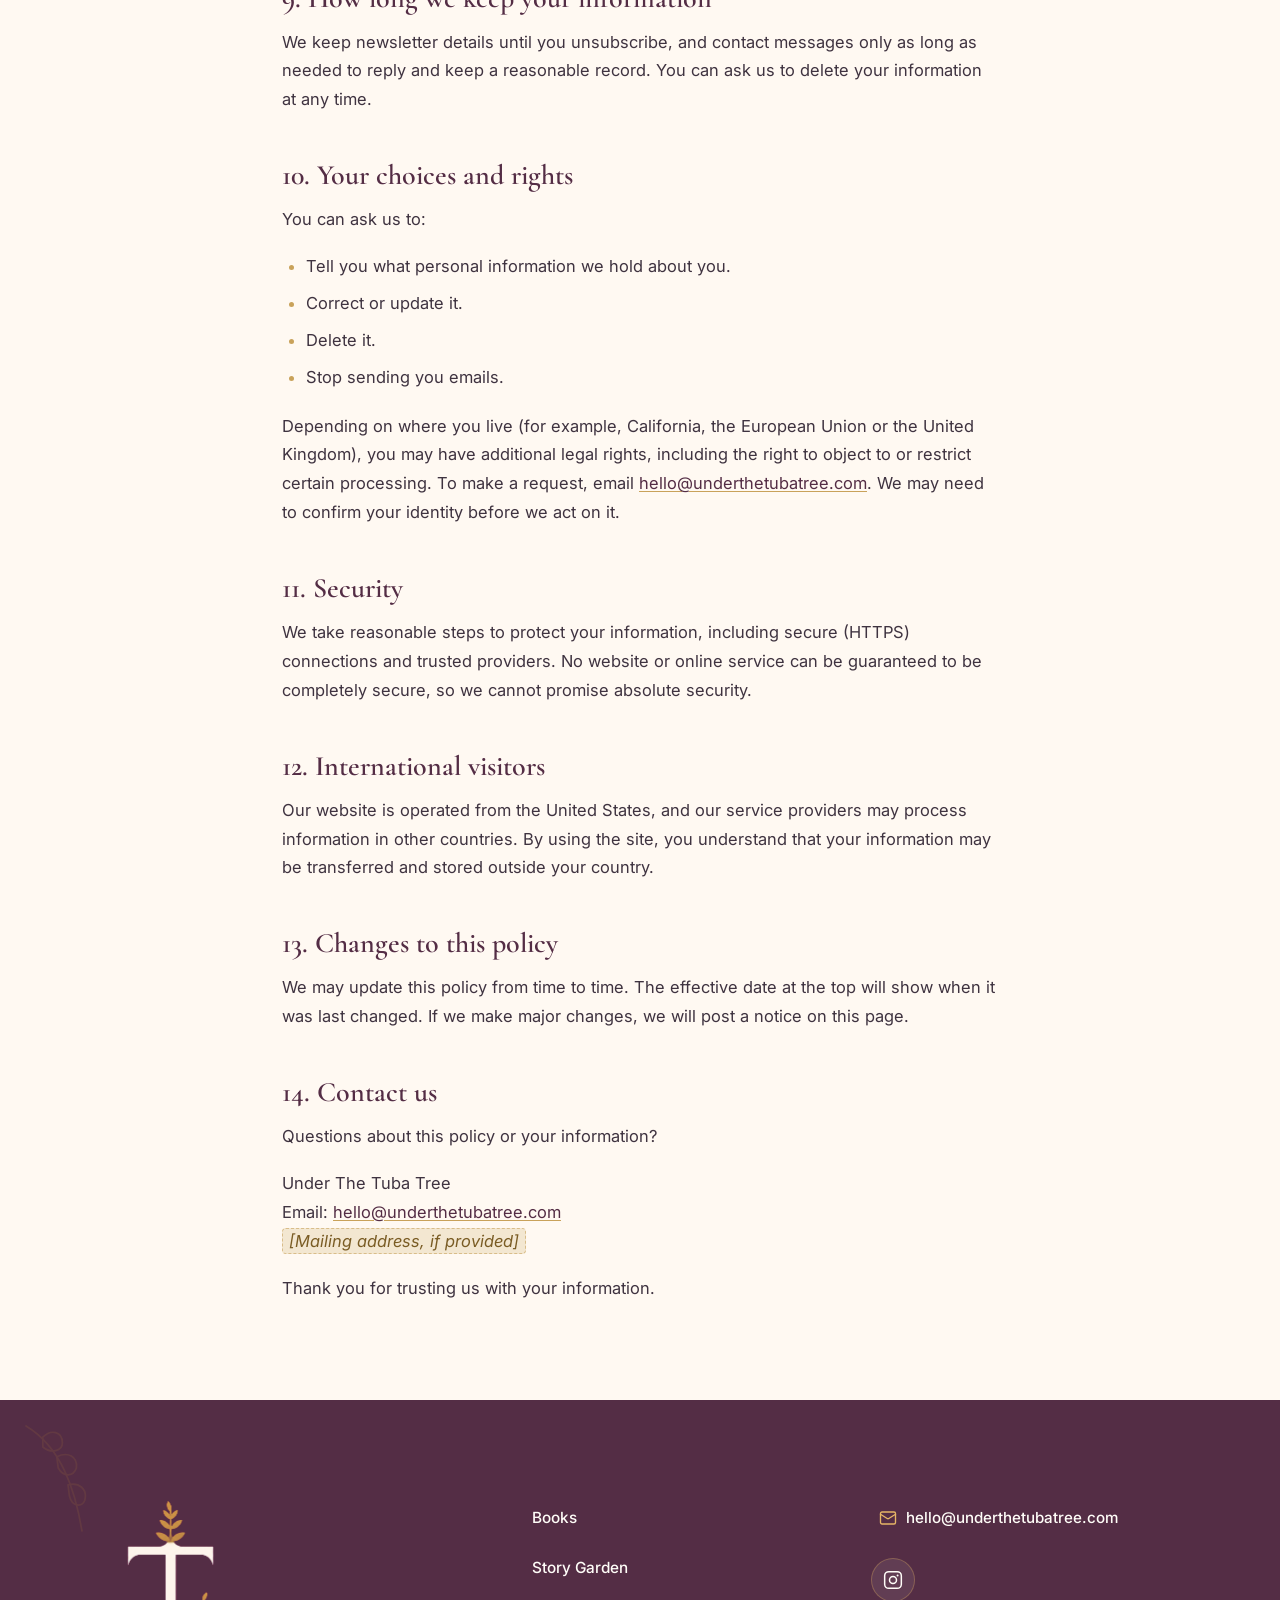
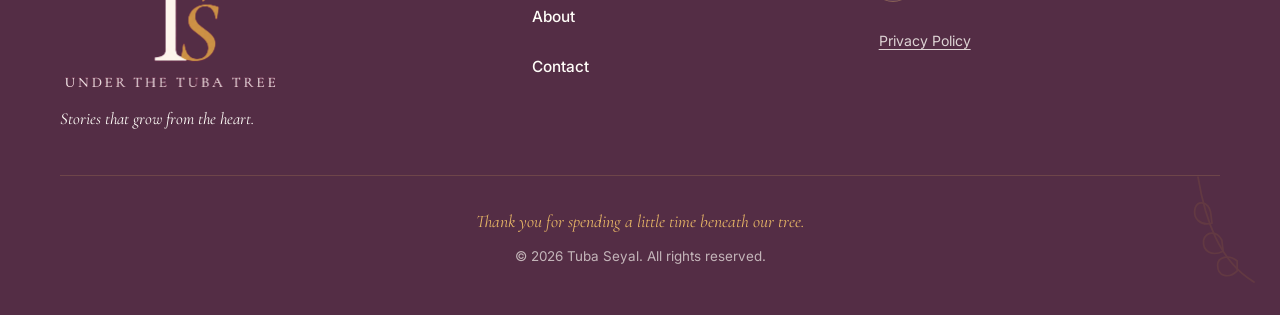
==== commit bf5e54f4: "ji" ====
--- a/privacy-policy/index.html
+++ b/privacy-policy/index.html
@@ -287,45 +287,7 @@
     </div>
   </footer>
 
-  <!-- Light navigation and mobile drawer script -->
-  <script>
-    document.addEventListener('DOMContentLoaded', () => {
-      // Mobile drawer toggle
-      const menuToggle = document.getElementById('menuToggle');
-      const mobileDrawer = document.getElementById('mobileDrawer');
-      const drawerClose = document.getElementById('drawerClose');
-      const drawerBackdrop = document.getElementById('drawerBackdrop');
-
-      function openDrawer() {
-        if (!mobileDrawer) return;
-        mobileDrawer.hidden = false;
-        mobileDrawer.classList.add('is-open');
-        menuToggle?.setAttribute('aria-expanded', 'true');
-        document.body.style.overflow = 'hidden';
-      }
-
-      function closeDrawer() {
-        if (!mobileDrawer) return;
-        mobileDrawer.classList.remove('is-open');
-        menuToggle?.setAttribute('aria-expanded', 'false');
-        document.body.style.overflow = '';
-        setTimeout(() => {
-          if (!mobileDrawer.classList.contains('is-open')) {
-            mobileDrawer.hidden = true;
-          }
-        }, 300);
-      }
-
-      menuToggle?.addEventListener('click', openDrawer);
-      drawerClose?.addEventListener('click', closeDrawer);
-      drawerBackdrop?.addEventListener('click', closeDrawer);
-
-      // Mobile TOC default collapse on narrow viewports
-      const toc = document.getElementById('privacyToc');
-      if (toc && window.innerWidth <= 600) {
-        toc.removeAttribute('open');
-      }
-    });
-  </script>
+  <!-- Shared site script -->
+  <script src="/script.js?v=37" defer></script>
 </body>
 </html>
--- a/style.css
+++ b/style.css
@@ -45,9 +45,10 @@
   --font-sans:   'Inter', -apple-system, BlinkMacSystemFont, "Segoe UI", Roboto, sans-serif;
 
   /* Layout & Sizing */
+  --header-h: 122px;
   --top-bar-height: 38px;
   --nav-height: 84px;
-  --header-total-height: calc(var(--top-bar-height) + var(--nav-height));
+  --header-total-height: var(--header-h);
 
   /* Hero BG image path (easy to swap for WordPress / portrait) */
   --hero-bg-url: url('assets/hero-bg.jpg');
@@ -69,7 +70,21 @@
 
 html {
   scroll-behavior: smooth;
+  scroll-padding-top: calc(var(--header-h) + 16px);
   font-size: 16px;
+}
+
+/* Scroll margin top on all anchored headings, hero containers & sections */
+section[id],
+h1[id],
+h2[id],
+h3[id],
+.author-page-hero,
+.privacy-hero,
+.privacy-section,
+#mainAuthorContent,
+#mainContent {
+  scroll-margin-top: calc(var(--header-h) + 16px);
 }
 
 body {
@@ -430,12 +445,21 @@
   align-items: center;
   width: 44px;
   height: 44px;
+  min-width: 44px;
+  min-height: 44px;
   background: transparent;
   border: none;
   cursor: pointer;
   padding: 0;
   z-index: 1001;
   gap: 6px;
+  touch-action: manipulation;
+  border-radius: 8px;
+}
+
+.menu-toggle:focus-visible {
+  outline: 2px solid var(--color-gold);
+  outline-offset: 4px;
 }
 
 .menu-toggle .bar {
@@ -492,12 +516,13 @@
   gap: 0.5rem;
   transform: translateX(100%);
   transition: transform 0.35s cubic-bezier(0.16, 1, 0.3, 1);
-  box-shadow: -4px 0 24px rgba(84, 45, 69, 0.15);
+  box-shadow: none;
   overflow-y: auto;
 }
 
 .mobile-drawer.open .mobile-drawer__panel {
   transform: translateX(0);
+  box-shadow: -8px 0 32px rgba(84, 45, 69, 0.15);
 }
 
 .mobile-drawer__close {
@@ -506,6 +531,8 @@
   right: 1.25rem;
   width: 44px;
   height: 44px;
+  min-width: 44px;
+  min-height: 44px;
   display: flex;
   align-items: center;
   justify-content: center;
@@ -515,10 +542,16 @@
   cursor: pointer;
   border-radius: 8px;
   transition: background-color 0.2s ease;
+  touch-action: manipulation;
 }
 
 .mobile-drawer__close:hover {
   background-color: rgba(84, 45, 69, 0.06);
+}
+
+.mobile-drawer__close:focus-visible {
+  outline: 2px solid var(--color-gold);
+  outline-offset: 2px;
 }
 
 .mobile-drawer__links {
@@ -541,6 +574,7 @@
   border-radius: 8px;
   min-height: 48px;
   transition: background-color 0.2s ease, color 0.2s ease, transform 0.2s ease;
+  touch-action: manipulation;
 }
 
 .mobile-drawer__link:hover,
@@ -551,6 +585,11 @@
   border-left: 3px solid var(--color-warm-gold);
   padding-left: 0.7rem;
   transform: translateX(4px);
+}
+
+.mobile-drawer__link:focus-visible {
+  outline: 2px solid var(--color-gold);
+  outline-offset: 2px;
 }
 
 .mobile-drawer__cta {
@@ -2146,7 +2185,7 @@
 /* Dedicated Author Page Styles */
 .author-page-main {
   background-color: #FFF9F2;
-  padding: 56px 20px 80px;
+  padding: calc(var(--header-h) + 32px) 20px 80px;
   min-height: 70vh;
 }
 
@@ -2323,7 +2362,7 @@
 
 @media (max-width: 600px) {
   .author-page-main {
-    padding: 40px 20px 60px;
+    padding: calc(var(--header-h) + 32px) 20px 60px;
   }
   .author-page-hero {
     margin-bottom: 2rem;
@@ -2748,7 +2787,7 @@
 
 /* Top Intro Band */
 .privacy-hero {
-  padding: 56px 20px 40px;
+  padding: calc(var(--header-h) + 32px) 20px 40px;
   text-align: center;
   border-bottom: 1px solid rgba(201, 162, 90, 0.5); /* Thin gold line 1px at 50% only under H1 band */
 }
@@ -2888,7 +2927,7 @@
   margin-top: 44px;
   margin-bottom: 12px;
   line-height: 1.25;
-  scroll-margin-top: calc(var(--header-height, 76px) + 16px);
+  scroll-margin-top: calc(var(--header-h) + 16px);
   border: none;
 }
 
@@ -2950,7 +2989,7 @@
 
 @media (max-width: 600px) {
   .privacy-hero {
-    padding: 40px 20px 32px;
+    padding: calc(var(--header-h) + 32px) 20px 32px;
   }
   .privacy-content {
     padding: 28px 20px 60px;
@@ -3560,17 +3599,6 @@
     font-size: 20px;
   }
 
-  /* Switch to hamburger on tablets to prevent 7-item navigation collision */
-  .menu-toggle {
-    display: flex;
-    align-self: center;
-    margin: 0;
-  }
-
-  .nav-menu--desktop {
-    display: none;
-  }
-
   /* Tablet Landscape overlap prevention (900px - 1024px) */
   .hero-content {
     padding: 0 0 0 5vw;
@@ -3624,6 +3652,26 @@
    The reading girl in the bottom right corner is 100% visible and uncovered.
    ========================================================================== */
 @media (max-width: 899.98px) {
+  :root {
+    --header-h: 140px;
+    --header-total-height: var(--header-h);
+  }
+
+  .margin-leaves {
+    display: none !important;
+  }
+
+  /* Show hamburger and hide desktop menu on mobile and small tablets (≤ 899px) */
+  .menu-toggle {
+    display: flex;
+    align-self: center;
+    margin: 0;
+  }
+
+  .nav-menu--desktop {
+    display: none;
+  }
+
   /* Hero section fills viewport height in the first screen view */
   .hero-section {
     position: relative !important;
@@ -4321,7 +4369,7 @@
 
   /* Author Dedicated Page Mobile */
   .author-page-main {
-    padding: 64px 20px;
+    padding: calc(var(--header-h) + 32px) 20px 64px;
   }
 
   .author-placeholder-card {
